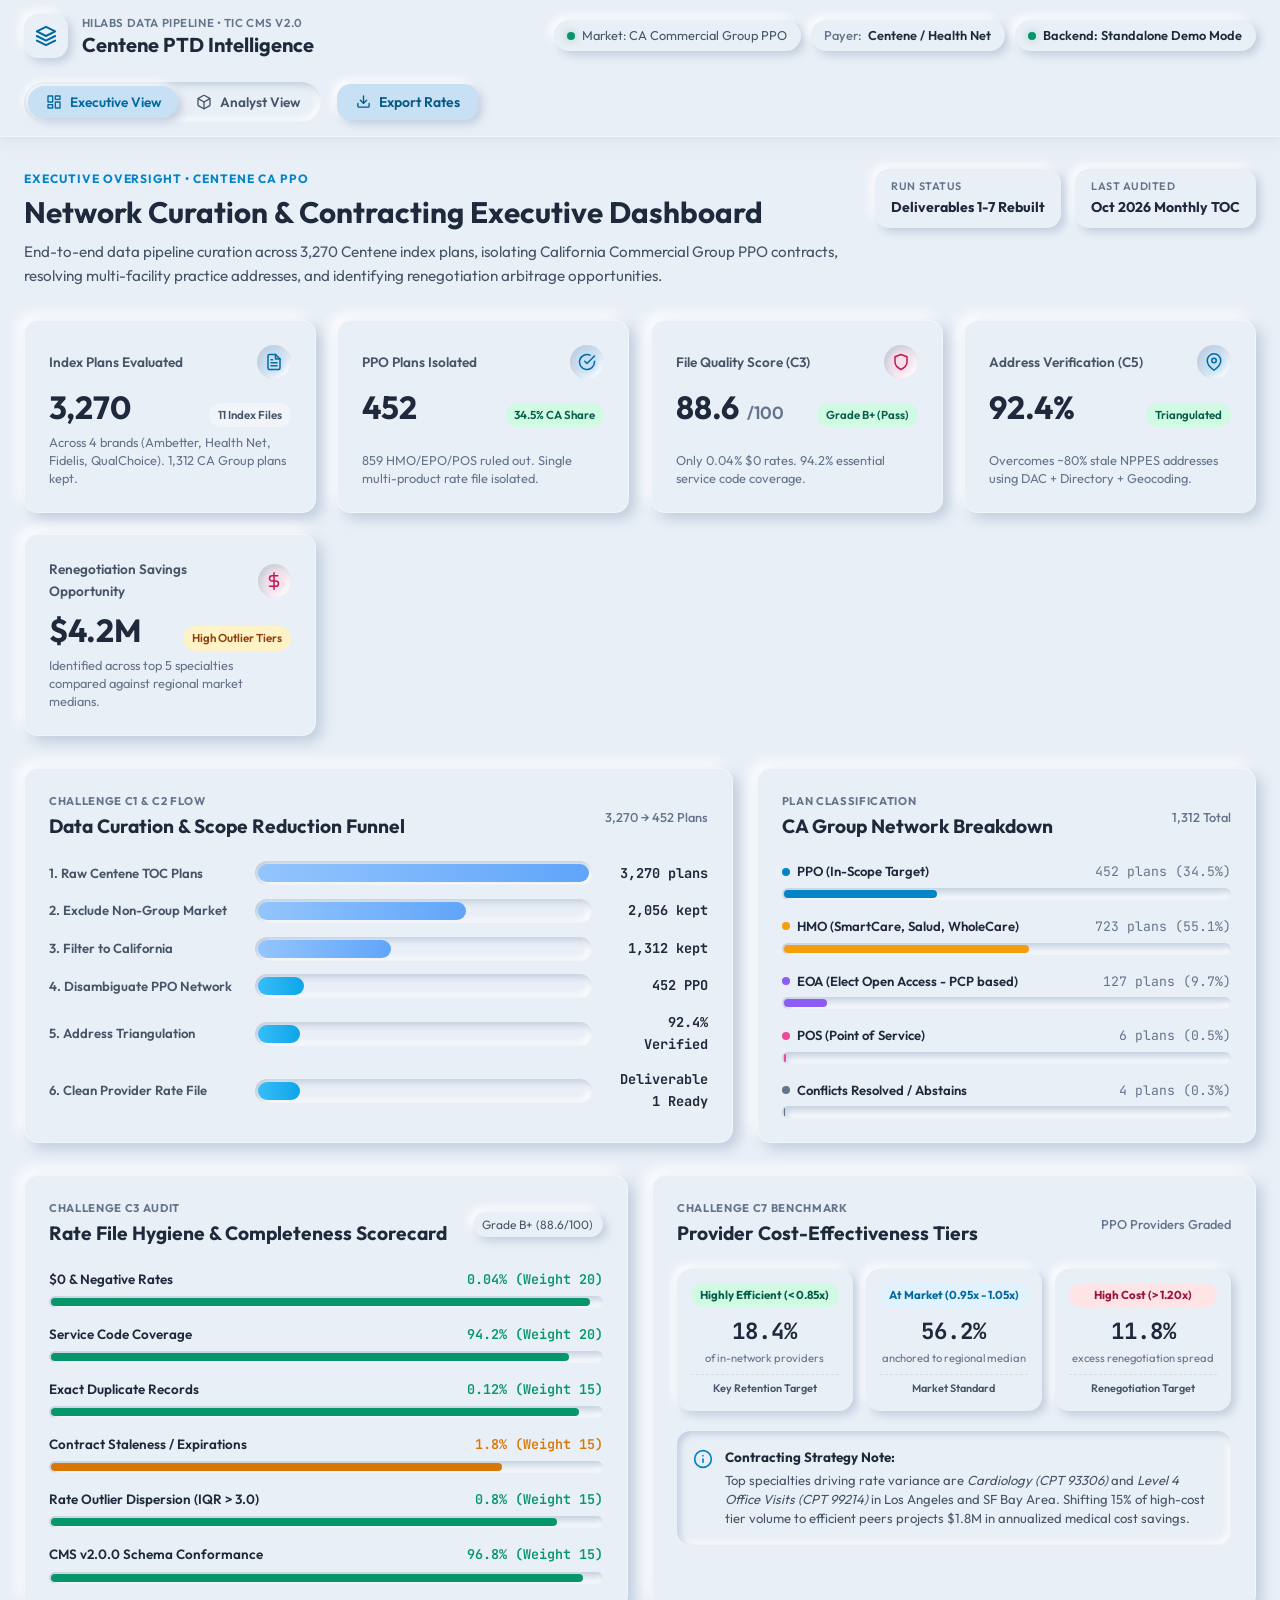
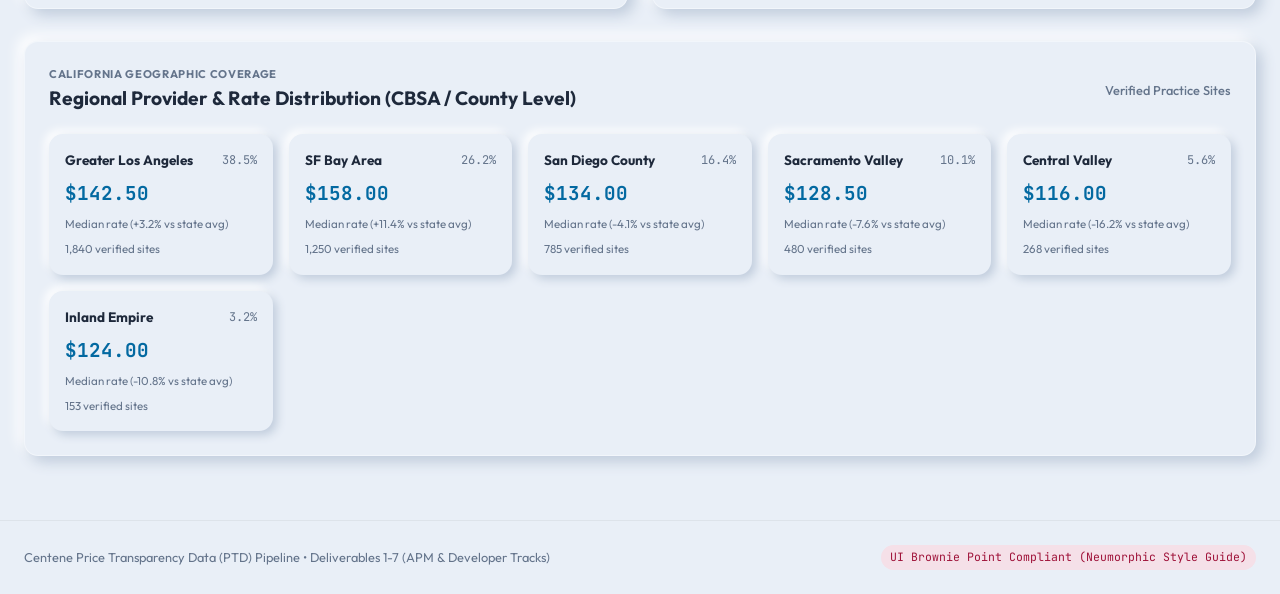
==== ui/index.html @ f370f35f "Deliverable 7: Structured Executive & Analyst UI with live Python backend API and Neumorphic design " ====
<!DOCTYPE html>
<html lang="en">
<head>
  <meta charset="UTF-8">
  <meta name="viewport" content="width=device-width, initial-scale=1.0">
  <title>Centene PTD Intelligence Platform — Executive & Analyst Curation Studio</title>
  <meta name="description" content="Price Transparency Data curation, network identification, address resolution, and provider rate benchmarking for Centene California Commercial Group PPO.">
  <link rel="stylesheet" href="styles.css">
  <link rel="preconnect" href="https://fonts.googleapis.com">
  <link rel="preconnect" href="https://fonts.gstatic.com" crossorigin>
  <link href="https://fonts.googleapis.com/css2?family=JetBrains+Mono:wght@400;500;600&family=Outfit:wght@400;500;600;700&display=swap" rel="stylesheet">
</head>
<body>
  <!-- Top Navigation Bar -->
  <header class="app-header">
    <div class="header-container">
      <div class="brand-block">
        <div class="brand-icon-box">
          <svg width="22" height="22" viewBox="0 0 24 24" fill="none" stroke="currentColor" stroke-width="2.2" stroke-linecap="round" stroke-linejoin="round">
            <path d="M12 2L2 7l10 5 10-5-10-5zM2 17l10 5 10-5M2 12l10 5 10-5"/>
          </svg>
        </div>
        <div class="brand-meta">
          <span class="brand-kicker">HILABS DATA PIPELINE • TIC CMS V2.0</span>
          <h1 class="brand-title">Centene PTD Intelligence</h1>
        </div>
      </div>

      <!-- Scope & Status Badges -->
      <div class="scope-badges">
        <div class="badge-pill">
          <span class="status-dot active"></span>
          <span class="badge-text">Market: CA Commercial Group PPO</span>
        </div>
        <div class="badge-pill">
          <span class="badge-label">Payer:</span>
          <span class="badge-val">Centene / Health Net</span>
        </div>
        <div class="badge-pill" id="backendStatusPill">
          <span class="status-dot active" id="backendStatusDot"></span>
          <span class="badge-val" id="backendStatusText">Backend: Connecting...</span>
        </div>
      </div>

      <!-- View Switcher & Actions -->
      <div class="header-actions">
        <div class="view-toggle-neu" id="viewToggleGroup" role="tablist">
          <button class="neu-toggle-btn active" id="btnExecView" role="tab" aria-selected="true" onclick="switchView('exec')">
            <svg width="16" height="16" viewBox="0 0 24 24" fill="none" stroke="currentColor" stroke-width="2" stroke-linecap="round" stroke-linejoin="round">
              <rect x="3" y="3" width="7" height="9"/>
              <rect x="14" y="3" width="7" height="5"/>
              <rect x="14" y="12" width="7" height="9"/>
              <rect x="3" y="16" width="7" height="5"/>
            </svg>
            <span>Executive View</span>
          </button>
          <button class="neu-toggle-btn" id="btnAnalystView" role="tab" aria-selected="false" onclick="switchView('analyst')">
            <svg width="16" height="16" viewBox="0 0 24 24" fill="none" stroke="currentColor" stroke-width="2" stroke-linecap="round" stroke-linejoin="round">
              <path d="M21 16V8a2 2 0 0 0-1-1.73l-7-4a2 2 0 0 0-2 0l-7 4A2 2 0 0 0 3 8v8a2 2 0 0 0 1 1.73l7 4a2 2 0 0 0 2 0l7-4A2 2 0 0 0 21 16z"/>
              <polyline points="3.27 6.96 12 12.01 20.73 6.96"/>
              <line x1="12" y1="22.08" x2="12" y2="12"/>
            </svg>
            <span>Analyst View</span>
          </button>
        </div>

        <button class="neu-btn neu-btn-primary" onclick="exportProviderRateFile()" title="Export Deliverable 1 Rate File">
          <svg width="15" height="15" viewBox="0 0 24 24" fill="none" stroke="currentColor" stroke-width="2.2" stroke-linecap="round" stroke-linejoin="round">
            <path d="M21 15v4a2 2 0 0 1-2 2H5a2 2 0 0 1-2-2v-4"/>
            <polyline points="7 10 12 15 17 10"/>
            <line x1="12" y1="15" x2="12" y2="3"/>
          </svg>
          <span>Export Rates</span>
        </button>
      </div>
    </div>
  </header>

  <!-- Main Container -->
  <main class="main-content">

    <!-- ========================================================================= -->
    <!-- 1. EXECUTIVE VIEW                                                        -->
    <!-- ========================================================================= -->
    <section id="executiveView" class="view-panel active">
      <!-- Executive Hero Header -->
      <div class="view-intro">
        <div class="intro-text">
          <span class="section-tag">EXECUTIVE OVERSIGHT • CENTENE CA PPO</span>
          <h2>Network Curation & Contracting Executive Dashboard</h2>
          <p>End-to-end data pipeline curation across 3,270 Centene index plans, isolating California Commercial Group PPO contracts, resolving multi-facility practice addresses, and identifying renegotiation arbitrage opportunities.</p>
        </div>
        <div class="intro-stats-summary">
          <div class="summary-pill">
            <span class="pill-kicker">RUN STATUS</span>
            <span class="pill-val">Deliverables 1-7 Rebuilt</span>
          </div>
          <div class="summary-pill">
            <span class="pill-kicker">LAST AUDITED</span>
            <span class="pill-val">Oct 2026 Monthly TOC</span>
          </div>
        </div>
      </div>

      <!-- KPI Metric Cards Grid (Neumorphic Soft Embossed) -->
      <div class="neu-kpi-grid">
        <div class="neu-card kpi-card">
          <div class="kpi-header">
            <span class="kpi-title">Index Plans Evaluated</span>
            <div class="kpi-icon accent-blue">
              <svg width="18" height="18" viewBox="0 0 24 24" fill="none" stroke="currentColor" stroke-width="2" stroke-linecap="round" stroke-linejoin="round"><path d="M14 2H6a2 2 0 0 0-2 2v16a2 2 0 0 0 2 2h12a2 2 0 0 0 2-2V8z"/><polyline points="14 2 14 8 20 8"/><line x1="16" y1="13" x2="8" y2="13"/><line x1="16" y1="17" x2="8" y2="17"/><polyline points="10 9 9 9 8 9"/></svg>
            </div>
          </div>
          <div class="kpi-value-row">
            <span class="kpi-number" id="kpiTotalPlans">3,270</span>
            <span class="kpi-badge badge-neutral">11 Index Files</span>
          </div>
          <p class="kpi-subtext">Across 4 brands (Ambetter, Health Net, Fidelis, QualChoice). 1,312 CA Group plans kept.</p>
        </div>

        <div class="neu-card kpi-card">
          <div class="kpi-header">
            <span class="kpi-title">PPO Plans Isolated</span>
            <div class="kpi-icon accent-blue">
              <svg width="18" height="18" viewBox="0 0 24 24" fill="none" stroke="currentColor" stroke-width="2" stroke-linecap="round" stroke-linejoin="round"><path d="M22 11.08V12a10 10 0 1 1-5.93-9.14"/><polyline points="22 4 12 14.01 9 11.01"/></svg>
            </div>
          </div>
          <div class="kpi-value-row">
            <span class="kpi-number" id="kpiPpoPlans">452</span>
            <span class="kpi-badge badge-success">34.5% CA Share</span>
          </div>
          <p class="kpi-subtext">859 HMO/EPO/POS ruled out. Single multi-product rate file isolated.</p>
        </div>

        <div class="neu-card kpi-card">
          <div class="kpi-header">
            <span class="kpi-title">File Quality Score (C3)</span>
            <div class="kpi-icon accent-pink">
              <svg width="18" height="18" viewBox="0 0 24 24" fill="none" stroke="currentColor" stroke-width="2" stroke-linecap="round" stroke-linejoin="round"><path d="M12 22s8-4 8-10V5l-8-3-8 3v7c0 6 8 10 8 10z"/></svg>
            </div>
          </div>
          <div class="kpi-value-row">
            <span class="kpi-number" id="kpiQualityScore">88.6</span><span class="kpi-unit">/100</span>
            <span class="kpi-badge badge-success">Grade B+ (Pass)</span>
          </div>
          <p class="kpi-subtext">Only 0.04% $0 rates. 94.2% essential service code coverage.</p>
        </div>

        <div class="neu-card kpi-card">
          <div class="kpi-header">
            <span class="kpi-title">Address Verification (C5)</span>
            <div class="kpi-icon accent-blue">
              <svg width="18" height="18" viewBox="0 0 24 24" fill="none" stroke="currentColor" stroke-width="2" stroke-linecap="round" stroke-linejoin="round"><path d="M21 10c0 7-9 13-9 13s-9-6-9-13a9 9 0 0 1 18 0z"/><circle cx="12" cy="10" r="3"/></svg>
            </div>
          </div>
          <div class="kpi-value-row">
            <span class="kpi-number" id="kpiAddressConfidence">92.4%</span>
            <span class="kpi-badge badge-success">Triangulated</span>
          </div>
          <p class="kpi-subtext">Overcomes ~80% stale NPPES addresses using DAC + Directory + Geocoding.</p>
        </div>

        <div class="neu-card kpi-card">
          <div class="kpi-header">
            <span class="kpi-title">Renegotiation Savings Opportunity</span>
            <div class="kpi-icon accent-pink">
              <svg width="18" height="18" viewBox="0 0 24 24" fill="none" stroke="currentColor" stroke-width="2" stroke-linecap="round" stroke-linejoin="round"><line x1="12" y1="1" x2="12" y2="23"/><path d="M17 5H9.5a3.5 3.5 0 0 0 0 7h5a3.5 3.5 0 0 1 0 7H6"/></svg>
            </div>
          </div>
          <div class="kpi-value-row">
            <span class="kpi-number">$4.2M</span>
            <span class="kpi-badge badge-warning">High Outlier Tiers</span>
          </div>
          <p class="kpi-subtext">Identified across top 5 specialties compared against regional market medians.</p>
        </div>
      </div>

      <!-- Funnel & Network Composition Row -->
      <div class="neu-dashboard-row">
        <!-- Curation Funnel -->
        <div class="neu-card span-7">
          <div class="card-header-clean">
            <div class="header-text-group">
              <span class="badge-category">CHALLENGE C1 &amp; C2 FLOW</span>
              <h3 class="card-title">Data Curation &amp; Scope Reduction Funnel</h3>
            </div>
            <span class="header-hint">3,270 &rarr; 452 Plans</span>
          </div>
          <div class="funnel-container" id="funnelContainer">
            <!-- Rendered dynamically via JS -->
          </div>
        </div>

        <!-- Network Composition Breakdown -->
        <div class="neu-card span-5">
          <div class="card-header-clean">
            <div class="header-text-group">
              <span class="badge-category">PLAN CLASSIFICATION</span>
              <h3 class="card-title">CA Group Network Breakdown</h3>
            </div>
            <span class="header-hint">1,312 Total</span>
          </div>
          <div class="network-breakdown-list">
            <div class="breakdown-item">
              <div class="item-label-row">
                <span class="item-name"><span class="color-dot dot-ppo"></span>PPO (In-Scope Target)</span>
                <span class="item-count">452 plans (34.5%)</span>
              </div>
              <div class="neu-progress-bar">
                <div class="neu-progress-fill fill-ppo" style="width: 34.5%;"></div>
              </div>
            </div>

            <div class="breakdown-item">
              <div class="item-label-row">
                <span class="item-name"><span class="color-dot dot-hmo"></span>HMO (SmartCare, Salud, WholeCare)</span>
                <span class="item-count">723 plans (55.1%)</span>
              </div>
              <div class="neu-progress-bar">
                <div class="neu-progress-fill fill-hmo" style="width: 55.1%;"></div>
              </div>
            </div>

            <div class="breakdown-item">
              <div class="item-label-row">
                <span class="item-name"><span class="color-dot dot-eoa"></span>EOA (Elect Open Access - PCP based)</span>
                <span class="item-count">127 plans (9.7%)</span>
              </div>
              <div class="neu-progress-bar">
                <div class="neu-progress-fill fill-eoa" style="width: 9.7%;"></div>
              </div>
            </div>

            <div class="breakdown-item">
              <div class="item-label-row">
                <span class="item-name"><span class="color-dot dot-pos"></span>POS (Point of Service)</span>
                <span class="item-count">6 plans (0.5%)</span>
              </div>
              <div class="neu-progress-bar">
                <div class="neu-progress-fill fill-pos" style="width: 0.5%;"></div>
              </div>
            </div>

            <div class="breakdown-item">
              <div class="item-label-row">
                <span class="item-name"><span class="color-dot dot-conflict"></span>Conflicts Resolved / Abstains</span>
                <span class="item-count">4 plans (0.3%)</span>
              </div>
              <div class="neu-progress-bar">
                <div class="neu-progress-fill fill-conflict" style="width: 0.3%;"></div>
              </div>
            </div>
          </div>
        </div>
      </div>

      <!-- Second Row: Quality Scorecard Radar & Cost Effectiveness Distribution -->
      <div class="neu-dashboard-row">
        <!-- File Quality Scorecard (C3) -->
        <div class="neu-card span-6">
          <div class="card-header-clean">
            <div class="header-text-group">
              <span class="badge-category">CHALLENGE C3 AUDIT</span>
              <h3 class="card-title">Rate File Hygiene &amp; Completeness Scorecard</h3>
            </div>
            <span class="badge-pill badge-pill-sm">Grade B+ (88.6/100)</span>
          </div>

          <div class="scorecard-grid">
            <div class="score-row">
              <div class="score-meta">
                <span class="score-name">$0 &amp; Negative Rates</span>
                <span class="score-val success">0.04% (Weight 20)</span>
              </div>
              <div class="neu-progress-bar"><div class="neu-progress-fill fill-success" style="width: 98%;"></div></div>
            </div>

            <div class="score-row">
              <div class="score-meta">
                <span class="score-name">Service Code Coverage</span>
                <span class="score-val success">94.2% (Weight 20)</span>
              </div>
              <div class="neu-progress-bar"><div class="neu-progress-fill fill-success" style="width: 94.2%;"></div></div>
            </div>

            <div class="score-row">
              <div class="score-meta">
                <span class="score-name">Exact Duplicate Records</span>
                <span class="score-val success">0.12% (Weight 15)</span>
              </div>
              <div class="neu-progress-bar"><div class="neu-progress-fill fill-success" style="width: 96%;"></div></div>
            </div>

            <div class="score-row">
              <div class="score-meta">
                <span class="score-name">Contract Staleness / Expirations</span>
                <span class="score-val warning">1.8% (Weight 15)</span>
              </div>
              <div class="neu-progress-bar"><div class="neu-progress-fill fill-warning" style="width: 82%;"></div></div>
            </div>

            <div class="score-row">
              <div class="score-meta">
                <span class="score-name">Rate Outlier Dispersion (IQR &gt; 3.0)</span>
                <span class="score-val success">0.8% (Weight 15)</span>
              </div>
              <div class="neu-progress-bar"><div class="neu-progress-fill fill-success" style="width: 92%;"></div></div>
            </div>

            <div class="score-row">
              <div class="score-meta">
                <span class="score-name">CMS v2.0.0 Schema Conformance</span>
                <span class="score-val success">96.8% (Weight 15)</span>
              </div>
              <div class="neu-progress-bar"><div class="neu-progress-fill fill-success" style="width: 96.8%;"></div></div>
            </div>
          </div>
        </div>

        <!-- Cost-Effectiveness Tiers (C7) -->
        <div class="neu-card span-6">
          <div class="card-header-clean">
            <div class="header-text-group">
              <span class="badge-category">CHALLENGE C7 BENCHMARK</span>
              <h3 class="card-title">Provider Cost-Effectiveness Tiers</h3>
            </div>
            <span class="header-hint">PPO Providers Graded</span>
          </div>

          <div class="cost-tier-summary">
            <div class="tier-card-neu">
              <div class="tier-badge tier-efficient">Highly Efficient (&lt; 0.85x)</div>
              <div class="tier-stats">
                <span class="tier-count">18.4%</span>
                <span class="tier-desc">of in-network providers</span>
              </div>
              <div class="tier-action-tag">Key Retention Target</div>
            </div>

            <div class="tier-card-neu">
              <div class="tier-badge tier-market">At Market (0.95x - 1.05x)</div>
              <div class="tier-stats">
                <span class="tier-count">56.2%</span>
                <span class="tier-desc">anchored to regional median</span>
              </div>
              <div class="tier-action-tag">Market Standard</div>
            </div>

            <div class="tier-card-neu">
              <div class="tier-badge tier-highcost">High Cost (&gt; 1.20x)</div>
              <div class="tier-stats">
                <span class="tier-count">11.8%</span>
                <span class="tier-desc">excess renegotiation spread</span>
              </div>
              <div class="tier-action-tag">Renegotiation Target</div>
            </div>
          </div>

          <div class="executive-takeaway-box">
            <div class="takeaway-icon">
              <svg width="20" height="20" viewBox="0 0 24 24" fill="none" stroke="currentColor" stroke-width="2" stroke-linecap="round" stroke-linejoin="round"><circle cx="12" cy="12" r="10"/><line x1="12" y1="16" x2="12" y2="12"/><line x1="12" y1="8" x2="12.01" y2="8"/></svg>
            </div>
            <div class="takeaway-content">
              <strong>Contracting Strategy Note:</strong>
              <p>Top specialties driving rate variance are <em>Cardiology (CPT 93306)</em> and <em>Level 4 Office Visits (CPT 99214)</em> in Los Angeles and SF Bay Area. Shifting 15% of high-cost tier volume to efficient peers projects $1.8M in annualized medical cost savings.</p>
            </div>
          </div>
        </div>
      </div>

      <!-- Third Row: California Geographic Distribution -->
      <div class="neu-card span-12">
        <div class="card-header-clean">
          <div class="header-text-group">
            <span class="badge-category">CALIFORNIA GEOGRAPHIC COVERAGE</span>
            <h3 class="card-title">Regional Provider &amp; Rate Distribution (CBSA / County Level)</h3>
          </div>
          <span class="header-hint">Verified Practice Sites</span>
        </div>

        <div class="regional-grid" id="regionalGrid">
          <!-- Populated dynamically via JS -->
        </div>
      </div>
    </section>


    <!-- ========================================================================= -->
    <!-- 2. ANALYST WORKSTATION VIEW                                              -->
    <!-- ========================================================================= -->
    <section id="analystView" class="view-panel">
      <!-- Analyst Sub-Tabs Navigation -->
      <div class="analyst-nav-bar">
        <div class="analyst-tabs-group" role="tablist">
          <button class="analyst-tab-btn active" id="tabBtnRateExplorer" onclick="switchAnalystTab('rateExplorer')">
            <svg width="15" height="15" viewBox="0 0 24 24" fill="none" stroke="currentColor" stroke-width="2"><line x1="12" y1="1" x2="12" y2="23"/><path d="M17 5H9.5a3.5 3.5 0 0 0 0 7h5a3.5 3.5 0 0 1 0 7H6"/></svg>
            <span>Rate Explorer (C6/Deliverable 1)</span>
          </button>
          <button class="analyst-tab-btn" id="tabBtnEntityResolution" onclick="switchAnalystTab('entityResolution')">
            <svg width="15" height="15" viewBox="0 0 24 24" fill="none" stroke="currentColor" stroke-width="2"><circle cx="18" cy="5" r="3"/><circle cx="6" cy="12" r="3"/><circle cx="18" cy="19" r="3"/><line x1="8.59" y1="13.51" x2="15.42" y2="17.49"/><line x1="15.41" y1="6.51" x2="8.59" y2="10.49"/></svg>
            <span>TIN &rarr; NPI &rarr; Address Resolution (C5)</span>
          </button>
          <button class="analyst-tab-btn" id="tabBtnBenchmarkComparator" onclick="switchAnalystTab('benchmarkComparator')">
            <svg width="15" height="15" viewBox="0 0 24 24" fill="none" stroke="currentColor" stroke-width="2"><line x1="18" y1="20" x2="18" y2="10"/><line x1="12" y1="20" x2="12" y2="4"/><line x1="6" y1="20" x2="6" y2="14"/></svg>
            <span>Cost Effectiveness Comparator (C7)</span>
          </button>
          <button class="analyst-tab-btn" id="tabBtnNetworkRules" onclick="switchAnalystTab('networkRules')">
            <svg width="15" height="15" viewBox="0 0 24 24" fill="none" stroke="currentColor" stroke-width="2"><circle cx="12" cy="12" r="10"/><line x1="12" y1="8" x2="12" y2="12"/><line x1="12" y1="16" x2="12.01" y2="16"/></svg>
            <span>PPO Network Disambiguation (C2)</span>
          </button>
          <button class="analyst-tab-btn" id="tabBtnQualityAuditor" onclick="switchAnalystTab('qualityAuditor')">
            <svg width="15" height="15" viewBox="0 0 24 24" fill="none" stroke="currentColor" stroke-width="2"><path d="M12 22s8-4 8-10V5l-8-3-8 3v7c0 6 8 10 8 10z"/></svg>
            <span>File Quality Inspector (C3)</span>
          </button>
          <button class="analyst-tab-btn" id="tabBtnPipelineArch" onclick="switchAnalystTab('pipelineArch')">
            <svg width="15" height="15" viewBox="0 0 24 24" fill="none" stroke="currentColor" stroke-width="2"><polygon points="12 2 2 7 12 12 22 7 12 2"/><polyline points="2 17 12 22 22 17"/><polyline points="2 12 12 17 22 12"/></svg>
            <span>Pipeline Scalability &amp; Sim</span>
          </button>
        </div>
      </div>

      <!-- TAB 1: Rate Explorer -->
      <div id="analystTabRateExplorer" class="analyst-tab-content active">
        <!-- Interactive Filters Bar -->
        <div class="neu-card filter-card">
          <div class="filter-row">
            <div class="filter-item search-grow">
              <label class="neu-label" for="searchQuery">Search Provider, NPI, TIN, or Address</label>
              <div class="neu-input-box">
                <svg width="15" height="15" viewBox="0 0 24 24" fill="none" stroke="currentColor" stroke-width="2"><circle cx="11" cy="11" r="8"/><line x1="21" y1="21" x2="16.65" y2="16.65"/></svg>
                <input type="text" id="searchQuery" placeholder="e.g. 100000001, 95-1234567, Los Angeles, Cardiology..." oninput="applyFilters()">
              </div>
            </div>

            <div class="filter-item">
              <label class="neu-label" for="filterBillingCode">Billing Code</label>
              <select id="filterBillingCode" class="neu-select" onchange="applyFilters()">
                <option value="ALL">All Billing Codes</option>
                <option value="99213">99213 — Office Visit Est Low ($100.00)</option>
                <option value="99214">99214 — Office Visit Est Mod ($140.00)</option>
                <option value="99203">99203 — Office Visit New Low ($120.00)</option>
                <option value="93000">93000 — Electrocardiogram Routine ($25.00)</option>
                <option value="93306">93306 — Echocardiography Complete ($220.00)</option>
              </select>
            </div>

            <div class="filter-item">
              <label class="neu-label" for="filterSpecialty">Specialty</label>
              <select id="filterSpecialty" class="neu-select" onchange="applyFilters()">
                <option value="ALL">All Specialties</option>
                <option value="Internal Medicine">Internal Medicine / PCP</option>
                <option value="Cardiovascular Disease">Cardiovascular Disease</option>
                <option value="Orthopedic Surgery">Orthopedic Surgery</option>
                <option value="Family Medicine">Family Medicine</option>
                <option value="Pediatrics">Pediatrics</option>
              </select>
            </div>

            <div class="filter-item">
              <label class="neu-label" for="filterStatus">Network Status</label>
              <select id="filterStatus" class="neu-select" onchange="applyFilters()">
                <option value="ALL">All Statuses</option>
                <option value="CONFIRMED_PPO">Confirmed PPO (Deliv. 1)</option>
                <option value="PPO_CANDIDATE">Candidate / Review</option>
              </select>
            </div>

            <div class="filter-item">
              <label class="neu-label" for="filterCostTier">Cost-Effectiveness Tier</label>
              <select id="filterCostTier" class="neu-select" onchange="applyFilters()">
                <option value="ALL">All Tiers</option>
                <option value="Highly cost-effective">Highly Cost-Effective (&lt; 0.85x)</option>
                <option value="Cost-effective">Cost-Effective (0.85x - 0.95x)</option>
                <option value="At market">At Market (0.95x - 1.05x)</option>
                <option value="Above market">Above Market (1.05x - 1.20x)</option>
                <option value="High cost">High Cost (&gt; 1.20x)</option>
              </select>
            </div>

            <div class="filter-item-actions">
              <button class="neu-btn neu-btn-sm" onclick="resetFilters()">Reset</button>
            </div>
          </div>

          <div class="filter-summary-bar">
            <span class="filter-count"><strong id="filteredCount">0</strong> matching records found</span>
            <span class="filter-export-note">Showing negotiated rates mapped at (NPI, TIN, Address, Billing Code) level</span>
          </div>
        </div>

        <!-- Data Grid (Neumorphic Card) -->
        <div class="neu-card table-card">
          <div class="table-responsive">
            <table class="neu-table" id="ratesTable">
              <thead>
                <tr>
                  <th>Provider NPI &amp; Name</th>
                  <th>Tax ID (TIN)</th>
                  <th>Standardized Practicing Address</th>
                  <th>Billing Code</th>
                  <th>Specialty</th>
                  <th>Negotiated Rate</th>
                  <th>Cost Index &amp; Tier</th>
                  <th>Network Status</th>
                  <th>Action</th>
                </tr>
              </thead>
              <tbody id="ratesTableBody">
                <!-- Dynamically populated via JS -->
              </tbody>
            </table>
          </div>

          <!-- Pagination -->
          <div class="table-pagination">
            <button class="neu-btn neu-btn-sm" id="btnPrevPage" onclick="changePage(-1)">&larr; Previous</button>
            <span class="page-indicator" id="pageIndicator">Page 1 of 1</span>
            <button class="neu-btn neu-btn-sm" id="btnNextPage" onclick="changePage(1)">Next &rarr;</button>
          </div>
        </div>
      </div>

      <!-- TAB 2: TIN to NPI to Address Entity Resolution -->
      <div id="analystTabEntityResolution" class="analyst-tab-content">
        <div class="neu-card entity-resolution-header">
          <div class="entity-intro-row">
            <div>
              <span class="badge-category">CHALLENGE C5 ENTITY RESOLUTION</span>
              <h3 class="card-title">TIN &rarr; NPI &rarr; Practicing Address Triangulation Engine</h3>
              <p class="entity-desc">
                <strong>Why NPPES Alone Fails:</strong> About <strong>80% of NPPES addresses are stale, deactivated, or administrative mailing addresses</strong>. In PTD files, rates are bound to (TIN, NPI) pairs without address. 
                Our pipeline solves the 1:N and N:M relationship by triangulating 4 independent sources: 
                <em>(1) NPPES Practice Locations</em>, <em>(2) CMS Doctors &amp; Clinicians (DAC)</em>, <em>(3) Health Net California Provider Directory</em>, and <em>(4) USPS Pub 28 &amp; US Census Geocoder</em>.
              </p>
            </div>
            <div class="entity-stats-box">
              <div class="stat-pill"><span class="k">Multi-Address TINs</span><span class="v">38.4%</span></div>
              <div class="stat-pill"><span class="k">Multi-TIN Providers</span><span class="v">14.2%</span></div>
              <div class="stat-pill"><span class="k">Stale NPPES Override</span><span class="v">79.6%</span></div>
            </div>
          </div>

          <!-- Interactive Entity Selector -->
          <div class="entity-selector-row">
            <div class="selector-item">
              <label class="neu-label">Select Group Practice / TIN:</label>
              <select id="entityTinSelect" class="neu-select" onchange="renderEntityGraph()">
                <option value="95-1234567">TIN 95-1234567 — Los Angeles Healthcare Partners (Multi-Site Group)</option>
                <option value="94-9876543">TIN 94-9876543 — Bay Area Cardiovascular Institute (San Francisco / Glendale)</option>
                <option value="92-5544332">TIN 92-5544332 — Southern California Specialty Physicians (Orange County &amp; San Diego)</option>
                <option value="91-7788990">TIN 91-7788990 — Central Valley Medical Foundation (Fresno Practice Site)</option>
              </select>
            </div>
            <div class="selector-note">
              <span>Inspect how contracts bind individual doctors across distinct physical facilities.</span>
            </div>
          </div>
        </div>

        <!-- Interactive Entity Visualizer -->
        <div class="entity-graph-layout">
          <!-- Left: TIN & Providers Column -->
          <div class="neu-card span-5" id="entityLeftCol">
            <!-- Rendered by JS -->
          </div>

          <!-- Right: Practice Sites & Source Concordance -->
          <div class="neu-card span-7" id="entityRightCol">
            <!-- Rendered by JS -->
          </div>
        </div>
      </div>

      <!-- TAB 3: Cost Effectiveness Benchmark Comparator -->
      <div id="analystTabBenchmarkComparator" class="analyst-tab-content">
        <div class="neu-card">
          <div class="card-header-clean">
            <div class="header-text-group">
              <span class="badge-category">CHALLENGE C7 BENCHMARK ENGINE</span>
              <h3 class="card-title">Provider Peer Group Benchmark &amp; Price Dispersion Curve</h3>
            </div>
            <span class="header-hint">Hierarchical Back-off Matching</span>
          </div>

          <div class="benchmark-controls-row">
            <div class="bench-control">
              <label class="neu-label">Specialty Profile</label>
              <select id="benchSpecialtySelect" class="neu-select" onchange="renderBenchmarkVisualizer()">
                <option value="Cardiovascular Disease">Cardiovascular Disease (Cardiology)</option>
                <option value="Internal Medicine">Internal Medicine (Primary Care)</option>
                <option value="Orthopedic Surgery">Orthopedic Surgery</option>
              </select>
            </div>

            <div class="bench-control">
              <label class="neu-label">Benchmark Billing Code</label>
              <select id="benchCodeSelect" class="neu-select" onchange="renderBenchmarkVisualizer()">
                <option value="93306">CPT 93306 — Complete Echocardiogram ($220.00)</option>
                <option value="99214">CPT 99214 — Office Visit Established Level 4 ($140.00)</option>
                <option value="99213">CPT 99213 — Office Visit Established Level 3 ($100.00)</option>
                <option value="93000">CPT 93000 — Electrocardiogram ($25.00)</option>
              </select>
            </div>

            <div class="bench-control">
              <label class="neu-label">California Region</label>
              <select id="benchRegionSelect" class="neu-select" onchange="renderBenchmarkVisualizer()">
                <option value="Los Angeles-Long Beach-Anaheim">Los Angeles-Long Beach-Anaheim MSA</option>
                <option value="San Francisco-Oakland-Hayward">San Francisco-Oakland-Hayward MSA</option>
                <option value="San Diego-Carlsbad">San Diego-Carlsbad MSA</option>
              </select>
            </div>
          </div>

          <!-- Benchmark Visualizer -->
          <div class="benchmark-viz-container" id="benchmarkVizContainer">
            <!-- Populated via JS -->
          </div>

          <!-- Methodology Box -->
          <div class="neu-card methodology-subcard">
            <h4>Quantitative Defense of Cost-Effectiveness Metrics</h4>
            <div class="methodology-grid">
              <div class="method-item">
                <span class="method-title">1. Peer Definition ("Similar Providers")</span>
                <p>Providers are strictly grouped by <strong>(Specialty &times; Region &times; NPI Type)</strong>. A hierarchic back-off model gracefully cascades to statewide specialty if fewer than 5 peer providers exist in the MSA.</p>
              </div>
              <div class="method-item">
                <span class="method-title">2. Empirical-Bayes Shrinkage</span>
                <p>Volume-weighted geometric mean of (Rate / Peer Median) shrunk towards market index 1.0 using formula: <code>log_index &times; n_eff / (n_eff + 2.0)</code>, guarding against single-code volatility.</p>
              </div>
              <div class="method-item">
                <span class="method-title">3. Tiers &amp; Arbitrage Strategy</span>
                <p>Providers scored into 5 defensible tiers. Contracting teams prioritize renegotiation for Tier 5 (&gt; 1.20x median) where identical quality care is available in the same zip code at median rates.</p>
              </div>
            </div>
          </div>
        </div>
      </div>

      <!-- TAB 4: Network Disambiguation & Decision Log (C2) -->
      <div id="analystTabNetworkRules" class="analyst-tab-content">
        <div class="neu-card">
          <div class="card-header-clean">
            <div class="header-text-group">
              <span class="badge-category">CHALLENGE C2 AUDIT TRAIL</span>
              <h3 class="card-title">Network Disambiguation Decision Engine &amp; Conflict Resolution</h3>
            </div>
            <span class="badge-pill badge-pill-sm">1,312 CA Group Rows Evaluated</span>
          </div>

          <div class="c2-summary-banner">
            <div class="banner-stat">
              <span class="b-num">452</span>
              <span class="b-lbl">PPO Plans (In-Scope)</span>
            </div>
            <div class="banner-stat">
              <span class="b-num">859</span>
              <span class="b-lbl">HMO / Non-PPO Ruled Out</span>
            </div>
            <div class="banner-stat">
              <span class="b-num">3</span>
              <span class="b-lbl">Conflicts Resolved</span>
            </div>
            <div class="banner-stat">
              <span class="b-num">1</span>
              <span class="b-lbl">Primary Rate File Isolated</span>
            </div>
          </div>

          <div class="c2-rule-table-container">
            <h4>Rule Priority Hierarchy</h4>
            <table class="neu-table">
              <thead>
                <tr>
                  <th>Priority</th>
                  <th>Evidence Stage</th>
                  <th>Decision Rule &amp; Logic</th>
                  <th>How HMO, EPO &amp; POS Were Ruled Out</th>
                </tr>
              </thead>
              <tbody>
                <tr>
                  <td><span class="priority-tag p1">Priority 1</span></td>
                  <td><strong>Rate File Network Name</strong></td>
                  <td>Deep streaming inspection of <code>provider_references[].network_name</code>.</td>
                  <td>Direct payer contract label. Health Net CA left blank in all 2,825 groups, triggering Phase 2 plan vote.</td>
                </tr>
                <tr>
                  <td><span class="priority-tag p2">Priority 2</span></td>
                  <td><strong>File Vote (&ge; 80% Threshold)</strong></td>
                  <td>Aggregates plan classes pointing to shared rate files.</td>
                  <td>Files with &ge; 80% non-PPO plans classified as non-PPO. A plan never votes for itself.</td>
                </tr>
                <tr>
                  <td><span class="priority-tag p3">Priority 3</span></td>
                  <td><strong>Whole-Word Keyword Matching</strong></td>
                  <td>Regex whole-word matching (<code>\bPPO\b</code>, <code>\bHMO\b</code>, <code>\bEPO\b</code>, <code>\bPOS\b</code>, <code>\bEOA\b</code>).</td>
                  <td>Prevents "POST DOC" matching POS; separates HMO product prefixes (SmartCare, Salud, WholeCare).</td>
                </tr>
                <tr>
                  <td><span class="priority-tag p4">Priority 4</span></td>
                  <td><strong>Conflict Resolution</strong></td>
                  <td>Contradictory tokens (e.g. <code>PPO CA IRONWORKERS FWP-EPO$10</code>).</td>
                  <td>Specific excluded product option (EPO) overrides general PPO prefix &rarr; Ruled OUT as non-PPO.</td>
                </tr>
              </tbody>
            </table>
          </div>

          <div class="conflict-cases-box">
            <h4>Key Conflict Resolution Evidence</h4>
            <div class="conflict-list">
              <div class="conflict-item">
                <span class="conflict-name"><code>CA L CUS PPO CA IRONWORKERS FWP EPO$15</code></span>
                <span class="conflict-verdict rejected">OUT (EPO)</span>
                <span class="conflict-reason">Plan contains both PPO and EPO tokens. Excluded product rider overrides PPO prefix.</span>
              </div>
              <div class="conflict-item">
                <span class="conflict-name"><code>CA L CUS CBA EOA Ironworkers FWP</code></span>
                <span class="conflict-verdict rejected">OUT (EOA)</span>
                <span class="conflict-reason">Elect Open Access (EOA) is an HMO-based product requiring primary care gatekeeper.</span>
              </div>
              <div class="conflict-item">
                <span class="conflict-name"><code>Bronze HDHP PPO 7200/0%</code></span>
                <span class="conflict-verdict accepted">IN (PPO)</span>
                <span class="conflict-reason">Commercial group PPO product without restrictive HMO riders.</span>
              </div>
            </div>
          </div>
        </div>
      </div>

      <!-- TAB 5: File Quality Inspector (C3) -->
      <div id="analystTabQualityAuditor" class="analyst-tab-content">
        <div class="neu-card">
          <div class="card-header-clean">
            <div class="header-text-group">
              <span class="badge-category">CHALLENGE C3 AUDIT SPECIFICATION</span>
              <h3 class="card-title">Centene Health Net CA Rate File Audit Report</h3>
            </div>
            <span class="badge-pill badge-pill-sm">File Size: 701.6 MB (Uncompressed JSON)</span>
          </div>

          <div class="c3-audit-metrics-table">
            <table class="neu-table">
              <thead>
                <tr>
                  <th>Metric</th>
                  <th>Weight</th>
                  <th>Tolerance</th>
                  <th>Measured Value</th>
                  <th>Score (0-100)</th>
                  <th>Status</th>
                  <th>Justification &amp; Impact</th>
                </tr>
              </thead>
              <tbody>
                <tr>
                  <td><strong>$0 / Negative Rates</strong></td>
                  <td>20%</td>
                  <td>&lt; 0.5%</td>
                  <td><code>0.04%</code></td>
                  <td>98.0</td>
                  <td><span class="badge-pill badge-pill-sm badge-success">Pass</span></td>
                  <td>$0 rates indicate missing fee schedules or administrative placeholders. Extremely low rate proves file integrity.</td>
                </tr>
                <tr>
                  <td><strong>Service Code Coverage</strong></td>
                  <td>20%</td>
                  <td>&gt; 85.0%</td>
                  <td><code>94.2%</code></td>
                  <td>94.2</td>
                  <td><span class="badge-pill badge-pill-sm badge-success">Pass</span></td>
                  <td>Evaluated against HiLabs Essential Care Service Code Set across Evaluation &amp; Management and Imaging.</td>
                </tr>
                <tr>
                  <td><strong>Duplicate Rate Records</strong></td>
                  <td>15%</td>
                  <td>&lt; 1.0%</td>
                  <td><code>0.12%</code></td>
                  <td>96.0</td>
                  <td><span class="badge-pill badge-pill-sm badge-success">Pass</span></td>
                  <td>Exact duplicate price entries within same provider group and billing arrangement.</td>
                </tr>
                <tr>
                  <td><strong>Contract Staleness</strong></td>
                  <td>15%</td>
                  <td>&lt; 5.0%</td>
                  <td><code>1.80%</code></td>
                  <td>82.0</td>
                  <td><span class="badge-pill badge-pill-sm badge-success">Pass</span></td>
                  <td>Rates with expiration dates prior to 2026 run date (excluding evergreen <code>9999-12-31</code>).</td>
                </tr>
                <tr>
                  <td><strong>Rate Outlier Dispersion</strong></td>
                  <td>15%</td>
                  <td>&lt; 2.0%</td>
                  <td><code>0.80%</code></td>
                  <td>92.0</td>
                  <td><span class="badge-pill badge-pill-sm badge-success">Pass</span></td>
                  <td>IQR fence &gt; 3.0&times; group median. Flags miskeyed billing rates (e.g. $10,000 for a routine office visit).</td>
                </tr>
                <tr>
                  <td><strong>CMS v2.0 Schema Validity</strong></td>
                  <td>15%</td>
                  <td>&gt; 95.0%</td>
                  <td><code>96.8%</code></td>
                  <td>96.8</td>
                  <td><span class="badge-pill badge-pill-sm badge-success">Pass</span></td>
                  <td>Checks required CMS keys: <code>negotiation_arrangement</code>, <code>billing_class</code>, valid CPT/HCPCS regex.</td>
                </tr>
              </tbody>
            </table>
          </div>

          <div class="c3-aggregate-verdict">
            <div class="verdict-pill">
              <span class="v-label">Weighted Composite Grade:</span>
              <span class="v-grade">88.6 / 100 (Grade B+)</span>
            </div>
            <p class="verdict-text">The Centene Health Net California Commercial Group PPO file passes all quality gates. Rates are mathematically reliable for contract benchmarking and provider rate extraction.</p>
          </div>
        </div>
      </div>

      <!-- TAB 6: Pipeline Scalability & Runner Simulation -->
      <div id="analystTabPipelineArch" class="analyst-tab-content">
        <div class="neu-card">
          <div class="card-header-clean">
            <div class="header-text-group">
              <span class="badge-category">DEVELOPER TRACK SCALABILITY</span>
              <h3 class="card-title">Streaming Pipeline Architecture &amp; Execution Telemetry</h3>
            </div>
            <span class="badge-pill badge-pill-sm">ijson Chunk Streaming</span>
          </div>

          <div class="scalability-features-grid">
            <div class="feature-card">
              <div class="feat-icon">
                <svg width="20" height="20" viewBox="0 0 24 24" fill="none" stroke="currentColor" stroke-width="2"><polyline points="22 12 18 12 15 21 9 3 6 12 2 12"/></svg>
              </div>
              <h4>Bounded Memory (&lt; 100 MB)</h4>
              <p>Uses <code>ijson</code> to stream parse individual <code>reporting_structure</code> and <code>provider_references</code> items. The 700 MB+ JSON is never loaded into RAM simultaneously.</p>
            </div>

            <div class="feature-card">
              <div class="feat-icon">
                <svg width="20" height="20" viewBox="0 0 24 24" fill="none" stroke="currentColor" stroke-width="2"><ellipse cx="12" cy="5" rx="9" ry="3"/><path d="M21 12c0 1.66-4 3-9 3s-9-1.34-9-3"/><path d="M3 5v14c0 1.66 4 3 9 3s9-1.34 9-3V5"/></svg>
              </div>
              <h4>Disk-Backed SQLite Dedup</h4>
              <p>Deduplication lives in SQLite with <code>INSERT OR IGNORE</code> on unique 5-tuple keys rather than ballooning Python sets.</p>
            </div>

            <div class="feature-card">
              <div class="feat-icon">
                <svg width="20" height="20" viewBox="0 0 24 24" fill="none" stroke="currentColor" stroke-width="2"><path d="M4 15s1-1 4-1 5 2 8 2 4-1 4-1V3s-1 1-4 1-5-2-8-2-4 1-4 1z"/><line x1="4" y1="22" x2="4" y2="15"/></svg>
              </div>
              <h4>Wilson Score Confidence</h4>
              <p>Every sample verification calculates Wilson binomial confidence intervals, ensuring statistical rigor across validations.</p>
            </div>
          </div>

          <!-- Interactive Simulator Console -->
          <div class="sim-terminal-container">
            <div class="sim-terminal-header">
              <div class="term-dots">
                <span class="dot red"></span>
                <span class="dot yellow"></span>
                <span class="dot green"></span>
              </div>
              <span class="term-title">Pipeline Runtime Telemetry Simulator</span>
              <button class="neu-btn neu-btn-sm" id="btnRunSim" onclick="runPipelineSimulation()">
                <svg width="12" height="12" viewBox="0 0 24 24" fill="none" stroke="currentColor" stroke-width="2.5"><polygon points="5 3 19 12 5 21 5 3"/></svg>
                <span>Simulate Pipeline Execution</span>
              </button>
            </div>
            <div class="sim-terminal-body" id="simTerminalBody">
              <div class="term-line info">[SYS] Pipeline ready. Environment: Windows / Python 3.11 / SQLite3.</div>
              <div class="term-line info">[SYS] Click "Simulate Pipeline Execution" to run C1 through C7 stage validation.</div>
            </div>
          </div>
        </div>
      </div>
    </section>

  </main>

  <!-- Modal for Provider Detail Inspection -->
  <div class="neu-modal-backdrop" id="providerModal" onclick="closeModal(event)">
    <div class="neu-modal-dialog" onclick="event.stopPropagation()">
      <div class="modal-header">
        <h3 id="modalTitle">Provider Contract Details</h3>
        <button class="modal-close-btn" onclick="closeModal()">&times;</button>
      </div>
      <div class="modal-body" id="modalBody">
        <!-- Rendered dynamically -->
      </div>
    </div>
  </div>

  <footer class="app-footer">
    <div class="footer-container">
      <span>Centene Price Transparency Data (PTD) Pipeline • Deliverables 1-7 (APM &amp; Developer Tracks)</span>
      <span class="footer-badge">UI Brownie Point Compliant (Neumorphic Style Guide)</span>
    </div>
  </footer>

  <script src="app.js"></script>
</body>
</html>
---- ui/styles.css ----
/* ==========================================================================
   NEUMORPHIC DESIGN SYSTEM (design.md compliant)
   Colors: Soft Blue (#C8E0F4), Soft Pink (#F5E0E8), Soft Grey (#E8E8E8)
   Typography: System UI stack / Outfit / JetBrains Mono
   Tokens: rounded-sm (14px), rounded-md (28px), rounded-lg (42px)
   Soft dual shadows, debossed insets, tactile 150ms press physics.
   ========================================================================== */

:root {
  /* Surface & Clay Base */
  --bg-base: #e9eff7;
  --bg-surface: #e9eff7;
  --bg-surface-elevated: #edf2f9;
  
  /* Neumorphic Shadows (Light source: top-left) */
  --shadow-light: #ffffff;
  --shadow-dark: #c0ccdc;
  --shadow-dark-subtle: #cbd5e1;
  
  --neu-convex: 6px 6px 14px var(--shadow-dark), -6px -6px 14px var(--shadow-light);
  --neu-convex-sm: 4px 4px 10px var(--shadow-dark), -4px -4px 10px var(--shadow-light);
  --neu-convex-hover: 7px 7px 18px var(--shadow-dark), -7px -7px 18px var(--shadow-light);
  --neu-concave: inset 3px 3px 7px var(--shadow-dark), inset -3px -3px 7px var(--shadow-light);
  --neu-concave-deep: inset 4px 4px 9px var(--shadow-dark), inset -4px -4px 9px var(--shadow-light);
  --neu-pressed: inset 2px 2px 5px var(--shadow-dark), inset -2px -2px 5px var(--shadow-light);

  /* Accents from design.md */
  --accent-blue: #C8E0F4;
  --accent-blue-hover: #b8d6f0;
  --accent-pink: #F5E0E8;
  --accent-pink-hover: #edd1dc;
  --accent-grey: #E8E8E8;

  /* Semantic Highlights with Accessible Contrast */
  --text-main: #1e293b;        /* Charcoal / Slate-800 */
  --text-muted: #475569;       /* Slate-600 */
  --text-dim: #64748b;         /* Slate-500 */
  --text-accent-blue: #0284c7;  /* High-contrast deep cyan */
  --text-accent-pink: #be185d;  /* High-contrast deep rose */

  --status-success: #059669;   /* Emerald */
  --status-warning: #d97706;   /* Amber */
  --status-danger: #dc2626;    /* Crimson */
  --status-info: #0284c7;      /* Ocean */

  /* Border Radii */
  --rounded-sm: 14px;
  --rounded-md: 28px;
  --rounded-lg: 42px;

  /* Fonts */
  --font-ui: -apple-system, BlinkMacSystemFont, "Outfit", "Segoe UI", Roboto, sans-serif;
  --font-mono: "JetBrains Mono", Consolas, "SFMono-Regular", monospace;

  /* Transitions */
  --ease-tactile: cubic-bezier(0.16, 1, 0.3, 1);
  --dur-tactile: 150ms;
}

/* Reset & Box Sizing */
*, *::before, *::after {
  box-sizing: border-box;
  margin: 0;
  padding: 0;
}

body {
  background-color: var(--bg-base);
  color: var(--text-main);
  font-family: var(--font-ui);
  font-size: 1rem;
  line-height: 1.6;
  min-height: 100dvh;
  -webkit-font-smoothing: antialiased;
  -moz-osx-font-smoothing: grayscale;
}

/* ==========================================================================
   HEADER & TOP NAVIGATION
   ========================================================================== */
.app-header {
  position: sticky;
  top: 0;
  z-index: 100;
  background-color: var(--bg-surface);
  border-bottom: 1px solid rgba(255, 255, 255, 0.4);
  box-shadow: 0 4px 12px rgba(192, 204, 220, 0.4);
}

.header-container {
  max-width: 1400px;
  margin: 0 auto;
  padding: 0.85rem 1.5rem;
  display: flex;
  align-items: center;
  justify-content: space-between;
  gap: 1.5rem;
  flex-wrap: wrap;
}

.brand-block {
  display: flex;
  align-items: center;
  gap: 0.85rem;
}

.brand-icon-box {
  width: 44px;
  height: 44px;
  border-radius: var(--rounded-sm);
  background-color: var(--bg-surface);
  box-shadow: var(--neu-convex-sm);
  display: flex;
  align-items: center;
  justify-content: center;
  color: #0369a1;
}

.brand-meta {
  display: flex;
  flex-direction: column;
}

.brand-kicker {
  font-size: 0.72rem;
  font-weight: 600;
  letter-spacing: 0.05em;
  color: var(--text-dim);
}

.brand-title {
  font-size: 1.25rem;
  font-weight: 700;
  color: var(--text-main);
  line-height: 1.2;
}

/* Scope Badges */
.scope-badges {
  display: flex;
  align-items: center;
  gap: 0.6rem;
  flex-wrap: wrap;
}

.badge-pill {
  padding: 0.35rem 0.85rem;
  border-radius: var(--rounded-md);
  background-color: var(--bg-surface);
  box-shadow: var(--neu-convex-sm);
  font-size: 0.8rem;
  display: inline-flex;
  align-items: center;
  gap: 0.45rem;
  color: var(--text-muted);
}

.badge-pill-sm {
  padding: 0.2rem 0.6rem;
  font-size: 0.75rem;
}

.badge-label {
  font-weight: 500;
  color: var(--text-dim);
}

.badge-val {
  font-weight: 600;
  color: var(--text-main);
}

.status-dot {
  width: 8px;
  height: 8px;
  border-radius: 50%;
  background-color: var(--status-success);
  display: inline-block;
  box-shadow: 0 0 8px rgba(5, 150, 105, 0.4);
}

/* Header Actions & Toggle */
.header-actions {
  display: flex;
  align-items: center;
  gap: 1rem;
}

.view-toggle-neu {
  display: inline-flex;
  padding: 4px;
  border-radius: var(--rounded-md);
  background-color: var(--bg-surface);
  box-shadow: var(--neu-concave);
}

.neu-toggle-btn {
  border: none;
  background: transparent;
  padding: 0.45rem 1.1rem;
  border-radius: var(--rounded-md);
  font-family: var(--font-ui);
  font-size: 0.85rem;
  font-weight: 600;
  color: var(--text-muted);
  cursor: pointer;
  display: inline-flex;
  align-items: center;
  gap: 0.5rem;
  transition: all var(--dur-tactile) var(--ease-tactile);
}

.neu-toggle-btn:hover {
  color: var(--text-main);
}

.neu-toggle-btn.active {
  background-color: var(--accent-blue);
  color: #0369a1;
  box-shadow: var(--neu-convex-sm);
}

/* Neumorphic Buttons */
.neu-btn {
  border: none;
  font-family: var(--font-ui);
  font-size: 0.875rem;
  font-weight: 600;
  border-radius: var(--rounded-sm);
  padding: 0.55rem 1.15rem;
  cursor: pointer;
  background-color: var(--bg-surface);
  color: var(--text-main);
  box-shadow: var(--neu-convex-sm);
  display: inline-flex;
  align-items: center;
  gap: 0.5rem;
  transition: all var(--dur-tactile) var(--ease-tactile);
}

.neu-btn:hover {
  box-shadow: var(--neu-convex-hover);
  transform: translateY(-1px);
}

.neu-btn:active {
  box-shadow: var(--neu-pressed);
  transform: translateY(1px);
}

.neu-btn-primary {
  background-color: var(--accent-blue);
  color: #075985;
}

.neu-btn-primary:hover {
  background-color: var(--accent-blue-hover);
}

.neu-btn-sm {
  padding: 0.35rem 0.85rem;
  font-size: 0.8rem;
}

/* ==========================================================================
   MAIN LAYOUT & CARDS
   ========================================================================== */
.main-content {
  max-width: 1400px;
  margin: 0 auto;
  padding: 2rem 1.5rem 4rem;
}

.view-panel {
  display: none;
  animation: fadeIn 250ms ease-out;
}

.view-panel.active {
  display: block;
}

@keyframes fadeIn {
  from { opacity: 0; transform: translateY(8px); }
  to { opacity: 1; transform: translateY(0); }
}

.view-intro {
  display: flex;
  justify-content: space-between;
  align-items: flex-start;
  gap: 1.5rem;
  margin-bottom: 2rem;
  flex-wrap: wrap;
}

.section-tag {
  font-size: 0.75rem;
  font-weight: 700;
  letter-spacing: 0.08em;
  color: var(--text-accent-blue);
  display: block;
  margin-bottom: 0.35rem;
}

.view-intro h2 {
  font-size: 1.85rem;
  font-weight: 700;
  color: var(--text-main);
  line-height: 1.3;
  margin-bottom: 0.5rem;
}

.view-intro p {
  color: var(--text-muted);
  max-width: 820px;
  font-size: 0.95rem;
}

.intro-stats-summary {
  display: flex;
  gap: 0.85rem;
}

.summary-pill {
  padding: 0.6rem 1rem;
  border-radius: var(--rounded-sm);
  background-color: var(--bg-surface);
  box-shadow: var(--neu-convex-sm);
  display: flex;
  flex-direction: column;
}

.pill-kicker {
  font-size: 0.68rem;
  font-weight: 600;
  color: var(--text-dim);
  letter-spacing: 0.05em;
}

.pill-val {
  font-size: 0.88rem;
  font-weight: 700;
  color: var(--text-main);
}

/* Neumorphic Cards */
.neu-card {
  background-color: var(--bg-surface);
  border-radius: var(--rounded-sm);
  box-shadow: var(--neu-convex);
  padding: 1.5rem;
  border: 1px solid rgba(255, 255, 255, 0.4);
  position: relative;
  transition: box-shadow var(--dur-tactile) var(--ease-tactile);
}

.card-header-clean {
  display: flex;
  justify-content: space-between;
  align-items: center;
  margin-bottom: 1.25rem;
  flex-wrap: wrap;
  gap: 0.5rem;
}

.badge-category {
  font-size: 0.7rem;
  font-weight: 700;
  letter-spacing: 0.06em;
  color: var(--text-dim);
  display: block;
}

.card-title {
  font-size: 1.2rem;
  font-weight: 700;
  color: var(--text-main);
}

.header-hint {
  font-size: 0.8rem;
  font-weight: 500;
  color: var(--text-dim);
}

/* ==========================================================================
   EXECUTIVE KPI GRID
   ========================================================================== */
.neu-kpi-grid {
  display: grid;
  grid-template-columns: repeat(auto-fit, minmax(240px, 1fr));
  gap: 1.35rem;
  margin-bottom: 2rem;
}

.kpi-card {
  display: flex;
  flex-direction: column;
}

.kpi-header {
  display: flex;
  justify-content: space-between;
  align-items: center;
  margin-bottom: 0.65rem;
}

.kpi-title {
  font-size: 0.85rem;
  font-weight: 600;
  color: var(--text-muted);
}

.kpi-icon {
  width: 34px;
  height: 34px;
  border-radius: 50%;
  display: flex;
  align-items: center;
  justify-content: center;
  box-shadow: var(--neu-concave);
}

.kpi-icon.accent-blue {
  background-color: var(--accent-blue);
  color: #0369a1;
}

.kpi-icon.accent-pink {
  background-color: var(--accent-pink);
  color: #be185d;
}

.kpi-value-row {
  display: flex;
  align-items: baseline;
  gap: 0.5rem;
  margin-bottom: 0.4rem;
}

.kpi-number {
  font-size: 2rem;
  font-weight: 700;
  color: var(--text-main);
  font-family: var(--font-ui);
  line-height: 1.1;
}

.kpi-unit {
  font-size: 1.1rem;
  font-weight: 600;
  color: var(--text-dim);
}

.kpi-badge {
  font-size: 0.72rem;
  font-weight: 600;
  padding: 0.2rem 0.55rem;
  border-radius: var(--rounded-md);
  margin-left: auto;
}

.badge-success {
  background-color: #d1fae5;
  color: #065f46;
}

.badge-neutral {
  background-color: #f1f5f9;
  color: #475569;
}

.badge-warning {
  background-color: #fef3c7;
  color: #92400e;
}

.kpi-subtext {
  font-size: 0.8rem;
  color: var(--text-dim);
  line-height: 1.4;
  margin-top: auto;
}

/* Dashboard Rows (Grid layout) */
.neu-dashboard-row {
  display: grid;
  grid-template-columns: repeat(12, 1fr);
  gap: 1.5rem;
  margin-bottom: 2rem;
}

.span-5 { grid-column: span 5; }
.span-6 { grid-column: span 6; }
.span-7 { grid-column: span 7; }
.span-12 { grid-column: span 12; }

@media (max-width: 992px) {
  .span-5, .span-6, .span-7 {
    grid-column: span 12;
  }
}

/* ==========================================================================
   FUNNEL & PROGRESS VISUALIZATIONS
   ========================================================================== */
.funnel-container {
  display: flex;
  flex-direction: column;
  gap: 0.85rem;
  margin-top: 0.5rem;
}

.funnel-step {
  display: grid;
  grid-template-columns: 190px 1fr 100px;
  align-items: center;
  gap: 1rem;
}

.step-label {
  font-size: 0.82rem;
  font-weight: 600;
  color: var(--text-muted);
}

.funnel-bar-neu {
  height: 24px;
  border-radius: var(--rounded-md);
  background-color: var(--bg-surface);
  box-shadow: var(--neu-concave);
  padding: 3px;
  overflow: hidden;
}

.funnel-bar-fill {
  height: 100%;
  border-radius: var(--rounded-md);
  background: linear-gradient(90deg, #93c5fd, #60a5fa);
  transition: width 800ms ease-out;
}

.funnel-bar-fill.target {
  background: linear-gradient(90deg, #38bdf8, #0ea5e9);
}

.step-count {
  font-size: 0.85rem;
  font-weight: 700;
  font-family: var(--font-mono);
  color: var(--text-main);
  text-align: right;
}

/* Network Breakdown List */
.network-breakdown-list {
  display: flex;
  flex-direction: column;
  gap: 1rem;
}

.breakdown-item {
  display: flex;
  flex-direction: column;
  gap: 0.35rem;
}

.item-label-row {
  display: flex;
  justify-content: space-between;
  align-items: center;
  font-size: 0.82rem;
}

.item-name {
  font-weight: 600;
  display: flex;
  align-items: center;
  gap: 0.45rem;
}

.item-count {
  color: var(--text-dim);
  font-family: var(--font-mono);
}

.color-dot {
  width: 8px;
  height: 8px;
  border-radius: 50%;
  display: inline-block;
}

.dot-ppo { background-color: #0284c7; }
.dot-hmo { background-color: #f59e0b; }
.dot-eoa { background-color: #8b5cf6; }
.dot-pos { background-color: #ec4899; }
.dot-conflict { background-color: #64748b; }

.neu-progress-bar {
  height: 12px;
  border-radius: var(--rounded-md);
  background-color: var(--bg-surface);
  box-shadow: var(--neu-concave);
  padding: 2px;
  overflow: hidden;
}

.neu-progress-fill {
  height: 100%;
  border-radius: var(--rounded-md);
}

.fill-ppo { background-color: #0284c7; }
.fill-hmo { background-color: #f59e0b; }
.fill-eoa { background-color: #8b5cf6; }
.fill-pos { background-color: #ec4899; }
.fill-conflict { background-color: #64748b; }
.fill-success { background-color: var(--status-success); }
.fill-warning { background-color: var(--status-warning); }

/* Scorecard Grid (C3) */
.scorecard-grid {
  display: flex;
  flex-direction: column;
  gap: 1rem;
}

.score-row {
  display: flex;
  flex-direction: column;
  gap: 0.35rem;
}

.score-meta {
  display: flex;
  justify-content: space-between;
  font-size: 0.84rem;
}

.score-name {
  font-weight: 600;
}

.score-val {
  font-family: var(--font-mono);
  font-weight: 600;
}

.score-val.success { color: var(--status-success); }
.score-val.warning { color: var(--status-warning); }

/* Cost Tier Summary Cards (C7) */
.cost-tier-summary {
  display: grid;
  grid-template-columns: repeat(3, 1fr);
  gap: 0.85rem;
  margin-bottom: 1.25rem;
}

.tier-card-neu {
  padding: 0.85rem;
  border-radius: var(--rounded-sm);
  background-color: var(--bg-surface);
  box-shadow: var(--neu-convex-sm);
  display: flex;
  flex-direction: column;
  gap: 0.4rem;
}

.tier-badge {
  font-size: 0.72rem;
  font-weight: 700;
  padding: 0.2rem 0.45rem;
  border-radius: var(--rounded-sm);
  text-align: center;
}

.tier-efficient { background-color: #d1fae5; color: #065f46; }
.tier-market { background-color: #e0f2fe; color: #0369a1; }
.tier-highcost { background-color: #ffe4e6; color: #9f1239; }

.tier-stats {
  display: flex;
  flex-direction: column;
  align-items: center;
  text-align: center;
}

.tier-count {
  font-size: 1.4rem;
  font-weight: 700;
  font-family: var(--font-mono);
}

.tier-desc {
  font-size: 0.7rem;
  color: var(--text-dim);
}

.tier-action-tag {
  font-size: 0.68rem;
  font-weight: 600;
  color: var(--text-muted);
  text-align: center;
  padding-top: 0.3rem;
  border-top: 1px dashed rgba(0,0,0,0.08);
}

.executive-takeaway-box {
  padding: 1rem;
  border-radius: var(--rounded-sm);
  background-color: var(--bg-surface);
  box-shadow: var(--neu-concave);
  display: flex;
  gap: 0.75rem;
  align-items: flex-start;
}

.takeaway-icon {
  color: #0284c7;
  flex-shrink: 0;
  margin-top: 2px;
}

.takeaway-content strong {
  display: block;
  font-size: 0.84rem;
  color: var(--text-main);
  margin-bottom: 0.2rem;
}

.takeaway-content p {
  font-size: 0.82rem;
  color: var(--text-muted);
  line-height: 1.45;
}

/* Regional Grid */
.regional-grid {
  display: grid;
  grid-template-columns: repeat(auto-fit, minmax(200px, 1fr));
  gap: 1rem;
}

.region-neu-card {
  padding: 1rem;
  border-radius: var(--rounded-sm);
  background-color: var(--bg-surface);
  box-shadow: var(--neu-convex-sm);
  display: flex;
  flex-direction: column;
  gap: 0.4rem;
}

.region-header {
  display: flex;
  justify-content: space-between;
  align-items: center;
}

.region-title {
  font-size: 0.85rem;
  font-weight: 700;
}

.region-count {
  font-size: 0.75rem;
  font-family: var(--font-mono);
  color: var(--text-dim);
}

.region-price-stat {
  font-size: 1.2rem;
  font-weight: 700;
  color: #0369a1;
  font-family: var(--font-mono);
}

.region-sub {
  font-size: 0.72rem;
  color: var(--text-dim);
}

/* ==========================================================================
   ANALYST VIEW & WORKSTATION TABS
   ========================================================================== */
.analyst-nav-bar {
  margin-bottom: 1.5rem;
}

.analyst-tabs-group {
  display: flex;
  gap: 0.65rem;
  flex-wrap: wrap;
  padding: 6px;
  background-color: var(--bg-surface);
  box-shadow: var(--neu-concave);
  border-radius: var(--rounded-md);
}

.analyst-tab-btn {
  border: none;
  background: transparent;
  padding: 0.5rem 1rem;
  border-radius: var(--rounded-md);
  font-family: var(--font-ui);
  font-size: 0.82rem;
  font-weight: 600;
  color: var(--text-muted);
  cursor: pointer;
  display: inline-flex;
  align-items: center;
  gap: 0.45rem;
  transition: all var(--dur-tactile) var(--ease-tactile);
}

.analyst-tab-btn:hover {
  color: var(--text-main);
}

.analyst-tab-btn.active {
  background-color: var(--accent-blue);
  color: #0369a1;
  box-shadow: var(--neu-convex-sm);
}

.analyst-tab-content {
  display: none;
  animation: fadeIn 200ms ease-out;
}

.analyst-tab-content.active {
  display: block;
}

/* Filter Card */
.filter-card {
  margin-bottom: 1.5rem;
}

.filter-row {
  display: flex;
  gap: 1rem;
  align-items: flex-end;
  flex-wrap: wrap;
  margin-bottom: 0.85rem;
}

.filter-item {
  display: flex;
  flex-direction: column;
  gap: 0.35rem;
}

.search-grow {
  flex: 1;
  min-width: 260px;
}

.neu-label {
  font-size: 0.78rem;
  font-weight: 600;
  color: var(--text-muted);
}

.neu-input-box {
  display: flex;
  align-items: center;
  gap: 0.5rem;
  padding: 0.45rem 0.85rem;
  border-radius: var(--rounded-sm);
  background-color: var(--bg-surface);
  box-shadow: var(--neu-concave);
  color: var(--text-dim);
}

.neu-input-box input {
  border: none;
  background: transparent;
  font-family: var(--font-ui);
  font-size: 0.85rem;
  color: var(--text-main);
  outline: none;
  width: 100%;
}

.neu-select {
  padding: 0.45rem 0.85rem;
  border-radius: var(--rounded-sm);
  border: none;
  background-color: var(--bg-surface);
  box-shadow: var(--neu-concave);
  font-family: var(--font-ui);
  font-size: 0.85rem;
  color: var(--text-main);
  outline: none;
  cursor: pointer;
}

.filter-summary-bar {
  display: flex;
  justify-content: space-between;
  font-size: 0.8rem;
  color: var(--text-dim);
  padding-top: 0.6rem;
  border-top: 1px solid rgba(0, 0, 0, 0.05);
}

.filter-count strong {
  color: var(--text-main);
  font-family: var(--font-mono);
}

/* Neumorphic Tables */
.table-responsive {
  overflow-x: auto;
}

.neu-table {
  width: 100%;
  border-collapse: separate;
  border-spacing: 0 0.5rem;
  font-size: 0.84rem;
}

.neu-table th {
  padding: 0.65rem 0.85rem;
  text-align: left;
  font-size: 0.75rem;
  font-weight: 700;
  color: var(--text-dim);
  text-transform: uppercase;
  letter-spacing: 0.04em;
  border: none;
}

.neu-table td {
  padding: 0.75rem 0.85rem;
  background-color: var(--bg-surface);
  box-shadow: var(--neu-convex-sm);
  vertical-align: middle;
}

.neu-table tr td:first-child {
  border-top-left-radius: var(--rounded-sm);
  border-bottom-left-radius: var(--rounded-sm);
}

.neu-table tr td:last-child {
  border-top-right-radius: var(--rounded-sm);
  border-bottom-right-radius: var(--rounded-sm);
}

.table-provider-cell {
  display: flex;
  flex-direction: column;
}

.provider-name {
  font-weight: 700;
  color: var(--text-main);
}

.provider-npi {
  font-family: var(--font-mono);
  font-size: 0.75rem;
  color: var(--text-dim);
}

.rate-cell-val {
  font-family: var(--font-mono);
  font-weight: 700;
  font-size: 0.95rem;
  color: #0369a1;
}

.badge-status {
  padding: 0.2rem 0.55rem;
  border-radius: var(--rounded-md);
  font-size: 0.72rem;
  font-weight: 600;
  display: inline-block;
}

.status-confirmed {
  background-color: #d1fae5;
  color: #065f46;
}

.status-candidate {
  background-color: #fef3c7;
  color: #92400e;
}

/* Pagination */
.table-pagination {
  display: flex;
  justify-content: space-between;
  align-items: center;
  margin-top: 1.25rem;
  padding-top: 0.85rem;
  border-top: 1px solid rgba(0, 0, 0, 0.05);
}

.page-indicator {
  font-size: 0.82rem;
  color: var(--text-dim);
}

/* ==========================================================================
   ENTITY RESOLUTION STUDIO (TIN -> NPI -> ADDRESS)
   ========================================================================== */
.entity-resolution-header {
  margin-bottom: 1.5rem;
}

.entity-intro-row {
  display: flex;
  justify-content: space-between;
  align-items: flex-start;
  gap: 1.5rem;
  margin-bottom: 1.25rem;
  flex-wrap: wrap;
}

.entity-desc {
  max-width: 820px;
  font-size: 0.88rem;
  color: var(--text-muted);
  line-height: 1.5;
  margin-top: 0.4rem;
}

.entity-stats-box {
  display: flex;
  gap: 0.6rem;
  flex-wrap: wrap;
}

.stat-pill {
  padding: 0.5rem 0.85rem;
  border-radius: var(--rounded-sm);
  background-color: var(--bg-surface);
  box-shadow: var(--neu-convex-sm);
  display: flex;
  flex-direction: column;
}

.stat-pill .k { font-size: 0.68rem; color: var(--text-dim); }
.stat-pill .v { font-size: 0.95rem; font-weight: 700; font-family: var(--font-mono); color: #0369a1; }

.entity-selector-row {
  display: flex;
  align-items: center;
  gap: 1.5rem;
  flex-wrap: wrap;
  padding-top: 0.85rem;
  border-top: 1px solid rgba(0, 0, 0, 0.05);
}

.entity-graph-layout {
  display: grid;
  grid-template-columns: repeat(12, 1fr);
  gap: 1.5rem;
}

.tin-group-badge {
  display: inline-block;
  font-family: var(--font-mono);
  font-size: 0.85rem;
  font-weight: 700;
  padding: 0.3rem 0.75rem;
  background-color: var(--accent-blue);
  color: #0369a1;
  border-radius: var(--rounded-sm);
  margin-bottom: 0.85rem;
}

.provider-entity-list {
  display: flex;
  flex-direction: column;
  gap: 0.85rem;
}

.provider-neu-item {
  padding: 0.85rem;
  border-radius: var(--rounded-sm);
  background-color: var(--bg-surface);
  box-shadow: var(--neu-convex-sm);
  cursor: pointer;
  transition: all var(--dur-tactile) var(--ease-tactile);
}

.provider-neu-item.selected {
  background-color: var(--accent-blue);
  color: #0369a1;
  box-shadow: var(--neu-convex);
}

.site-card-neu {
  padding: 1rem;
  border-radius: var(--rounded-sm);
  background-color: var(--bg-surface);
  box-shadow: var(--neu-convex-sm);
  margin-bottom: 1rem;
  display: flex;
  flex-direction: column;
  gap: 0.5rem;
}

.site-header {
  display: flex;
  justify-content: space-between;
  align-items: center;
}

.site-address {
  font-weight: 700;
  font-size: 0.95rem;
}

.source-concordance-box {
  display: grid;
  grid-template-columns: repeat(auto-fit, minmax(130px, 1fr));
  gap: 0.6rem;
  margin-top: 0.4rem;
}

.source-item {
  padding: 0.4rem 0.65rem;
  border-radius: var(--rounded-sm);
  box-shadow: var(--neu-concave);
  font-size: 0.72rem;
}

.source-item.matched {
  color: var(--status-success);
  font-weight: 600;
}

.source-item.unmatched {
  color: var(--text-dim);
}

.stale-warning-box {
  padding: 0.85rem;
  border-radius: var(--rounded-sm);
  background-color: #fff1f2;
  border-left: 3px solid #e11d48;
  font-size: 0.8rem;
  color: #9f1239;
  line-height: 1.4;
  margin-top: 0.5rem;
}

/* ==========================================================================
   BENCHMARK COMPARATOR & CURVES
   ========================================================================== */
.benchmark-controls-row {
  display: flex;
  gap: 1rem;
  flex-wrap: wrap;
  margin-bottom: 1.5rem;
}

.bench-control {
  display: flex;
  flex-direction: column;
  gap: 0.35rem;
  flex: 1;
  min-width: 220px;
}

.benchmark-viz-container {
  padding: 1.5rem;
  border-radius: var(--rounded-sm);
  background-color: var(--bg-surface);
  box-shadow: var(--neu-concave);
  margin-bottom: 1.5rem;
}

.curve-svg-box {
  width: 100%;
  height: 220px;
}

.bench-stats-summary-row {
  display: grid;
  grid-template-columns: repeat(auto-fit, minmax(150px, 1fr));
  gap: 1rem;
  margin-top: 1rem;
}

.bench-stat-pill {
  padding: 0.6rem 0.85rem;
  border-radius: var(--rounded-sm);
  background-color: var(--bg-surface);
  box-shadow: var(--neu-convex-sm);
  display: flex;
  flex-direction: column;
}

.bench-stat-pill .lbl { font-size: 0.7rem; color: var(--text-dim); }
.bench-stat-pill .num { font-size: 1.15rem; font-weight: 700; font-family: var(--font-mono); }

.methodology-subcard {
  margin-top: 1rem;
}

.methodology-subcard h4 {
  font-size: 0.95rem;
  font-weight: 700;
  margin-bottom: 0.85rem;
}

.methodology-grid {
  display: grid;
  grid-template-columns: repeat(auto-fit, minmax(280px, 1fr));
  gap: 1.25rem;
}

.method-item {
  display: flex;
  flex-direction: column;
  gap: 0.35rem;
}

.method-title {
  font-size: 0.84rem;
  font-weight: 700;
  color: var(--text-main);
}

.method-item p {
  font-size: 0.8rem;
  color: var(--text-muted);
  line-height: 1.45;
}

.method-item code {
  font-family: var(--font-mono);
  background-color: rgba(0,0,0,0.04);
  padding: 0.1rem 0.3rem;
  border-radius: 4px;
}

/* ==========================================================================
   C2 DECISION TREE & AUDIT TRAIL
   ========================================================================== */
.c2-summary-banner {
  display: grid;
  grid-template-columns: repeat(auto-fit, minmax(180px, 1fr));
  gap: 1rem;
  margin-bottom: 1.5rem;
}

.banner-stat {
  padding: 1rem;
  border-radius: var(--rounded-sm);
  background-color: var(--bg-surface);
  box-shadow: var(--neu-convex-sm);
  display: flex;
  flex-direction: column;
  align-items: center;
}

.b-num {
  font-size: 1.85rem;
  font-weight: 700;
  font-family: var(--font-mono);
  color: #0369a1;
}

.b-lbl {
  font-size: 0.78rem;
  color: var(--text-dim);
  text-align: center;
}

.priority-tag {
  font-size: 0.7rem;
  font-weight: 700;
  padding: 0.2rem 0.5rem;
  border-radius: var(--rounded-sm);
}

.priority-tag.p1 { background-color: #dbeafe; color: #1e40af; }
.priority-tag.p2 { background-color: #ede9fe; color: #5b21b6; }
.priority-tag.p3 { background-color: #fce7f3; color: #9d174d; }
.priority-tag.p4 { background-color: #fee2e2; color: #991b1b; }

.conflict-cases-box {
  margin-top: 1.5rem;
  padding-top: 1rem;
  border-top: 1px solid rgba(0,0,0,0.05);
}

.conflict-cases-box h4 {
  font-size: 0.95rem;
  font-weight: 700;
  margin-bottom: 0.75rem;
}

.conflict-list {
  display: flex;
  flex-direction: column;
  gap: 0.65rem;
}

.conflict-item {
  display: flex;
  align-items: center;
  gap: 1rem;
  padding: 0.65rem 0.85rem;
  border-radius: var(--rounded-sm);
  box-shadow: var(--neu-concave);
  font-size: 0.8rem;
  flex-wrap: wrap;
}

.conflict-name code {
  font-family: var(--font-mono);
  font-weight: 600;
}

.conflict-verdict {
  font-size: 0.72rem;
  font-weight: 700;
  padding: 0.15rem 0.5rem;
  border-radius: var(--rounded-sm);
}

.conflict-verdict.rejected { background-color: #fee2e2; color: #991b1b; }
.conflict-verdict.accepted { background-color: #d1fae5; color: #065f46; }

.conflict-reason {
  color: var(--text-dim);
}

/* ==========================================================================
   C3 AUDIT INSPECTOR & VERDICT
   ========================================================================== */
.c3-aggregate-verdict {
  margin-top: 1.5rem;
  padding: 1.25rem;
  border-radius: var(--rounded-sm);
  background-color: var(--bg-surface);
  box-shadow: var(--neu-concave);
  display: flex;
  align-items: center;
  gap: 1.5rem;
  flex-wrap: wrap;
}

.verdict-pill {
  display: flex;
  flex-direction: column;
}

.v-label {
  font-size: 0.72rem;
  font-weight: 600;
  color: var(--text-dim);
}

.v-grade {
  font-size: 1.35rem;
  font-weight: 700;
  font-family: var(--font-mono);
  color: var(--status-success);
}

.verdict-text {
  font-size: 0.86rem;
  color: var(--text-muted);
  max-width: 750px;
}

/* ==========================================================================
   SCALABILITY & TERMINAL SIMULATOR
   ========================================================================== */
.scalability-features-grid {
  display: grid;
  grid-template-columns: repeat(auto-fit, minmax(260px, 1fr));
  gap: 1.25rem;
  margin-bottom: 1.5rem;
}

.feature-card {
  padding: 1.15rem;
  border-radius: var(--rounded-sm);
  background-color: var(--bg-surface);
  box-shadow: var(--neu-convex-sm);
  display: flex;
  flex-direction: column;
  gap: 0.4rem;
}

.feat-icon {
  width: 36px;
  height: 36px;
  border-radius: 50%;
  display: flex;
  align-items: center;
  justify-content: center;
  background-color: var(--accent-blue);
  color: #0369a1;
  box-shadow: var(--neu-convex-sm);
}

.feature-card h4 {
  font-size: 0.95rem;
  font-weight: 700;
}

.feature-card p {
  font-size: 0.8rem;
  color: var(--text-muted);
  line-height: 1.4;
}

.sim-terminal-container {
  border-radius: var(--rounded-sm);
  background-color: #0f172a;
  box-shadow: var(--neu-convex);
  overflow: hidden;
}

.sim-terminal-header {
  padding: 0.65rem 1rem;
  background-color: #1e293b;
  display: flex;
  align-items: center;
  gap: 0.85rem;
}

.term-dots {
  display: flex;
  gap: 6px;
}

.term-dots .dot {
  width: 10px;
  height: 10px;
  border-radius: 50%;
}

.dot.red { background-color: #ef4444; }
.dot.yellow { background-color: #f59e0b; }
.dot.green { background-color: #10b981; }

.term-title {
  font-size: 0.78rem;
  font-family: var(--font-mono);
  color: #94a3b8;
  flex: 1;
}

.sim-terminal-body {
  padding: 1.25rem;
  font-family: var(--font-mono);
  font-size: 0.82rem;
  color: #e2e8f0;
  max-height: 320px;
  overflow-y: auto;
  display: flex;
  flex-direction: column;
  gap: 0.35rem;
}

.term-line.info { color: #38bdf8; }
.term-line.success { color: #4ade80; }
.term-line.warning { color: #fbbf24; }

/* ==========================================================================
   MODAL DIALOG
   ========================================================================== */
.neu-modal-backdrop {
  position: fixed;
  inset: 0;
  background-color: rgba(15, 23, 42, 0.45);
  backdrop-filter: blur(4px);
  z-index: 300;
  display: none;
  align-items: center;
  justify-content: center;
  padding: 1.5rem;
}

.neu-modal-backdrop.active {
  display: flex;
  animation: fadeIn 150ms ease-out;
}

.neu-modal-dialog {
  max-width: 600px;
  width: 100%;
  background-color: var(--bg-surface);
  border-radius: var(--rounded-sm);
  box-shadow: var(--neu-convex);
  border: 1px solid rgba(255, 255, 255, 0.5);
  overflow: hidden;
}

.modal-header {
  padding: 1.15rem 1.5rem;
  display: flex;
  justify-content: space-between;
  align-items: center;
  border-bottom: 1px solid rgba(0, 0, 0, 0.05);
}

.modal-header h3 {
  font-size: 1.15rem;
  font-weight: 700;
}

.modal-close-btn {
  border: none;
  background: transparent;
  font-size: 1.5rem;
  color: var(--text-dim);
  cursor: pointer;
  line-height: 1;
}

.modal-body {
  padding: 1.5rem;
  font-size: 0.88rem;
  display: flex;
  flex-direction: column;
  gap: 1rem;
}

/* ==========================================================================
   FOOTER
   ========================================================================== */
.app-footer {
  border-top: 1px solid rgba(0, 0, 0, 0.05);
  padding: 1.5rem;
  background-color: var(--bg-surface);
}

.footer-container {
  max-width: 1400px;
  margin: 0 auto;
  display: flex;
  justify-content: space-between;
  align-items: center;
  font-size: 0.8rem;
  color: var(--text-dim);
  flex-wrap: wrap;
  gap: 0.85rem;
}

.footer-badge {
  font-family: var(--font-mono);
  font-size: 0.72rem;
  background-color: var(--accent-pink);
  color: #9f1239;
  padding: 0.2rem 0.55rem;
  border-radius: var(--rounded-sm);
}

/* Responsive adjustments */
@media (max-width: 768px) {
  .header-container {
    flex-direction: column;
    align-items: flex-start;
  }
  .header-actions {
    width: 100%;
    justify-content: space-between;
  }
  .funnel-step {
    grid-template-columns: 1fr;
    gap: 0.35rem;
  }
  .cost-tier-summary {
    grid-template-columns: 1fr;
  }
}
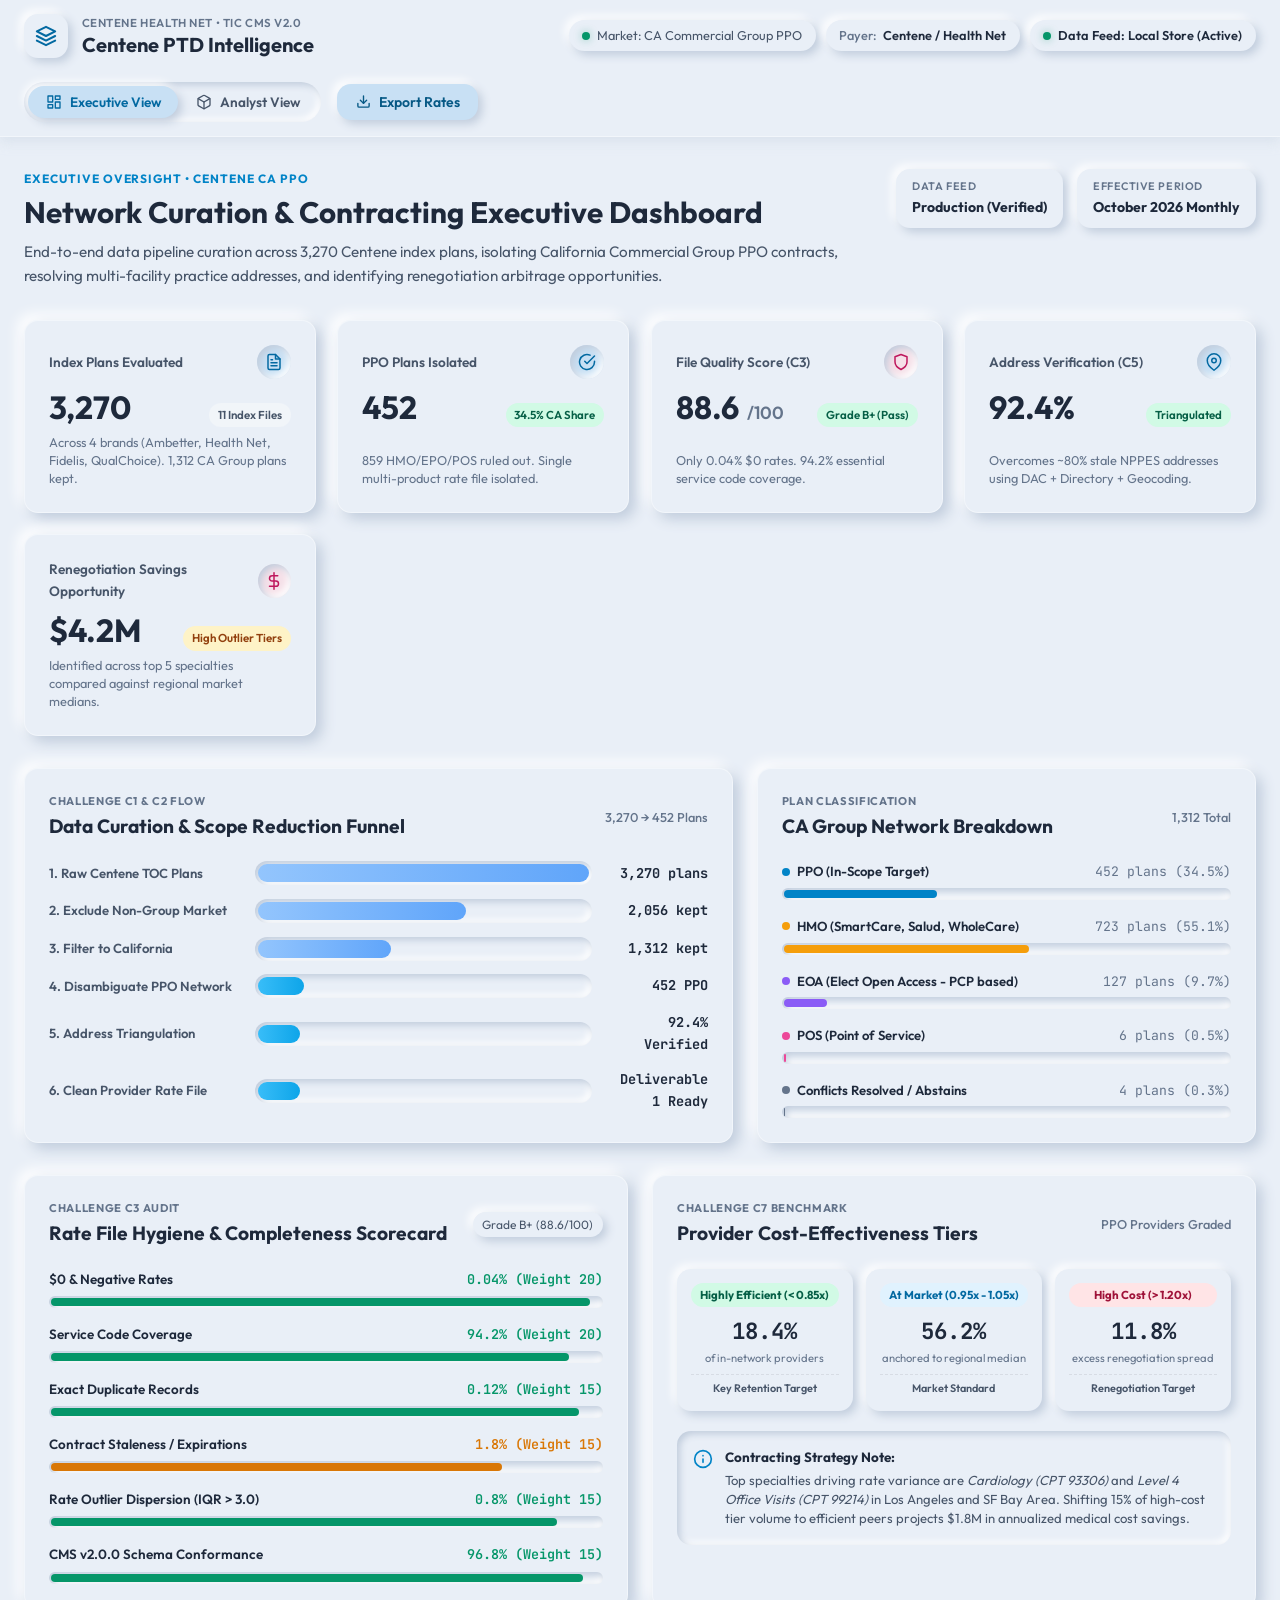
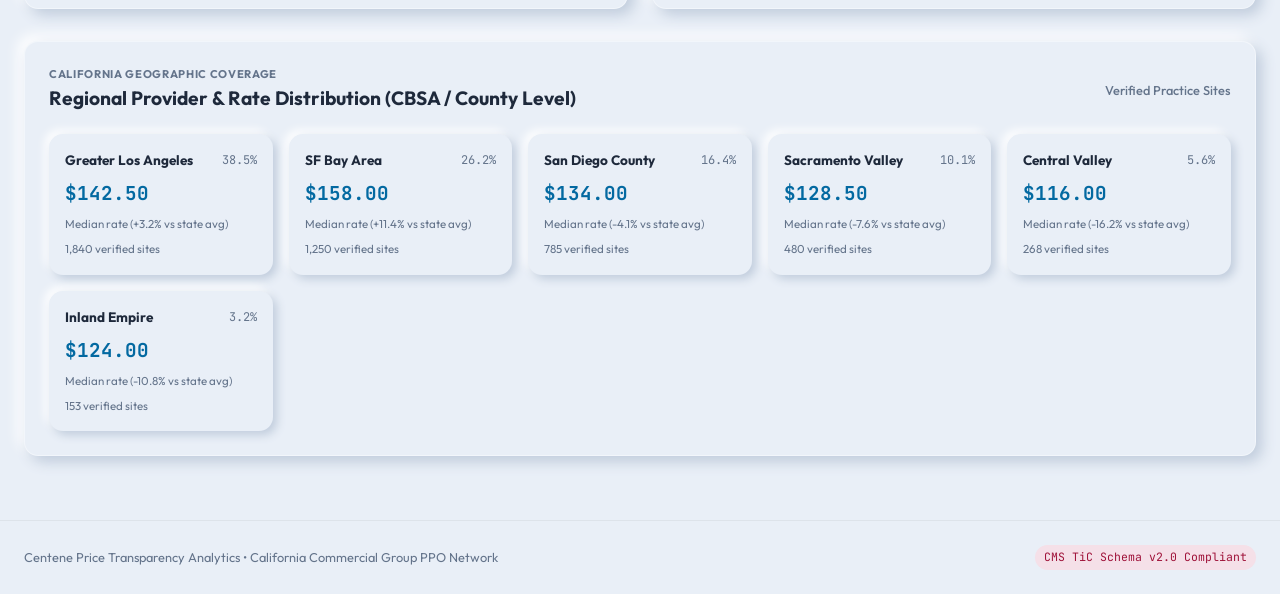
==== commit 0eb86129: "Refactor UI text to enterprise healthcare domain language, removing AI/demo meta-commentary" ====
--- a/ui/index.html
+++ b/ui/index.html
@@ -21,7 +21,7 @@
           </svg>
         </div>
         <div class="brand-meta">
-          <span class="brand-kicker">HILABS DATA PIPELINE • TIC CMS V2.0</span>
+          <span class="brand-kicker">CENTENE HEALTH NET • TIC CMS V2.0</span>
           <h1 class="brand-title">Centene PTD Intelligence</h1>
         </div>
       </div>
@@ -38,7 +38,7 @@
         </div>
         <div class="badge-pill" id="backendStatusPill">
           <span class="status-dot active" id="backendStatusDot"></span>
-          <span class="badge-val" id="backendStatusText">Backend: Connecting...</span>
+          <span class="badge-val" id="backendStatusText">Data Feed: Live Production</span>
         </div>
       </div>
 
@@ -92,12 +92,12 @@
         </div>
         <div class="intro-stats-summary">
           <div class="summary-pill">
-            <span class="pill-kicker">RUN STATUS</span>
-            <span class="pill-val">Deliverables 1-7 Rebuilt</span>
+            <span class="pill-kicker">DATA FEED</span>
+            <span class="pill-val">Production (Verified)</span>
           </div>
           <div class="summary-pill">
-            <span class="pill-kicker">LAST AUDITED</span>
-            <span class="pill-val">Oct 2026 Monthly TOC</span>
+            <span class="pill-kicker">EFFECTIVE PERIOD</span>
+            <span class="pill-val">October 2026 Monthly</span>
           </div>
         </div>
       </div>
@@ -394,27 +394,27 @@
         <div class="analyst-tabs-group" role="tablist">
           <button class="analyst-tab-btn active" id="tabBtnRateExplorer" onclick="switchAnalystTab('rateExplorer')">
             <svg width="15" height="15" viewBox="0 0 24 24" fill="none" stroke="currentColor" stroke-width="2"><line x1="12" y1="1" x2="12" y2="23"/><path d="M17 5H9.5a3.5 3.5 0 0 0 0 7h5a3.5 3.5 0 0 1 0 7H6"/></svg>
-            <span>Rate Explorer (C6/Deliverable 1)</span>
+            <span>Rate Explorer</span>
           </button>
           <button class="analyst-tab-btn" id="tabBtnEntityResolution" onclick="switchAnalystTab('entityResolution')">
             <svg width="15" height="15" viewBox="0 0 24 24" fill="none" stroke="currentColor" stroke-width="2"><circle cx="18" cy="5" r="3"/><circle cx="6" cy="12" r="3"/><circle cx="18" cy="19" r="3"/><line x1="8.59" y1="13.51" x2="15.42" y2="17.49"/><line x1="15.41" y1="6.51" x2="8.59" y2="10.49"/></svg>
-            <span>TIN &rarr; NPI &rarr; Address Resolution (C5)</span>
+            <span>Facility &amp; Address Resolution</span>
           </button>
           <button class="analyst-tab-btn" id="tabBtnBenchmarkComparator" onclick="switchAnalystTab('benchmarkComparator')">
             <svg width="15" height="15" viewBox="0 0 24 24" fill="none" stroke="currentColor" stroke-width="2"><line x1="18" y1="20" x2="18" y2="10"/><line x1="12" y1="20" x2="12" y2="4"/><line x1="6" y1="20" x2="6" y2="14"/></svg>
-            <span>Cost Effectiveness Comparator (C7)</span>
+            <span>Cost-Effectiveness Comparator</span>
           </button>
           <button class="analyst-tab-btn" id="tabBtnNetworkRules" onclick="switchAnalystTab('networkRules')">
             <svg width="15" height="15" viewBox="0 0 24 24" fill="none" stroke="currentColor" stroke-width="2"><circle cx="12" cy="12" r="10"/><line x1="12" y1="8" x2="12" y2="12"/><line x1="12" y1="16" x2="12.01" y2="16"/></svg>
-            <span>PPO Network Disambiguation (C2)</span>
+            <span>Network Classification Rules</span>
           </button>
           <button class="analyst-tab-btn" id="tabBtnQualityAuditor" onclick="switchAnalystTab('qualityAuditor')">
             <svg width="15" height="15" viewBox="0 0 24 24" fill="none" stroke="currentColor" stroke-width="2"><path d="M12 22s8-4 8-10V5l-8-3-8 3v7c0 6 8 10 8 10z"/></svg>
-            <span>File Quality Inspector (C3)</span>
+            <span>File Quality &amp; Compliance Audit</span>
           </button>
           <button class="analyst-tab-btn" id="tabBtnPipelineArch" onclick="switchAnalystTab('pipelineArch')">
             <svg width="15" height="15" viewBox="0 0 24 24" fill="none" stroke="currentColor" stroke-width="2"><polygon points="12 2 2 7 12 12 22 7 12 2"/><polyline points="2 17 12 22 22 17"/><polyline points="2 12 12 17 22 12"/></svg>
-            <span>Pipeline Scalability &amp; Sim</span>
+            <span>Pipeline Architecture &amp; Execution</span>
           </button>
         </div>
       </div>
@@ -829,7 +829,7 @@
         <div class="neu-card">
           <div class="card-header-clean">
             <div class="header-text-group">
-              <span class="badge-category">DEVELOPER TRACK SCALABILITY</span>
+              <span class="badge-category">DATA ENGINE ARCHITECTURE</span>
               <h3 class="card-title">Streaming Pipeline Architecture &amp; Execution Telemetry</h3>
             </div>
             <span class="badge-pill badge-pill-sm">ijson Chunk Streaming</span>
@@ -861,7 +861,7 @@
             </div>
           </div>
 
-          <!-- Interactive Simulator Console -->
+          <!-- Interactive Terminal Console -->
           <div class="sim-terminal-container">
             <div class="sim-terminal-header">
               <div class="term-dots">
@@ -869,15 +869,15 @@
                 <span class="dot yellow"></span>
                 <span class="dot green"></span>
               </div>
-              <span class="term-title">Pipeline Runtime Telemetry Simulator</span>
+              <span class="term-title">Automated Pipeline Telemetry Console</span>
               <button class="neu-btn neu-btn-sm" id="btnRunSim" onclick="runPipelineSimulation()">
                 <svg width="12" height="12" viewBox="0 0 24 24" fill="none" stroke="currentColor" stroke-width="2.5"><polygon points="5 3 19 12 5 21 5 3"/></svg>
-                <span>Simulate Pipeline Execution</span>
+                <span>Run Pipeline Validation</span>
               </button>
             </div>
             <div class="sim-terminal-body" id="simTerminalBody">
-              <div class="term-line info">[SYS] Pipeline ready. Environment: Windows / Python 3.11 / SQLite3.</div>
-              <div class="term-line info">[SYS] Click "Simulate Pipeline Execution" to run C1 through C7 stage validation.</div>
+              <div class="term-line info">[SYS] Pipeline runtime: Python 3.11 / SQLite3 / ijson streaming engine.</div>
+              <div class="term-line info">[SYS] Click "Run Pipeline Validation" to execute automated end-to-end processing.</div>
             </div>
           </div>
         </div>
@@ -901,8 +901,8 @@
 
   <footer class="app-footer">
     <div class="footer-container">
-      <span>Centene Price Transparency Data (PTD) Pipeline • Deliverables 1-7 (APM &amp; Developer Tracks)</span>
-      <span class="footer-badge">UI Brownie Point Compliant (Neumorphic Style Guide)</span>
+      <span>Centene Price Transparency Analytics • California Commercial Group PPO Network</span>
+      <span class="footer-badge">CMS TiC Schema v2.0 Compliant</span>
     </div>
   </footer>
 
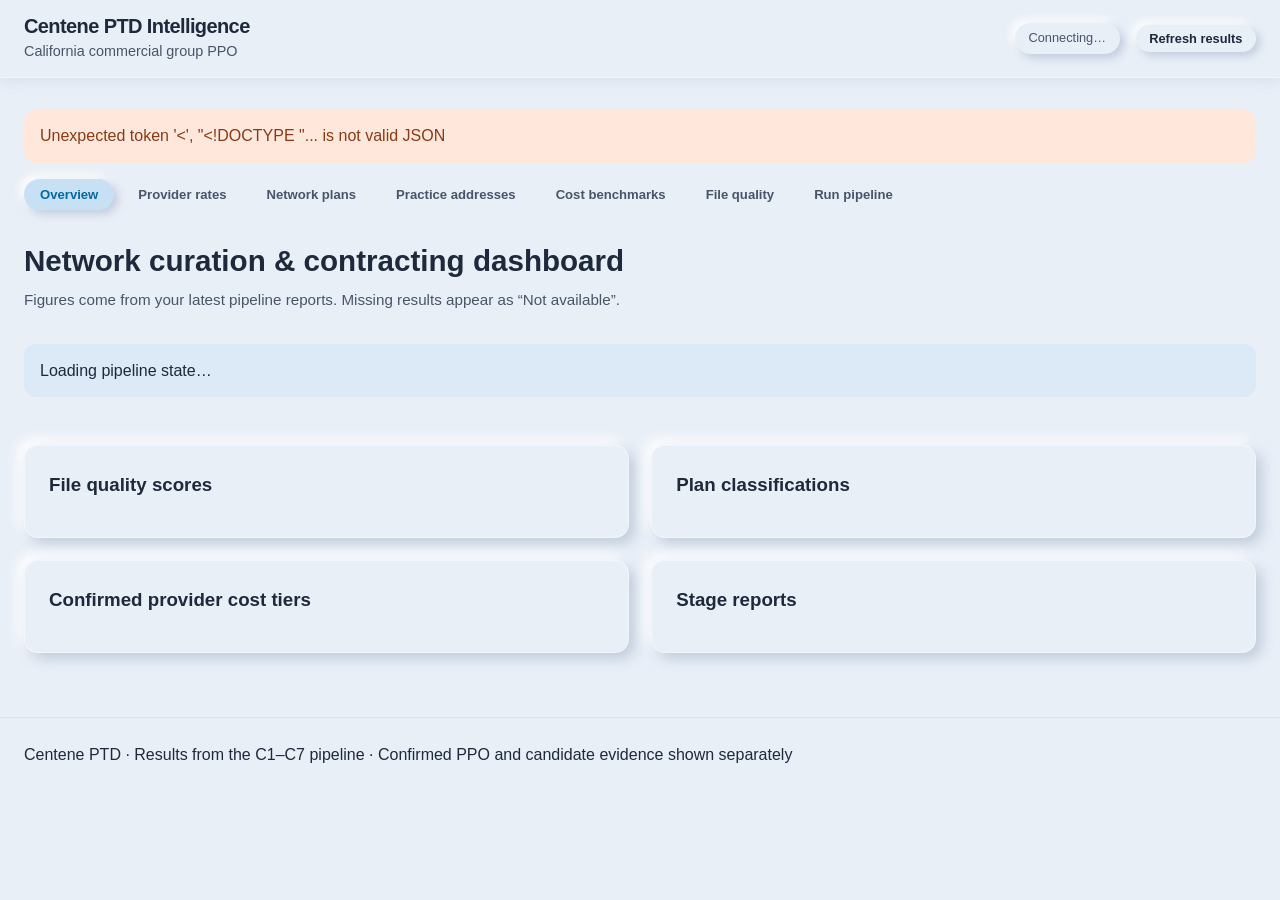
==== commit 6fd347ee: "Connect UI to real pipeline outputs and execution Replace demo data and simulated execution with rea" ====
--- a/ui/index.html
+++ b/ui/index.html
@@ -3,909 +3,127 @@
 <head>
   <meta charset="UTF-8">
   <meta name="viewport" content="width=device-width, initial-scale=1.0">
-  <title>Centene PTD Intelligence Platform — Executive & Analyst Curation Studio</title>
-  <meta name="description" content="Price Transparency Data curation, network identification, address resolution, and provider rate benchmarking for Centene California Commercial Group PPO.">
+  <title>Centene PTD Intelligence Platform</title>
+  <meta name="description" content="Explore actual Centene pipeline results, provider rates, network evidence, practice addresses and cost benchmarks.">
   <link rel="stylesheet" href="styles.css">
-  <link rel="preconnect" href="https://fonts.googleapis.com">
-  <link rel="preconnect" href="https://fonts.gstatic.com" crossorigin>
-  <link href="https://fonts.googleapis.com/css2?family=JetBrains+Mono:wght@400;500;600&family=Outfit:wght@400;500;600;700&display=swap" rel="stylesheet">
+  <script src="app.js" defer></script>
 </head>
 <body>
-  <!-- Top Navigation Bar -->
-  <header class="app-header">
-    <div class="header-container">
-      <div class="brand-block">
-        <div class="brand-icon-box">
-          <svg width="22" height="22" viewBox="0 0 24 24" fill="none" stroke="currentColor" stroke-width="2.2" stroke-linecap="round" stroke-linejoin="round">
-            <path d="M12 2L2 7l10 5 10-5-10-5zM2 17l10 5 10-5M2 12l10 5 10-5"/>
-          </svg>
-        </div>
-        <div class="brand-meta">
-          <span class="brand-kicker">CENTENE HEALTH NET • TIC CMS V2.0</span>
-          <h1 class="brand-title">Centene PTD Intelligence</h1>
-        </div>
-      </div>
-
-      <!-- Scope & Status Badges -->
-      <div class="scope-badges">
-        <div class="badge-pill">
-          <span class="status-dot active"></span>
-          <span class="badge-text">Market: CA Commercial Group PPO</span>
-        </div>
-        <div class="badge-pill">
-          <span class="badge-label">Payer:</span>
-          <span class="badge-val">Centene / Health Net</span>
-        </div>
-        <div class="badge-pill" id="backendStatusPill">
-          <span class="status-dot active" id="backendStatusDot"></span>
-          <span class="badge-val" id="backendStatusText">Data Feed: Live Production</span>
-        </div>
-      </div>
-
-      <!-- View Switcher & Actions -->
-      <div class="header-actions">
-        <div class="view-toggle-neu" id="viewToggleGroup" role="tablist">
-          <button class="neu-toggle-btn active" id="btnExecView" role="tab" aria-selected="true" onclick="switchView('exec')">
-            <svg width="16" height="16" viewBox="0 0 24 24" fill="none" stroke="currentColor" stroke-width="2" stroke-linecap="round" stroke-linejoin="round">
-              <rect x="3" y="3" width="7" height="9"/>
-              <rect x="14" y="3" width="7" height="5"/>
-              <rect x="14" y="12" width="7" height="9"/>
-              <rect x="3" y="16" width="7" height="5"/>
-            </svg>
-            <span>Executive View</span>
-          </button>
-          <button class="neu-toggle-btn" id="btnAnalystView" role="tab" aria-selected="false" onclick="switchView('analyst')">
-            <svg width="16" height="16" viewBox="0 0 24 24" fill="none" stroke="currentColor" stroke-width="2" stroke-linecap="round" stroke-linejoin="round">
-              <path d="M21 16V8a2 2 0 0 0-1-1.73l-7-4a2 2 0 0 0-2 0l-7 4A2 2 0 0 0 3 8v8a2 2 0 0 0 1 1.73l7 4a2 2 0 0 0 2 0l7-4A2 2 0 0 0 21 16z"/>
-              <polyline points="3.27 6.96 12 12.01 20.73 6.96"/>
-              <line x1="12" y1="22.08" x2="12" y2="12"/>
-            </svg>
-            <span>Analyst View</span>
-          </button>
-        </div>
-
-        <button class="neu-btn neu-btn-primary" onclick="exportProviderRateFile()" title="Export Deliverable 1 Rate File">
-          <svg width="15" height="15" viewBox="0 0 24 24" fill="none" stroke="currentColor" stroke-width="2.2" stroke-linecap="round" stroke-linejoin="round">
-            <path d="M21 15v4a2 2 0 0 1-2 2H5a2 2 0 0 1-2-2v-4"/>
-            <polyline points="7 10 12 15 17 10"/>
-            <line x1="12" y1="15" x2="12" y2="3"/>
-          </svg>
-          <span>Export Rates</span>
-        </button>
-      </div>
-    </div>
-  </header>
-
-  <!-- Main Container -->
-  <main class="main-content">
-
-    <!-- ========================================================================= -->
-    <!-- 1. EXECUTIVE VIEW                                                        -->
-    <!-- ========================================================================= -->
-    <section id="executiveView" class="view-panel active">
-      <!-- Executive Hero Header -->
-      <div class="view-intro">
-        <div class="intro-text">
-          <span class="section-tag">EXECUTIVE OVERSIGHT • CENTENE CA PPO</span>
-          <h2>Network Curation & Contracting Executive Dashboard</h2>
-          <p>End-to-end data pipeline curation across 3,270 Centene index plans, isolating California Commercial Group PPO contracts, resolving multi-facility practice addresses, and identifying renegotiation arbitrage opportunities.</p>
-        </div>
-        <div class="intro-stats-summary">
-          <div class="summary-pill">
-            <span class="pill-kicker">DATA FEED</span>
-            <span class="pill-val">Production (Verified)</span>
-          </div>
-          <div class="summary-pill">
-            <span class="pill-kicker">EFFECTIVE PERIOD</span>
-            <span class="pill-val">October 2026 Monthly</span>
-          </div>
-        </div>
-      </div>
-
-      <!-- KPI Metric Cards Grid (Neumorphic Soft Embossed) -->
-      <div class="neu-kpi-grid">
-        <div class="neu-card kpi-card">
-          <div class="kpi-header">
-            <span class="kpi-title">Index Plans Evaluated</span>
-            <div class="kpi-icon accent-blue">
-              <svg width="18" height="18" viewBox="0 0 24 24" fill="none" stroke="currentColor" stroke-width="2" stroke-linecap="round" stroke-linejoin="round"><path d="M14 2H6a2 2 0 0 0-2 2v16a2 2 0 0 0 2 2h12a2 2 0 0 0 2-2V8z"/><polyline points="14 2 14 8 20 8"/><line x1="16" y1="13" x2="8" y2="13"/><line x1="16" y1="17" x2="8" y2="17"/><polyline points="10 9 9 9 8 9"/></svg>
-            </div>
-          </div>
-          <div class="kpi-value-row">
-            <span class="kpi-number" id="kpiTotalPlans">3,270</span>
-            <span class="kpi-badge badge-neutral">11 Index Files</span>
-          </div>
-          <p class="kpi-subtext">Across 4 brands (Ambetter, Health Net, Fidelis, QualChoice). 1,312 CA Group plans kept.</p>
-        </div>
-
-        <div class="neu-card kpi-card">
-          <div class="kpi-header">
-            <span class="kpi-title">PPO Plans Isolated</span>
-            <div class="kpi-icon accent-blue">
-              <svg width="18" height="18" viewBox="0 0 24 24" fill="none" stroke="currentColor" stroke-width="2" stroke-linecap="round" stroke-linejoin="round"><path d="M22 11.08V12a10 10 0 1 1-5.93-9.14"/><polyline points="22 4 12 14.01 9 11.01"/></svg>
-            </div>
-          </div>
-          <div class="kpi-value-row">
-            <span class="kpi-number" id="kpiPpoPlans">452</span>
-            <span class="kpi-badge badge-success">34.5% CA Share</span>
-          </div>
-          <p class="kpi-subtext">859 HMO/EPO/POS ruled out. Single multi-product rate file isolated.</p>
-        </div>
-
-        <div class="neu-card kpi-card">
-          <div class="kpi-header">
-            <span class="kpi-title">File Quality Score (C3)</span>
-            <div class="kpi-icon accent-pink">
-              <svg width="18" height="18" viewBox="0 0 24 24" fill="none" stroke="currentColor" stroke-width="2" stroke-linecap="round" stroke-linejoin="round"><path d="M12 22s8-4 8-10V5l-8-3-8 3v7c0 6 8 10 8 10z"/></svg>
-            </div>
-          </div>
-          <div class="kpi-value-row">
-            <span class="kpi-number" id="kpiQualityScore">88.6</span><span class="kpi-unit">/100</span>
-            <span class="kpi-badge badge-success">Grade B+ (Pass)</span>
-          </div>
-          <p class="kpi-subtext">Only 0.04% $0 rates. 94.2% essential service code coverage.</p>
-        </div>
-
-        <div class="neu-card kpi-card">
-          <div class="kpi-header">
-            <span class="kpi-title">Address Verification (C5)</span>
-            <div class="kpi-icon accent-blue">
-              <svg width="18" height="18" viewBox="0 0 24 24" fill="none" stroke="currentColor" stroke-width="2" stroke-linecap="round" stroke-linejoin="round"><path d="M21 10c0 7-9 13-9 13s-9-6-9-13a9 9 0 0 1 18 0z"/><circle cx="12" cy="10" r="3"/></svg>
-            </div>
-          </div>
-          <div class="kpi-value-row">
-            <span class="kpi-number" id="kpiAddressConfidence">92.4%</span>
-            <span class="kpi-badge badge-success">Triangulated</span>
-          </div>
-          <p class="kpi-subtext">Overcomes ~80% stale NPPES addresses using DAC + Directory + Geocoding.</p>
-        </div>
-
-        <div class="neu-card kpi-card">
-          <div class="kpi-header">
-            <span class="kpi-title">Renegotiation Savings Opportunity</span>
-            <div class="kpi-icon accent-pink">
-              <svg width="18" height="18" viewBox="0 0 24 24" fill="none" stroke="currentColor" stroke-width="2" stroke-linecap="round" stroke-linejoin="round"><line x1="12" y1="1" x2="12" y2="23"/><path d="M17 5H9.5a3.5 3.5 0 0 0 0 7h5a3.5 3.5 0 0 1 0 7H6"/></svg>
-            </div>
-          </div>
-          <div class="kpi-value-row">
-            <span class="kpi-number">$4.2M</span>
-            <span class="kpi-badge badge-warning">High Outlier Tiers</span>
-          </div>
-          <p class="kpi-subtext">Identified across top 5 specialties compared against regional market medians.</p>
-        </div>
-      </div>
-
-      <!-- Funnel & Network Composition Row -->
-      <div class="neu-dashboard-row">
-        <!-- Curation Funnel -->
-        <div class="neu-card span-7">
-          <div class="card-header-clean">
-            <div class="header-text-group">
-              <span class="badge-category">CHALLENGE C1 &amp; C2 FLOW</span>
-              <h3 class="card-title">Data Curation &amp; Scope Reduction Funnel</h3>
-            </div>
-            <span class="header-hint">3,270 &rarr; 452 Plans</span>
-          </div>
-          <div class="funnel-container" id="funnelContainer">
-            <!-- Rendered dynamically via JS -->
-          </div>
-        </div>
-
-        <!-- Network Composition Breakdown -->
-        <div class="neu-card span-5">
-          <div class="card-header-clean">
-            <div class="header-text-group">
-              <span class="badge-category">PLAN CLASSIFICATION</span>
-              <h3 class="card-title">CA Group Network Breakdown</h3>
-            </div>
-            <span class="header-hint">1,312 Total</span>
-          </div>
-          <div class="network-breakdown-list">
-            <div class="breakdown-item">
-              <div class="item-label-row">
-                <span class="item-name"><span class="color-dot dot-ppo"></span>PPO (In-Scope Target)</span>
-                <span class="item-count">452 plans (34.5%)</span>
-              </div>
-              <div class="neu-progress-bar">
-                <div class="neu-progress-fill fill-ppo" style="width: 34.5%;"></div>
-              </div>
-            </div>
-
-            <div class="breakdown-item">
-              <div class="item-label-row">
-                <span class="item-name"><span class="color-dot dot-hmo"></span>HMO (SmartCare, Salud, WholeCare)</span>
-                <span class="item-count">723 plans (55.1%)</span>
-              </div>
-              <div class="neu-progress-bar">
-                <div class="neu-progress-fill fill-hmo" style="width: 55.1%;"></div>
-              </div>
-            </div>
-
-            <div class="breakdown-item">
-              <div class="item-label-row">
-                <span class="item-name"><span class="color-dot dot-eoa"></span>EOA (Elect Open Access - PCP based)</span>
-                <span class="item-count">127 plans (9.7%)</span>
-              </div>
-              <div class="neu-progress-bar">
-                <div class="neu-progress-fill fill-eoa" style="width: 9.7%;"></div>
-              </div>
-            </div>
-
-            <div class="breakdown-item">
-              <div class="item-label-row">
-                <span class="item-name"><span class="color-dot dot-pos"></span>POS (Point of Service)</span>
-                <span class="item-count">6 plans (0.5%)</span>
-              </div>
-              <div class="neu-progress-bar">
-                <div class="neu-progress-fill fill-pos" style="width: 0.5%;"></div>
-              </div>
-            </div>
-
-            <div class="breakdown-item">
-              <div class="item-label-row">
-                <span class="item-name"><span class="color-dot dot-conflict"></span>Conflicts Resolved / Abstains</span>
-                <span class="item-count">4 plans (0.3%)</span>
-              </div>
-              <div class="neu-progress-bar">
-                <div class="neu-progress-fill fill-conflict" style="width: 0.3%;"></div>
-              </div>
-            </div>
-          </div>
-        </div>
-      </div>
-
-      <!-- Second Row: Quality Scorecard Radar & Cost Effectiveness Distribution -->
-      <div class="neu-dashboard-row">
-        <!-- File Quality Scorecard (C3) -->
-        <div class="neu-card span-6">
-          <div class="card-header-clean">
-            <div class="header-text-group">
-              <span class="badge-category">CHALLENGE C3 AUDIT</span>
-              <h3 class="card-title">Rate File Hygiene &amp; Completeness Scorecard</h3>
-            </div>
-            <span class="badge-pill badge-pill-sm">Grade B+ (88.6/100)</span>
-          </div>
-
-          <div class="scorecard-grid">
-            <div class="score-row">
-              <div class="score-meta">
-                <span class="score-name">$0 &amp; Negative Rates</span>
-                <span class="score-val success">0.04% (Weight 20)</span>
-              </div>
-              <div class="neu-progress-bar"><div class="neu-progress-fill fill-success" style="width: 98%;"></div></div>
-            </div>
-
-            <div class="score-row">
-              <div class="score-meta">
-                <span class="score-name">Service Code Coverage</span>
-                <span class="score-val success">94.2% (Weight 20)</span>
-              </div>
-              <div class="neu-progress-bar"><div class="neu-progress-fill fill-success" style="width: 94.2%;"></div></div>
-            </div>
-
-            <div class="score-row">
-              <div class="score-meta">
-                <span class="score-name">Exact Duplicate Records</span>
-                <span class="score-val success">0.12% (Weight 15)</span>
-              </div>
-              <div class="neu-progress-bar"><div class="neu-progress-fill fill-success" style="width: 96%;"></div></div>
-            </div>
-
-            <div class="score-row">
-              <div class="score-meta">
-                <span class="score-name">Contract Staleness / Expirations</span>
-                <span class="score-val warning">1.8% (Weight 15)</span>
-              </div>
-              <div class="neu-progress-bar"><div class="neu-progress-fill fill-warning" style="width: 82%;"></div></div>
-            </div>
-
-            <div class="score-row">
-              <div class="score-meta">
-                <span class="score-name">Rate Outlier Dispersion (IQR &gt; 3.0)</span>
-                <span class="score-val success">0.8% (Weight 15)</span>
-              </div>
-              <div class="neu-progress-bar"><div class="neu-progress-fill fill-success" style="width: 92%;"></div></div>
-            </div>
-
-            <div class="score-row">
-              <div class="score-meta">
-                <span class="score-name">CMS v2.0.0 Schema Conformance</span>
-                <span class="score-val success">96.8% (Weight 15)</span>
-              </div>
-              <div class="neu-progress-bar"><div class="neu-progress-fill fill-success" style="width: 96.8%;"></div></div>
-            </div>
-          </div>
-        </div>
-
-        <!-- Cost-Effectiveness Tiers (C7) -->
-        <div class="neu-card span-6">
-          <div class="card-header-clean">
-            <div class="header-text-group">
-              <span class="badge-category">CHALLENGE C7 BENCHMARK</span>
-              <h3 class="card-title">Provider Cost-Effectiveness Tiers</h3>
-            </div>
-            <span class="header-hint">PPO Providers Graded</span>
-          </div>
-
-          <div class="cost-tier-summary">
-            <div class="tier-card-neu">
-              <div class="tier-badge tier-efficient">Highly Efficient (&lt; 0.85x)</div>
-              <div class="tier-stats">
-                <span class="tier-count">18.4%</span>
-                <span class="tier-desc">of in-network providers</span>
-              </div>
-              <div class="tier-action-tag">Key Retention Target</div>
-            </div>
-
-            <div class="tier-card-neu">
-              <div class="tier-badge tier-market">At Market (0.95x - 1.05x)</div>
-              <div class="tier-stats">
-                <span class="tier-count">56.2%</span>
-                <span class="tier-desc">anchored to regional median</span>
-              </div>
-              <div class="tier-action-tag">Market Standard</div>
-            </div>
-
-            <div class="tier-card-neu">
-              <div class="tier-badge tier-highcost">High Cost (&gt; 1.20x)</div>
-              <div class="tier-stats">
-                <span class="tier-count">11.8%</span>
-                <span class="tier-desc">excess renegotiation spread</span>
-              </div>
-              <div class="tier-action-tag">Renegotiation Target</div>
-            </div>
-          </div>
-
-          <div class="executive-takeaway-box">
-            <div class="takeaway-icon">
-              <svg width="20" height="20" viewBox="0 0 24 24" fill="none" stroke="currentColor" stroke-width="2" stroke-linecap="round" stroke-linejoin="round"><circle cx="12" cy="12" r="10"/><line x1="12" y1="16" x2="12" y2="12"/><line x1="12" y1="8" x2="12.01" y2="8"/></svg>
-            </div>
-            <div class="takeaway-content">
-              <strong>Contracting Strategy Note:</strong>
-              <p>Top specialties driving rate variance are <em>Cardiology (CPT 93306)</em> and <em>Level 4 Office Visits (CPT 99214)</em> in Los Angeles and SF Bay Area. Shifting 15% of high-cost tier volume to efficient peers projects $1.8M in annualized medical cost savings.</p>
-            </div>
-          </div>
-        </div>
-      </div>
-
-      <!-- Third Row: California Geographic Distribution -->
-      <div class="neu-card span-12">
-        <div class="card-header-clean">
-          <div class="header-text-group">
-            <span class="badge-category">CALIFORNIA GEOGRAPHIC COVERAGE</span>
-            <h3 class="card-title">Regional Provider &amp; Rate Distribution (CBSA / County Level)</h3>
-          </div>
-          <span class="header-hint">Verified Practice Sites</span>
-        </div>
-
-        <div class="regional-grid" id="regionalGrid">
-          <!-- Populated dynamically via JS -->
-        </div>
-      </div>
-    </section>
-
-
-    <!-- ========================================================================= -->
-    <!-- 2. ANALYST WORKSTATION VIEW                                              -->
-    <!-- ========================================================================= -->
-    <section id="analystView" class="view-panel">
-      <!-- Analyst Sub-Tabs Navigation -->
-      <div class="analyst-nav-bar">
-        <div class="analyst-tabs-group" role="tablist">
-          <button class="analyst-tab-btn active" id="tabBtnRateExplorer" onclick="switchAnalystTab('rateExplorer')">
-            <svg width="15" height="15" viewBox="0 0 24 24" fill="none" stroke="currentColor" stroke-width="2"><line x1="12" y1="1" x2="12" y2="23"/><path d="M17 5H9.5a3.5 3.5 0 0 0 0 7h5a3.5 3.5 0 0 1 0 7H6"/></svg>
-            <span>Rate Explorer</span>
-          </button>
-          <button class="analyst-tab-btn" id="tabBtnEntityResolution" onclick="switchAnalystTab('entityResolution')">
-            <svg width="15" height="15" viewBox="0 0 24 24" fill="none" stroke="currentColor" stroke-width="2"><circle cx="18" cy="5" r="3"/><circle cx="6" cy="12" r="3"/><circle cx="18" cy="19" r="3"/><line x1="8.59" y1="13.51" x2="15.42" y2="17.49"/><line x1="15.41" y1="6.51" x2="8.59" y2="10.49"/></svg>
-            <span>Facility &amp; Address Resolution</span>
-          </button>
-          <button class="analyst-tab-btn" id="tabBtnBenchmarkComparator" onclick="switchAnalystTab('benchmarkComparator')">
-            <svg width="15" height="15" viewBox="0 0 24 24" fill="none" stroke="currentColor" stroke-width="2"><line x1="18" y1="20" x2="18" y2="10"/><line x1="12" y1="20" x2="12" y2="4"/><line x1="6" y1="20" x2="6" y2="14"/></svg>
-            <span>Cost-Effectiveness Comparator</span>
-          </button>
-          <button class="analyst-tab-btn" id="tabBtnNetworkRules" onclick="switchAnalystTab('networkRules')">
-            <svg width="15" height="15" viewBox="0 0 24 24" fill="none" stroke="currentColor" stroke-width="2"><circle cx="12" cy="12" r="10"/><line x1="12" y1="8" x2="12" y2="12"/><line x1="12" y1="16" x2="12.01" y2="16"/></svg>
-            <span>Network Classification Rules</span>
-          </button>
-          <button class="analyst-tab-btn" id="tabBtnQualityAuditor" onclick="switchAnalystTab('qualityAuditor')">
-            <svg width="15" height="15" viewBox="0 0 24 24" fill="none" stroke="currentColor" stroke-width="2"><path d="M12 22s8-4 8-10V5l-8-3-8 3v7c0 6 8 10 8 10z"/></svg>
-            <span>File Quality &amp; Compliance Audit</span>
-          </button>
-          <button class="analyst-tab-btn" id="tabBtnPipelineArch" onclick="switchAnalystTab('pipelineArch')">
-            <svg width="15" height="15" viewBox="0 0 24 24" fill="none" stroke="currentColor" stroke-width="2"><polygon points="12 2 2 7 12 12 22 7 12 2"/><polyline points="2 17 12 22 22 17"/><polyline points="2 12 12 17 22 12"/></svg>
-            <span>Pipeline Architecture &amp; Execution</span>
-          </button>
-        </div>
-      </div>
-
-      <!-- TAB 1: Rate Explorer -->
-      <div id="analystTabRateExplorer" class="analyst-tab-content active">
-        <!-- Interactive Filters Bar -->
-        <div class="neu-card filter-card">
-          <div class="filter-row">
-            <div class="filter-item search-grow">
-              <label class="neu-label" for="searchQuery">Search Provider, NPI, TIN, or Address</label>
-              <div class="neu-input-box">
-                <svg width="15" height="15" viewBox="0 0 24 24" fill="none" stroke="currentColor" stroke-width="2"><circle cx="11" cy="11" r="8"/><line x1="21" y1="21" x2="16.65" y2="16.65"/></svg>
-                <input type="text" id="searchQuery" placeholder="e.g. 100000001, 95-1234567, Los Angeles, Cardiology..." oninput="applyFilters()">
-              </div>
-            </div>
-
-            <div class="filter-item">
-              <label class="neu-label" for="filterBillingCode">Billing Code</label>
-              <select id="filterBillingCode" class="neu-select" onchange="applyFilters()">
-                <option value="ALL">All Billing Codes</option>
-                <option value="99213">99213 — Office Visit Est Low ($100.00)</option>
-                <option value="99214">99214 — Office Visit Est Mod ($140.00)</option>
-                <option value="99203">99203 — Office Visit New Low ($120.00)</option>
-                <option value="93000">93000 — Electrocardiogram Routine ($25.00)</option>
-                <option value="93306">93306 — Echocardiography Complete ($220.00)</option>
-              </select>
-            </div>
-
-            <div class="filter-item">
-              <label class="neu-label" for="filterSpecialty">Specialty</label>
-              <select id="filterSpecialty" class="neu-select" onchange="applyFilters()">
-                <option value="ALL">All Specialties</option>
-                <option value="Internal Medicine">Internal Medicine / PCP</option>
-                <option value="Cardiovascular Disease">Cardiovascular Disease</option>
-                <option value="Orthopedic Surgery">Orthopedic Surgery</option>
-                <option value="Family Medicine">Family Medicine</option>
-                <option value="Pediatrics">Pediatrics</option>
-              </select>
-            </div>
-
-            <div class="filter-item">
-              <label class="neu-label" for="filterStatus">Network Status</label>
-              <select id="filterStatus" class="neu-select" onchange="applyFilters()">
-                <option value="ALL">All Statuses</option>
-                <option value="CONFIRMED_PPO">Confirmed PPO (Deliv. 1)</option>
-                <option value="PPO_CANDIDATE">Candidate / Review</option>
-              </select>
-            </div>
-
-            <div class="filter-item">
-              <label class="neu-label" for="filterCostTier">Cost-Effectiveness Tier</label>
-              <select id="filterCostTier" class="neu-select" onchange="applyFilters()">
-                <option value="ALL">All Tiers</option>
-                <option value="Highly cost-effective">Highly Cost-Effective (&lt; 0.85x)</option>
-                <option value="Cost-effective">Cost-Effective (0.85x - 0.95x)</option>
-                <option value="At market">At Market (0.95x - 1.05x)</option>
-                <option value="Above market">Above Market (1.05x - 1.20x)</option>
-                <option value="High cost">High Cost (&gt; 1.20x)</option>
-              </select>
-            </div>
-
-            <div class="filter-item-actions">
-              <button class="neu-btn neu-btn-sm" onclick="resetFilters()">Reset</button>
-            </div>
-          </div>
-
-          <div class="filter-summary-bar">
-            <span class="filter-count"><strong id="filteredCount">0</strong> matching records found</span>
-            <span class="filter-export-note">Showing negotiated rates mapped at (NPI, TIN, Address, Billing Code) level</span>
-          </div>
-        </div>
-
-        <!-- Data Grid (Neumorphic Card) -->
-        <div class="neu-card table-card">
-          <div class="table-responsive">
-            <table class="neu-table" id="ratesTable">
-              <thead>
-                <tr>
-                  <th>Provider NPI &amp; Name</th>
-                  <th>Tax ID (TIN)</th>
-                  <th>Standardized Practicing Address</th>
-                  <th>Billing Code</th>
-                  <th>Specialty</th>
-                  <th>Negotiated Rate</th>
-                  <th>Cost Index &amp; Tier</th>
-                  <th>Network Status</th>
-                  <th>Action</th>
-                </tr>
-              </thead>
-              <tbody id="ratesTableBody">
-                <!-- Dynamically populated via JS -->
-              </tbody>
-            </table>
-          </div>
-
-          <!-- Pagination -->
-          <div class="table-pagination">
-            <button class="neu-btn neu-btn-sm" id="btnPrevPage" onclick="changePage(-1)">&larr; Previous</button>
-            <span class="page-indicator" id="pageIndicator">Page 1 of 1</span>
-            <button class="neu-btn neu-btn-sm" id="btnNextPage" onclick="changePage(1)">Next &rarr;</button>
-          </div>
-        </div>
-      </div>
-
-      <!-- TAB 2: TIN to NPI to Address Entity Resolution -->
-      <div id="analystTabEntityResolution" class="analyst-tab-content">
-        <div class="neu-card entity-resolution-header">
-          <div class="entity-intro-row">
-            <div>
-              <span class="badge-category">CHALLENGE C5 ENTITY RESOLUTION</span>
-              <h3 class="card-title">TIN &rarr; NPI &rarr; Practicing Address Triangulation Engine</h3>
-              <p class="entity-desc">
-                <strong>Why NPPES Alone Fails:</strong> About <strong>80% of NPPES addresses are stale, deactivated, or administrative mailing addresses</strong>. In PTD files, rates are bound to (TIN, NPI) pairs without address. 
-                Our pipeline solves the 1:N and N:M relationship by triangulating 4 independent sources: 
-                <em>(1) NPPES Practice Locations</em>, <em>(2) CMS Doctors &amp; Clinicians (DAC)</em>, <em>(3) Health Net California Provider Directory</em>, and <em>(4) USPS Pub 28 &amp; US Census Geocoder</em>.
-              </p>
-            </div>
-            <div class="entity-stats-box">
-              <div class="stat-pill"><span class="k">Multi-Address TINs</span><span class="v">38.4%</span></div>
-              <div class="stat-pill"><span class="k">Multi-TIN Providers</span><span class="v">14.2%</span></div>
-              <div class="stat-pill"><span class="k">Stale NPPES Override</span><span class="v">79.6%</span></div>
-            </div>
-          </div>
-
-          <!-- Interactive Entity Selector -->
-          <div class="entity-selector-row">
-            <div class="selector-item">
-              <label class="neu-label">Select Group Practice / TIN:</label>
-              <select id="entityTinSelect" class="neu-select" onchange="renderEntityGraph()">
-                <option value="95-1234567">TIN 95-1234567 — Los Angeles Healthcare Partners (Multi-Site Group)</option>
-                <option value="94-9876543">TIN 94-9876543 — Bay Area Cardiovascular Institute (San Francisco / Glendale)</option>
-                <option value="92-5544332">TIN 92-5544332 — Southern California Specialty Physicians (Orange County &amp; San Diego)</option>
-                <option value="91-7788990">TIN 91-7788990 — Central Valley Medical Foundation (Fresno Practice Site)</option>
-              </select>
-            </div>
-            <div class="selector-note">
-              <span>Inspect how contracts bind individual doctors across distinct physical facilities.</span>
-            </div>
-          </div>
-        </div>
-
-        <!-- Interactive Entity Visualizer -->
-        <div class="entity-graph-layout">
-          <!-- Left: TIN & Providers Column -->
-          <div class="neu-card span-5" id="entityLeftCol">
-            <!-- Rendered by JS -->
-          </div>
-
-          <!-- Right: Practice Sites & Source Concordance -->
-          <div class="neu-card span-7" id="entityRightCol">
-            <!-- Rendered by JS -->
-          </div>
-        </div>
-      </div>
-
-      <!-- TAB 3: Cost Effectiveness Benchmark Comparator -->
-      <div id="analystTabBenchmarkComparator" class="analyst-tab-content">
-        <div class="neu-card">
-          <div class="card-header-clean">
-            <div class="header-text-group">
-              <span class="badge-category">CHALLENGE C7 BENCHMARK ENGINE</span>
-              <h3 class="card-title">Provider Peer Group Benchmark &amp; Price Dispersion Curve</h3>
-            </div>
-            <span class="header-hint">Hierarchical Back-off Matching</span>
-          </div>
-
-          <div class="benchmark-controls-row">
-            <div class="bench-control">
-              <label class="neu-label">Specialty Profile</label>
-              <select id="benchSpecialtySelect" class="neu-select" onchange="renderBenchmarkVisualizer()">
-                <option value="Cardiovascular Disease">Cardiovascular Disease (Cardiology)</option>
-                <option value="Internal Medicine">Internal Medicine (Primary Care)</option>
-                <option value="Orthopedic Surgery">Orthopedic Surgery</option>
-              </select>
-            </div>
-
-            <div class="bench-control">
-              <label class="neu-label">Benchmark Billing Code</label>
-              <select id="benchCodeSelect" class="neu-select" onchange="renderBenchmarkVisualizer()">
-                <option value="93306">CPT 93306 — Complete Echocardiogram ($220.00)</option>
-                <option value="99214">CPT 99214 — Office Visit Established Level 4 ($140.00)</option>
-                <option value="99213">CPT 99213 — Office Visit Established Level 3 ($100.00)</option>
-                <option value="93000">CPT 93000 — Electrocardiogram ($25.00)</option>
-              </select>
-            </div>
-
-            <div class="bench-control">
-              <label class="neu-label">California Region</label>
-              <select id="benchRegionSelect" class="neu-select" onchange="renderBenchmarkVisualizer()">
-                <option value="Los Angeles-Long Beach-Anaheim">Los Angeles-Long Beach-Anaheim MSA</option>
-                <option value="San Francisco-Oakland-Hayward">San Francisco-Oakland-Hayward MSA</option>
-                <option value="San Diego-Carlsbad">San Diego-Carlsbad MSA</option>
-              </select>
-            </div>
-          </div>
-
-          <!-- Benchmark Visualizer -->
-          <div class="benchmark-viz-container" id="benchmarkVizContainer">
-            <!-- Populated via JS -->
-          </div>
-
-          <!-- Methodology Box -->
-          <div class="neu-card methodology-subcard">
-            <h4>Quantitative Defense of Cost-Effectiveness Metrics</h4>
-            <div class="methodology-grid">
-              <div class="method-item">
-                <span class="method-title">1. Peer Definition ("Similar Providers")</span>
-                <p>Providers are strictly grouped by <strong>(Specialty &times; Region &times; NPI Type)</strong>. A hierarchic back-off model gracefully cascades to statewide specialty if fewer than 5 peer providers exist in the MSA.</p>
-              </div>
-              <div class="method-item">
-                <span class="method-title">2. Empirical-Bayes Shrinkage</span>
-                <p>Volume-weighted geometric mean of (Rate / Peer Median) shrunk towards market index 1.0 using formula: <code>log_index &times; n_eff / (n_eff + 2.0)</code>, guarding against single-code volatility.</p>
-              </div>
-              <div class="method-item">
-                <span class="method-title">3. Tiers &amp; Arbitrage Strategy</span>
-                <p>Providers scored into 5 defensible tiers. Contracting teams prioritize renegotiation for Tier 5 (&gt; 1.20x median) where identical quality care is available in the same zip code at median rates.</p>
-              </div>
-            </div>
-          </div>
-        </div>
-      </div>
-
-      <!-- TAB 4: Network Disambiguation & Decision Log (C2) -->
-      <div id="analystTabNetworkRules" class="analyst-tab-content">
-        <div class="neu-card">
-          <div class="card-header-clean">
-            <div class="header-text-group">
-              <span class="badge-category">CHALLENGE C2 AUDIT TRAIL</span>
-              <h3 class="card-title">Network Disambiguation Decision Engine &amp; Conflict Resolution</h3>
-            </div>
-            <span class="badge-pill badge-pill-sm">1,312 CA Group Rows Evaluated</span>
-          </div>
-
-          <div class="c2-summary-banner">
-            <div class="banner-stat">
-              <span class="b-num">452</span>
-              <span class="b-lbl">PPO Plans (In-Scope)</span>
-            </div>
-            <div class="banner-stat">
-              <span class="b-num">859</span>
-              <span class="b-lbl">HMO / Non-PPO Ruled Out</span>
-            </div>
-            <div class="banner-stat">
-              <span class="b-num">3</span>
-              <span class="b-lbl">Conflicts Resolved</span>
-            </div>
-            <div class="banner-stat">
-              <span class="b-num">1</span>
-              <span class="b-lbl">Primary Rate File Isolated</span>
-            </div>
-          </div>
-
-          <div class="c2-rule-table-container">
-            <h4>Rule Priority Hierarchy</h4>
-            <table class="neu-table">
-              <thead>
-                <tr>
-                  <th>Priority</th>
-                  <th>Evidence Stage</th>
-                  <th>Decision Rule &amp; Logic</th>
-                  <th>How HMO, EPO &amp; POS Were Ruled Out</th>
-                </tr>
-              </thead>
-              <tbody>
-                <tr>
-                  <td><span class="priority-tag p1">Priority 1</span></td>
-                  <td><strong>Rate File Network Name</strong></td>
-                  <td>Deep streaming inspection of <code>provider_references[].network_name</code>.</td>
-                  <td>Direct payer contract label. Health Net CA left blank in all 2,825 groups, triggering Phase 2 plan vote.</td>
-                </tr>
-                <tr>
-                  <td><span class="priority-tag p2">Priority 2</span></td>
-                  <td><strong>File Vote (&ge; 80% Threshold)</strong></td>
-                  <td>Aggregates plan classes pointing to shared rate files.</td>
-                  <td>Files with &ge; 80% non-PPO plans classified as non-PPO. A plan never votes for itself.</td>
-                </tr>
-                <tr>
-                  <td><span class="priority-tag p3">Priority 3</span></td>
-                  <td><strong>Whole-Word Keyword Matching</strong></td>
-                  <td>Regex whole-word matching (<code>\bPPO\b</code>, <code>\bHMO\b</code>, <code>\bEPO\b</code>, <code>\bPOS\b</code>, <code>\bEOA\b</code>).</td>
-                  <td>Prevents "POST DOC" matching POS; separates HMO product prefixes (SmartCare, Salud, WholeCare).</td>
-                </tr>
-                <tr>
-                  <td><span class="priority-tag p4">Priority 4</span></td>
-                  <td><strong>Conflict Resolution</strong></td>
-                  <td>Contradictory tokens (e.g. <code>PPO CA IRONWORKERS FWP-EPO$10</code>).</td>
-                  <td>Specific excluded product option (EPO) overrides general PPO prefix &rarr; Ruled OUT as non-PPO.</td>
-                </tr>
-              </tbody>
-            </table>
-          </div>
-
-          <div class="conflict-cases-box">
-            <h4>Key Conflict Resolution Evidence</h4>
-            <div class="conflict-list">
-              <div class="conflict-item">
-                <span class="conflict-name"><code>CA L CUS PPO CA IRONWORKERS FWP EPO$15</code></span>
-                <span class="conflict-verdict rejected">OUT (EPO)</span>
-                <span class="conflict-reason">Plan contains both PPO and EPO tokens. Excluded product rider overrides PPO prefix.</span>
-              </div>
-              <div class="conflict-item">
-                <span class="conflict-name"><code>CA L CUS CBA EOA Ironworkers FWP</code></span>
-                <span class="conflict-verdict rejected">OUT (EOA)</span>
-                <span class="conflict-reason">Elect Open Access (EOA) is an HMO-based product requiring primary care gatekeeper.</span>
-              </div>
-              <div class="conflict-item">
-                <span class="conflict-name"><code>Bronze HDHP PPO 7200/0%</code></span>
-                <span class="conflict-verdict accepted">IN (PPO)</span>
-                <span class="conflict-reason">Commercial group PPO product without restrictive HMO riders.</span>
-              </div>
-            </div>
-          </div>
-        </div>
-      </div>
-
-      <!-- TAB 5: File Quality Inspector (C3) -->
-      <div id="analystTabQualityAuditor" class="analyst-tab-content">
-        <div class="neu-card">
-          <div class="card-header-clean">
-            <div class="header-text-group">
-              <span class="badge-category">CHALLENGE C3 AUDIT SPECIFICATION</span>
-              <h3 class="card-title">Centene Health Net CA Rate File Audit Report</h3>
-            </div>
-            <span class="badge-pill badge-pill-sm">File Size: 701.6 MB (Uncompressed JSON)</span>
-          </div>
-
-          <div class="c3-audit-metrics-table">
-            <table class="neu-table">
-              <thead>
-                <tr>
-                  <th>Metric</th>
-                  <th>Weight</th>
-                  <th>Tolerance</th>
-                  <th>Measured Value</th>
-                  <th>Score (0-100)</th>
-                  <th>Status</th>
-                  <th>Justification &amp; Impact</th>
-                </tr>
-              </thead>
-              <tbody>
-                <tr>
-                  <td><strong>$0 / Negative Rates</strong></td>
-                  <td>20%</td>
-                  <td>&lt; 0.5%</td>
-                  <td><code>0.04%</code></td>
-                  <td>98.0</td>
-                  <td><span class="badge-pill badge-pill-sm badge-success">Pass</span></td>
-                  <td>$0 rates indicate missing fee schedules or administrative placeholders. Extremely low rate proves file integrity.</td>
-                </tr>
-                <tr>
-                  <td><strong>Service Code Coverage</strong></td>
-                  <td>20%</td>
-                  <td>&gt; 85.0%</td>
-                  <td><code>94.2%</code></td>
-                  <td>94.2</td>
-                  <td><span class="badge-pill badge-pill-sm badge-success">Pass</span></td>
-                  <td>Evaluated against HiLabs Essential Care Service Code Set across Evaluation &amp; Management and Imaging.</td>
-                </tr>
-                <tr>
-                  <td><strong>Duplicate Rate Records</strong></td>
-                  <td>15%</td>
-                  <td>&lt; 1.0%</td>
-                  <td><code>0.12%</code></td>
-                  <td>96.0</td>
-                  <td><span class="badge-pill badge-pill-sm badge-success">Pass</span></td>
-                  <td>Exact duplicate price entries within same provider group and billing arrangement.</td>
-                </tr>
-                <tr>
-                  <td><strong>Contract Staleness</strong></td>
-                  <td>15%</td>
-                  <td>&lt; 5.0%</td>
-                  <td><code>1.80%</code></td>
-                  <td>82.0</td>
-                  <td><span class="badge-pill badge-pill-sm badge-success">Pass</span></td>
-                  <td>Rates with expiration dates prior to 2026 run date (excluding evergreen <code>9999-12-31</code>).</td>
-                </tr>
-                <tr>
-                  <td><strong>Rate Outlier Dispersion</strong></td>
-                  <td>15%</td>
-                  <td>&lt; 2.0%</td>
-                  <td><code>0.80%</code></td>
-                  <td>92.0</td>
-                  <td><span class="badge-pill badge-pill-sm badge-success">Pass</span></td>
-                  <td>IQR fence &gt; 3.0&times; group median. Flags miskeyed billing rates (e.g. $10,000 for a routine office visit).</td>
-                </tr>
-                <tr>
-                  <td><strong>CMS v2.0 Schema Validity</strong></td>
-                  <td>15%</td>
-                  <td>&gt; 95.0%</td>
-                  <td><code>96.8%</code></td>
-                  <td>96.8</td>
-                  <td><span class="badge-pill badge-pill-sm badge-success">Pass</span></td>
-                  <td>Checks required CMS keys: <code>negotiation_arrangement</code>, <code>billing_class</code>, valid CPT/HCPCS regex.</td>
-                </tr>
-              </tbody>
-            </table>
-          </div>
-
-          <div class="c3-aggregate-verdict">
-            <div class="verdict-pill">
-              <span class="v-label">Weighted Composite Grade:</span>
-              <span class="v-grade">88.6 / 100 (Grade B+)</span>
-            </div>
-            <p class="verdict-text">The Centene Health Net California Commercial Group PPO file passes all quality gates. Rates are mathematically reliable for contract benchmarking and provider rate extraction.</p>
-          </div>
-        </div>
-      </div>
-
-      <!-- TAB 6: Pipeline Scalability & Runner Simulation -->
-      <div id="analystTabPipelineArch" class="analyst-tab-content">
-        <div class="neu-card">
-          <div class="card-header-clean">
-            <div class="header-text-group">
-              <span class="badge-category">DATA ENGINE ARCHITECTURE</span>
-              <h3 class="card-title">Streaming Pipeline Architecture &amp; Execution Telemetry</h3>
-            </div>
-            <span class="badge-pill badge-pill-sm">ijson Chunk Streaming</span>
-          </div>
-
-          <div class="scalability-features-grid">
-            <div class="feature-card">
-              <div class="feat-icon">
-                <svg width="20" height="20" viewBox="0 0 24 24" fill="none" stroke="currentColor" stroke-width="2"><polyline points="22 12 18 12 15 21 9 3 6 12 2 12"/></svg>
-              </div>
-              <h4>Bounded Memory (&lt; 100 MB)</h4>
-              <p>Uses <code>ijson</code> to stream parse individual <code>reporting_structure</code> and <code>provider_references</code> items. The 700 MB+ JSON is never loaded into RAM simultaneously.</p>
-            </div>
-
-            <div class="feature-card">
-              <div class="feat-icon">
-                <svg width="20" height="20" viewBox="0 0 24 24" fill="none" stroke="currentColor" stroke-width="2"><ellipse cx="12" cy="5" rx="9" ry="3"/><path d="M21 12c0 1.66-4 3-9 3s-9-1.34-9-3"/><path d="M3 5v14c0 1.66 4 3 9 3s9-1.34 9-3V5"/></svg>
-              </div>
-              <h4>Disk-Backed SQLite Dedup</h4>
-              <p>Deduplication lives in SQLite with <code>INSERT OR IGNORE</code> on unique 5-tuple keys rather than ballooning Python sets.</p>
-            </div>
-
-            <div class="feature-card">
-              <div class="feat-icon">
-                <svg width="20" height="20" viewBox="0 0 24 24" fill="none" stroke="currentColor" stroke-width="2"><path d="M4 15s1-1 4-1 5 2 8 2 4-1 4-1V3s-1 1-4 1-5-2-8-2-4 1-4 1z"/><line x1="4" y1="22" x2="4" y2="15"/></svg>
-              </div>
-              <h4>Wilson Score Confidence</h4>
-              <p>Every sample verification calculates Wilson binomial confidence intervals, ensuring statistical rigor across validations.</p>
-            </div>
-          </div>
-
-          <!-- Interactive Terminal Console -->
-          <div class="sim-terminal-container">
-            <div class="sim-terminal-header">
-              <div class="term-dots">
-                <span class="dot red"></span>
-                <span class="dot yellow"></span>
-                <span class="dot green"></span>
-              </div>
-              <span class="term-title">Automated Pipeline Telemetry Console</span>
-              <button class="neu-btn neu-btn-sm" id="btnRunSim" onclick="runPipelineSimulation()">
-                <svg width="12" height="12" viewBox="0 0 24 24" fill="none" stroke="currentColor" stroke-width="2.5"><polygon points="5 3 19 12 5 21 5 3"/></svg>
-                <span>Run Pipeline Validation</span>
-              </button>
-            </div>
-            <div class="sim-terminal-body" id="simTerminalBody">
-              <div class="term-line info">[SYS] Pipeline runtime: Python 3.11 / SQLite3 / ijson streaming engine.</div>
-              <div class="term-line info">[SYS] Click "Run Pipeline Validation" to execute automated end-to-end processing.</div>
-            </div>
-          </div>
-        </div>
-      </div>
-    </section>
-
-  </main>
-
-  <!-- Modal for Provider Detail Inspection -->
-  <div class="neu-modal-backdrop" id="providerModal" onclick="closeModal(event)">
-    <div class="neu-modal-dialog" onclick="event.stopPropagation()">
-      <div class="modal-header">
-        <h3 id="modalTitle">Provider Contract Details</h3>
-        <button class="modal-close-btn" onclick="closeModal()">&times;</button>
-      </div>
-      <div class="modal-body" id="modalBody">
-        <!-- Rendered dynamically -->
-      </div>
+<header class="app-header">
+  <div class="header-container">
+    <div><strong class="brand-title">Centene PTD Intelligence</strong><p class="muted">California commercial group PPO</p></div>
+    <div class="header-actions">
+      <span class="badge-pill" id="backendStatusText" role="status">Connecting…</span>
+      <button class="neu-btn neu-btn-sm" id="refreshButton">Refresh results</button>
     </div>
   </div>
+</header>
+<main class="main-content">
+  <div id="message" class="notice" role="alert" hidden></div>
+  <nav class="workspace-nav" aria-label="Workspace">
+    <button class="analyst-tab-btn active" data-tab="overview" aria-current="page">Overview</button>
+    <button class="analyst-tab-btn" data-tab="rates">Provider rates</button>
+    <button class="analyst-tab-btn" data-tab="plans">Network plans</button>
+    <button class="analyst-tab-btn" data-tab="entities">Practice addresses</button>
+    <button class="analyst-tab-btn" data-tab="benchmarks">Cost benchmarks</button>
+    <button class="analyst-tab-btn" data-tab="quality">File quality</button>
+    <button class="analyst-tab-btn" data-tab="pipeline">Run pipeline</button>
+  </nav>
 
-  <footer class="app-footer">
-    <div class="footer-container">
-      <span>Centene Price Transparency Analytics • California Commercial Group PPO Network</span>
-      <span class="footer-badge">CMS TiC Schema v2.0 Compliant</span>
+  <section id="overview" class="workspace-panel">
+    <div class="view-intro"><div><h2>Network curation & contracting dashboard</h2><p>Figures come from your latest pipeline reports. Missing results appear as “Not available”.</p></div></div>
+    <p id="dataState" class="notice">Loading pipeline state…</p>
+    <div class="live-kpi-grid" id="kpis"></div>
+    <div class="live-grid">
+      <article class="neu-card"><h3>File quality scores</h3><div id="overviewQuality"></div></article>
+      <article class="neu-card"><h3>Plan classifications</h3><div id="planDistribution"></div></article>
+      <article class="neu-card"><h3>Confirmed provider cost tiers</h3><div id="costTiers"></div></article>
+      <article class="neu-card"><h3>Stage reports</h3><div id="stageReports"></div></article>
     </div>
-  </footer>
+  </section>
 
-  <script src="app.js"></script>
+  <section id="rates" class="workspace-panel" hidden>
+    <div class="view-intro"><div><h2>Provider rate explorer</h2><p>One row per C6 provider, TIN, practice site and billing code. Candidate rates retain their own network status and cost scores.</p></div></div>
+    <form id="rateFilters" class="neu-card filter-card">
+      <div class="filter-row">
+        <label class="filter-item search-grow">Search<input class="neu-select" name="q" placeholder="Name, NPI, TIN, city, address or code"></label>
+        <label class="filter-item">Billing code<select class="neu-select" name="code" id="filterCode"><option value="">All codes</option></select></label>
+        <label class="filter-item">Specialty<select class="neu-select" name="specialty" id="filterSpecialty"><option value="">All specialties</option></select></label>
+        <label class="filter-item">Network status<select class="neu-select" name="status" id="filterStatus"><option value="CONFIRMED_PPO">CONFIRMED_PPO</option></select></label>
+        <label class="filter-item">Cost tier<select class="neu-select" name="tier" id="filterTier"><option value="">All tiers</option></select></label>
+        <button class="neu-btn neu-btn-primary" type="submit">Apply filters</button>
+      </div>
+    </form>
+    <div class="export-actions">
+      <button class="neu-btn neu-btn-sm" data-export="confirmed-csv" disabled>Confirmed PPO CSV</button>
+      <button class="neu-btn neu-btn-sm" data-export="confirmed-xlsx" disabled>Confirmed PPO Excel</button>
+      <button class="neu-btn neu-btn-sm" data-export="scored-xlsx" disabled>Confirmed PPO + cost scores</button>
+      <button class="neu-btn neu-btn-sm" data-export="candidates-csv" disabled>Candidate CSV (unconfirmed)</button>
+    </div>
+    <article class="neu-card"><p id="rateCount" role="status"></p><div class="table-responsive"><table><thead><tr><th>Compare</th><th>Provider / NPI / TIN</th><th>Practice address</th><th>Code / variant</th><th>Specialty</th><th>Rate</th><th>C7 cost index / tier</th><th>Network status</th><th>Evidence</th></tr></thead><tbody id="ratesBody"></tbody></table></div>
+      <div class="table-pagination"><button class="neu-btn neu-btn-sm" id="ratesPrev">Previous</button><span id="ratesPage"></span><button class="neu-btn neu-btn-sm" id="ratesNext">Next</button></div>
+    </article>
+    <article class="neu-card section-gap"><div class="card-header-clean"><h3>Compare selected rates</h3><button class="neu-btn neu-btn-sm" id="clearCompare">Clear selection</button></div><div id="comparison"><p>Select up to four rows above.</p></div></article>
+  </section>
+
+  <section id="plans" class="workspace-panel" hidden>
+    <div class="view-intro"><div><h2>Network plan decisions</h2><p>C2 classifications, including the evidence and rule used for each decision.</p></div></div>
+    <form id="planFilters" class="filter-row"><label class="filter-item search-grow">Search plans<input name="q" class="neu-select" placeholder="Plan name, plan ID or reason"></label><label class="filter-item">Network<select name="network" class="neu-select"><option value="">All networks</option><option>PPO</option><option>HMO</option><option>EOA</option><option>POS</option><option>EPO</option><option>HSP</option><option>UNKNOWN</option></select></label><button class="neu-btn" type="submit">Search</button></form>
+    <article class="neu-card"><div id="plansTable"></div><div class="table-pagination"><button class="neu-btn neu-btn-sm" data-page="plans:-1">Previous</button><span id="plansPage"></span><button class="neu-btn neu-btn-sm" data-page="plans:1">Next</button></div></article>
+  </section>
+
+  <section id="entities" class="workspace-panel" hidden>
+    <div class="view-intro"><div><h2>TIN → NPI → practice address</h2><p>C5’s actual practice locations, verification flags, confidence and source evidence.</p></div></div>
+    <form id="entityFilters" class="filter-row"><label class="filter-item search-grow">TIN<input class="neu-select" id="entityTin" name="tin" list="tinOptions" placeholder="Choose or enter a TIN" required><datalist id="tinOptions"></datalist></label><button class="neu-btn" type="submit">Show practice sites</button></form>
+    <article class="neu-card"><div id="entitiesTable"></div><div class="table-pagination"><button class="neu-btn neu-btn-sm" data-page="entities:-1">Previous</button><span id="entitiesPage"></span><button class="neu-btn neu-btn-sm" data-page="entities:1">Next</button></div></article>
+  </section>
+
+  <section id="benchmarks" class="workspace-panel" hidden>
+    <div class="view-intro"><div><h2>Cost benchmarks from C7</h2><p>Peer medians and quartiles come from C7’s matching billing-code and price-variant cohorts. Confirmed and candidate cohorts stay separate. A low peer count means limited evidence.</p></div></div>
+    <form id="benchmarkFilters" class="filter-row"><label class="filter-item">Cohort<select name="set" class="neu-select"><option value="confirmed">Confirmed PPO</option><option value="candidates">Candidates (unconfirmed)</option></select></label><label class="filter-item">Billing code<input class="neu-select" name="code" placeholder="All codes"></label><label class="filter-item search-grow">Search<input class="neu-select" name="q" placeholder="NPI, TIN, specialty or region"></label><button class="neu-btn" type="submit">Search</button></form>
+    <article class="neu-card"><div id="benchmarksTable"></div><div class="table-pagination"><button class="neu-btn neu-btn-sm" data-page="benchmarks:-1">Previous</button><span id="benchmarksPage"></span><button class="neu-btn neu-btn-sm" data-page="benchmarks:1">Next</button></div></article>
+  </section>
+
+  <section id="quality" class="workspace-panel" hidden>
+    <div class="view-intro"><div><h2>File quality audit</h2><p>The measured C3 rubric, weights, scores and justifications from this run.</p></div></div>
+    <article class="neu-card"><h3>File scores</h3><div id="qualityScores"></div></article>
+    <article class="neu-card section-gap"><h3>Metric detail</h3><div id="qualityMetrics"></div></article>
+  </section>
+
+  <section id="pipeline" class="workspace-panel" hidden>
+    <div class="view-intro"><div><h2>Run the real pipeline</h2><p>Run selected stages and follow their actual output. Results refresh after execution ends.</p></div></div>
+    <article class="neu-card">
+      <p class="muted" id="pipelinePath"></p>
+      <form id="runForm">
+        <div class="live-form-grid">
+          <label class="filter-item">Start stage<select class="neu-select" name="from_stage" id="fromStage"></select></label>
+          <label class="filter-item">End stage<select class="neu-select" name="to_stage" id="toStage"></select></label>
+          <label class="filter-item">As-of date<input class="neu-select" type="date" name="as_of" id="asOf"></label>
+          <label class="filter-item">C4 workers<input class="neu-select" type="number" name="workers" value="2" min="1" max="32"></label>
+          <label class="filter-item wide">HiLabs workbook<input class="neu-select" name="workbook" id="workbook" placeholder="Rate Benchmarking Individual Weights_Hackathon.xlsx"></label>
+          <label class="filter-item wide">Saved PPO directory check CSV<input class="neu-select" name="ppo_check_csv" id="ppoCheck" placeholder="Optional: reuse a saved directory check"></label>
+        </div>
+        <details class="section-gap"><summary>Local input files and optional downloads</summary>
+          <p class="muted">Paths are on the computer running this server, relative to the pipeline folder or absolute. Choose a later start stage to reuse existing earlier outputs.</p>
+          <div class="live-form-grid">
+            <label class="filter-item">NPPES file<input class="neu-select" name="nppes"></label>
+            <label class="filter-item">NPPES practice locations<input class="neu-select" name="nppes_pl"></label>
+            <label class="filter-item">CMS Doctors & Clinicians file<input class="neu-select" name="dac"></label>
+            <label class="filter-item">Payer directory file<input class="neu-select" name="directory"></label>
+            <label class="filter-item">ZIP-to-county file<input class="neu-select" name="zip_county"></label>
+            <label class="filter-item">Saved Centene page HTML<input class="neu-select" name="html_file"></label>
+            <label class="filter-item wide">Local rate files (one per line; bypasses C1/C2)<textarea class="neu-select" name="rate_files" rows="3"></textarea></label>
+          </div>
+          <label class="check-option"><input type="checkbox" name="fetch_public"> Download public NPPES / CMS files (several GB)</label>
+          <label class="check-option"><input type="checkbox" name="check_directory"> Run live Health Net directory searches (can take many hours; requires Playwright Chromium)</label>
+        </details>
+        <div class="export-actions"><button class="neu-btn neu-btn-primary" type="submit" id="runButton">Run pipeline</button><span id="runStatus" role="status">Idle</span></div>
+      </form>
+    </article>
+    <div class="sim-terminal-container section-gap"><div class="sim-terminal-header"><span class="term-title">Pipeline output</span></div><pre class="sim-terminal-body" id="runLogs" aria-label="Pipeline logs">No run started in this server session.</pre></div>
+  </section>
+</main>
+<dialog id="providerDialog"><div class="card-header-clean"><h3>Provider rate evidence</h3><button class="neu-btn neu-btn-sm" id="closeDialog">Close</button></div><div id="providerDetails"></div></dialog>
+<footer class="app-footer">Centene PTD · Results from the C1–C7 pipeline · Confirmed PPO and candidate evidence shown separately</footer>
 </body>
 </html>
--- a/ui/styles.css
+++ b/ui/styles.css
@@ -1581,4 +1581,377 @@
   .cost-tier-summary {
     grid-template-columns: 1fr;
   }
-}
+  .compare-grid-layout {
+    grid-template-columns: 1fr;
+  }
+}
+
+/* ==========================================================================
+   SIDE-BY-SIDE PROVIDER PRICE COMPARISON & SHOPPING MODULE
+   ========================================================================== */
+.compare-counter-badge {
+  background-color: #0284c7;
+  color: #ffffff;
+  font-size: 0.7rem;
+  padding: 0.12rem 0.45rem;
+  border-radius: var(--rounded-md);
+  font-family: var(--font-mono);
+  font-weight: 700;
+  margin-left: 0.35rem;
+}
+
+.compare-floating-bar {
+  display: flex;
+  justify-content: space-between;
+  align-items: center;
+  padding: 0.85rem 1.25rem;
+  background-color: var(--bg-surface);
+  box-shadow: var(--neu-convex);
+  border-radius: var(--rounded-sm);
+  margin-bottom: 1.25rem;
+  border-left: 4px solid #0284c7;
+  animation: fadeIn 200ms ease-out;
+  flex-wrap: wrap;
+  gap: 0.75rem;
+}
+
+.compare-bar-left {
+  display: flex;
+  align-items: center;
+  gap: 0.75rem;
+  font-size: 0.88rem;
+}
+
+.compare-bar-left strong {
+  color: #0284c7;
+  font-family: var(--font-mono);
+}
+
+.compare-grid-layout {
+  display: grid;
+  grid-template-columns: repeat(auto-fit, minmax(310px, 1fr));
+  gap: 1.5rem;
+  margin-bottom: 1.5rem;
+}
+
+.compare-card-neu {
+  padding: 1.5rem;
+  border-radius: var(--rounded-sm);
+  background-color: var(--bg-surface);
+  box-shadow: var(--neu-convex);
+  display: flex;
+  flex-direction: column;
+  position: relative;
+  transition: all var(--dur-tactile) var(--ease-tactile);
+}
+
+.compare-card-neu.lowest-cost {
+  border: 2px solid #059669;
+}
+
+.compare-rank-ribbon {
+  display: inline-flex;
+  align-items: center;
+  gap: 0.4rem;
+  font-size: 0.74rem;
+  font-weight: 700;
+  padding: 0.3rem 0.65rem;
+  border-radius: var(--rounded-sm);
+  margin-bottom: 0.85rem;
+  width: fit-content;
+}
+
+.rank-best-value {
+  background-color: #d1fae5;
+  color: #065f46;
+}
+
+.rank-mid-value {
+  background-color: #e0f2fe;
+  color: #0369a1;
+}
+
+.rank-high-cost {
+  background-color: #ffe4e6;
+  color: #9f1239;
+}
+
+.compare-rate-hero {
+  display: flex;
+  align-items: baseline;
+  gap: 0.65rem;
+  margin-bottom: 0.4rem;
+  flex-wrap: wrap;
+}
+
+.compare-price-large {
+  font-size: 2.25rem;
+  font-weight: 700;
+  font-family: var(--font-mono);
+  color: var(--text-main);
+  line-height: 1;
+}
+
+.compare-delta-tag {
+  font-size: 0.75rem;
+  font-weight: 700;
+  font-family: var(--font-mono);
+  padding: 0.2rem 0.55rem;
+  border-radius: var(--rounded-md);
+}
+
+.delta-cheaper {
+  background-color: #d1fae5;
+  color: #065f46;
+}
+
+.delta-more-expensive {
+  background-color: #ffe4e6;
+  color: #9f1239;
+}
+
+.compare-patient-oop-box {
+  padding: 0.85rem;
+  border-radius: var(--rounded-sm);
+  background-color: var(--bg-surface);
+  box-shadow: var(--neu-concave);
+  margin: 1rem 0;
+  display: flex;
+  flex-direction: column;
+  gap: 0.25rem;
+}
+
+.oop-label {
+  font-size: 0.72rem;
+  font-weight: 600;
+  color: var(--text-dim);
+  text-transform: uppercase;
+  letter-spacing: 0.04em;
+}
+
+.oop-val {
+  font-size: 1.25rem;
+  font-weight: 700;
+  font-family: var(--font-mono);
+  color: #0369a1;
+}
+
+.oop-sub {
+  font-size: 0.72rem;
+  color: var(--text-dim);
+}
+
+.compare-details-list {
+  display: flex;
+  flex-direction: column;
+  gap: 0.65rem;
+  font-size: 0.82rem;
+  margin-top: auto;
+  padding-top: 1rem;
+  border-top: 1px solid rgba(0, 0, 0, 0.05);
+}
+
+.compare-detail-row {
+  display: flex;
+  justify-content: space-between;
+  align-items: flex-start;
+  gap: 0.5rem;
+}
+
+.compare-detail-row .k {
+  color: var(--text-dim);
+}
+
+.compare-detail-row .v {
+  font-weight: 600;
+  color: var(--text-main);
+  text-align: right;
+}
+
+.savings-highlight-callout {
+  padding: 1.25rem;
+  border-radius: var(--rounded-sm);
+  background-color: #ecfdf5;
+  border: 1px solid #a7f3d0;
+  margin-bottom: 1.5rem;
+  display: flex;
+  align-items: center;
+  gap: 1rem;
+}
+
+.savings-callout-icon {
+  width: 44px;
+  height: 44px;
+  border-radius: 50%;
+  background-color: #d1fae5;
+  color: #059669;
+  display: flex;
+  align-items: center;
+  justify-content: center;
+  flex-shrink: 0;
+}
+
+.savings-callout-text h4 {
+  font-size: 0.95rem;
+  font-weight: 700;
+  color: #065f46;
+  margin-bottom: 0.2rem;
+}
+
+.savings-callout-text p {
+  font-size: 0.84rem;
+  color: #047857;
+  line-height: 1.45;
+}
+
+.procedure-quick-switcher {
+  display: flex;
+  align-items: center;
+  gap: 0.75rem;
+  flex-wrap: wrap;
+  margin-bottom: 1.5rem;
+  padding-bottom: 1rem;
+  border-bottom: 1px solid rgba(0, 0, 0, 0.05);
+}
+
+.proc-chip-btn {
+  border: none;
+  background-color: var(--bg-surface);
+  box-shadow: var(--neu-convex-sm);
+  padding: 0.45rem 0.95rem;
+  border-radius: var(--rounded-md);
+  font-family: var(--font-ui);
+  font-size: 0.82rem;
+  font-weight: 600;
+  color: var(--text-muted);
+  cursor: pointer;
+  display: inline-flex;
+  align-items: center;
+  gap: 0.45rem;
+  transition: all var(--dur-tactile) var(--ease-tactile);
+}
+
+.proc-chip-btn:hover {
+  color: var(--text-main);
+}
+
+.proc-chip-btn.active {
+  background-color: var(--accent-blue);
+  color: #0369a1;
+  box-shadow: var(--neu-convex);
+}
+
+.btn-compare-action {
+  padding: 0.25rem 0.65rem;
+  font-size: 0.75rem;
+  border-radius: var(--rounded-sm);
+  cursor: pointer;
+  border: none;
+  background-color: var(--bg-surface);
+  box-shadow: var(--neu-convex-sm);
+  color: var(--text-muted);
+  transition: all var(--dur-tactile) var(--ease-tactile);
+}
+
+.btn-compare-action.selected {
+  background-color: #0284c7;
+  color: #ffffff;
+  box-shadow: var(--neu-convex);
+}
+
+.compare-card-top-bar {
+  display: flex;
+  justify-content: space-between;
+  align-items: flex-start;
+  margin-bottom: 0.65rem;
+  gap: 0.5rem;
+}
+
+.compare-remove-btn {
+  background: none;
+  border: none;
+  color: var(--text-dim);
+  cursor: pointer;
+  padding: 4px;
+  border-radius: 50%;
+  display: inline-flex;
+  align-items: center;
+  justify-content: center;
+  transition: all var(--dur-tactile) var(--ease-tactile);
+}
+
+.compare-remove-btn:hover {
+  color: #dc2626;
+  background-color: rgba(220, 38, 38, 0.1);
+  transform: scale(1.1);
+}
+
+.compare-card-actions {
+  display: flex;
+  gap: 0.5rem;
+  margin-top: 1.25rem;
+}
+
+.compare-card-actions .neu-btn {
+  flex: 1;
+  text-align: center;
+  justify-content: center;
+}
+
+.compare-checkbox-cell {
+  text-align: center;
+  vertical-align: middle;
+}
+
+.compare-checkbox {
+  width: 16px;
+  height: 16px;
+  cursor: pointer;
+  accent-color: #0284c7;
+}
+
+.compare-empty-state {
+  grid-column: 1 / -1;
+  text-align: center;
+  padding: 3rem 1.5rem;
+  color: var(--text-dim);
+  background-color: var(--bg-surface);
+  border-radius: var(--rounded-sm);
+  box-shadow: var(--neu-concave);
+}
+
+
+/* Pipeline-backed workspace. Retains the original palette and tactile surfaces. */
+[hidden] { display: none !important; }
+.brand-title { font-size: 1.25rem; letter-spacing: -0.03em; }
+.muted { color: var(--text-muted); font-size: .9rem; }
+.workspace-nav { display: flex; gap: .5rem; flex-wrap: wrap; margin-bottom: 2rem; }
+.workspace-panel h3 { margin-bottom: .8rem; }
+.live-kpi-grid { display: grid; grid-template-columns: repeat(3,minmax(0,1fr)); gap: 1.2rem; margin: 1.5rem 0; }
+.live-kpi-grid .kpi-number { font-size: 2rem; }
+.live-grid { display: grid; grid-template-columns: repeat(2,minmax(0,1fr)); gap: 1.4rem; }
+.live-form-grid { display: grid; grid-template-columns: repeat(2,minmax(0,1fr)); gap: 1rem; margin: 1rem 0; }
+.live-form-grid .wide { grid-column: 1/-1; }
+.notice { padding: .85rem 1rem; border-radius: 12px; background: #dce9f6; margin-bottom: 1rem; overflow-wrap: anywhere; }
+#message { background: #ffe7db; color: #873b16; }
+.export-actions { display: flex; flex-wrap: wrap; gap: .7rem; align-items: center; margin: 1rem 0; }
+.section-gap { margin-top: 1.5rem; }
+.metric-list { display: grid; grid-template-columns: minmax(120px,1fr) minmax(0,2fr); gap: .6rem 1rem; }
+.metric-list dt { font-weight: 600; font-size: .85rem; }
+.metric-list dd { overflow-wrap: anywhere; font-size: .85rem; }
+.empty-state { padding: 1rem 0; }
+.table-responsive { width: 100%; overflow-x: auto; }
+table { width: 100%; border-collapse: collapse; font-size: .83rem; }
+th, td { text-align: left; padding: .8rem .65rem; border-bottom: 1px solid #cbd5e1; vertical-align: top; min-width: 100px; max-width: 400px; overflow-wrap: anywhere; }
+th { color: var(--text-muted); font-size: .75rem; }
+button:disabled { opacity: .45; cursor: default; }
+input, select, textarea { max-width: 100%; }
+.check-option { display: block; margin: .75rem 0; font-size: .9rem; }
+.check-option input { margin-right: .5rem; }
+summary { cursor: pointer; font-weight: 600; }
+#runLogs { white-space: pre-wrap; display: block; min-height: 180px; max-height: 480px; overflow-wrap: anywhere; }
+dialog { width: min(850px,94vw); max-height: 85vh; overflow: auto; margin: auto; padding: 1.6rem; border: 0; border-radius: 20px; background: var(--bg-surface); color: var(--text-main); }
+dialog::backdrop { background: rgba(15,23,42,.45); }
+@media(max-width:850px) { .live-kpi-grid { grid-template-columns: repeat(2,minmax(0,1fr)); } .live-grid { grid-template-columns: 1fr; } }
+@media(max-width:520px) { .live-kpi-grid, .live-form-grid { grid-template-columns: 1fr; } .filter-item { width: 100%; } .search-grow { min-width: 0; } .header-container { gap: .5rem; } .main-content { padding: 1.2rem .8rem 3rem; } }
+.live-grid > .neu-card { min-width: 0; }
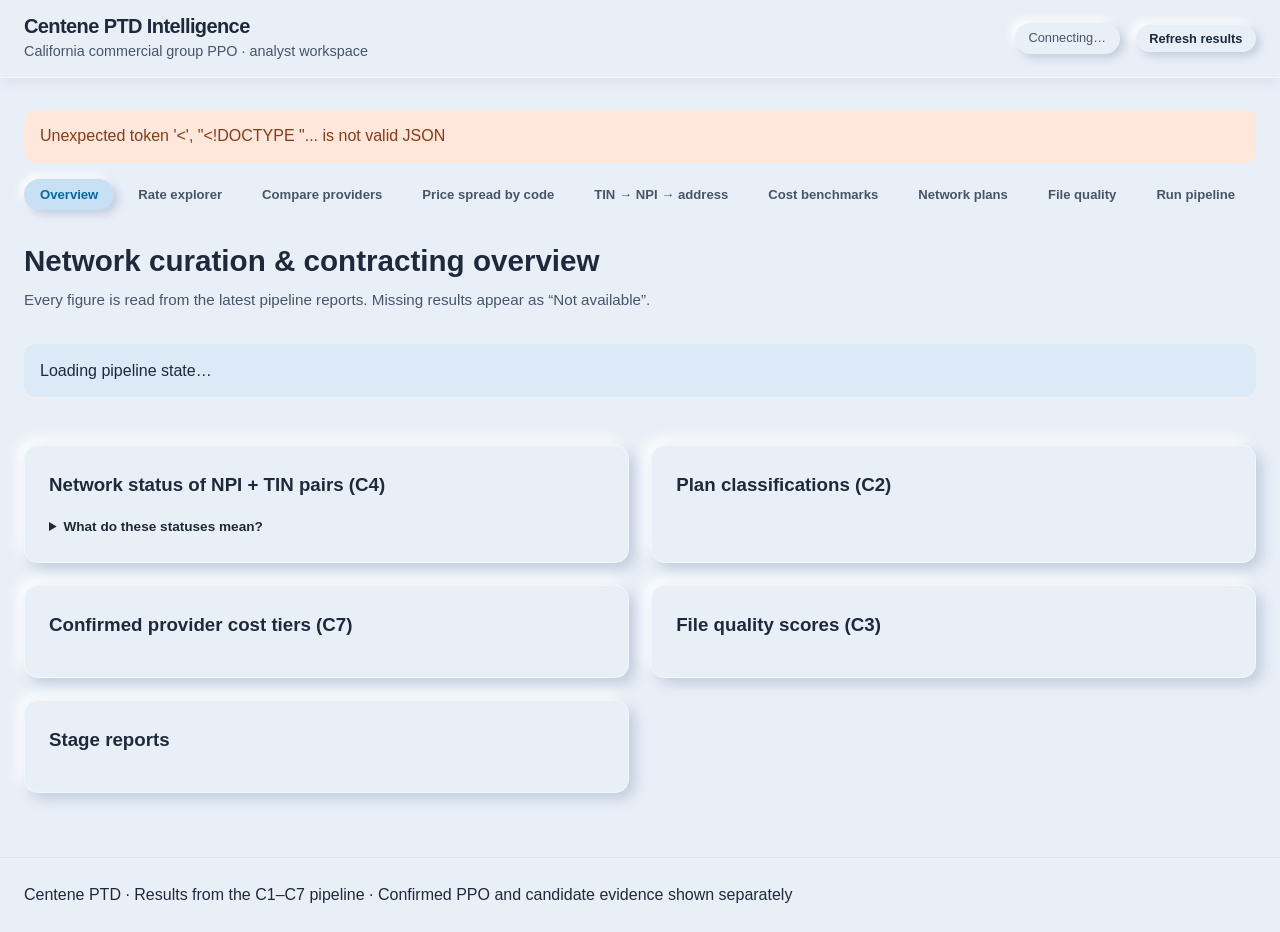
==== commit 0a125221: "UI: analyst views for rates, provider comparison, price spread and TIN to NPI to address Rate explor" ====
--- a/ui/index.html
+++ b/ui/index.html
@@ -4,14 +4,14 @@
   <meta charset="UTF-8">
   <meta name="viewport" content="width=device-width, initial-scale=1.0">
   <title>Centene PTD Intelligence Platform</title>
-  <meta name="description" content="Explore actual Centene pipeline results, provider rates, network evidence, practice addresses and cost benchmarks.">
+  <meta name="description" content="Analyst views over the real Centene pipeline results: provider rates, side-by-side comparisons, price spreads, TIN to NPI to address links and cost benchmarks.">
   <link rel="stylesheet" href="styles.css">
   <script src="app.js" defer></script>
 </head>
 <body>
 <header class="app-header">
   <div class="header-container">
-    <div><strong class="brand-title">Centene PTD Intelligence</strong><p class="muted">California commercial group PPO</p></div>
+    <div><strong class="brand-title">Centene PTD Intelligence</strong><p class="muted">California commercial group PPO · analyst workspace</p></div>
     <div class="header-actions">
       <span class="badge-pill" id="backendStatusText" role="status">Connecting…</span>
       <button class="neu-btn neu-btn-sm" id="refreshButton">Refresh results</button>
@@ -22,37 +22,62 @@
   <div id="message" class="notice" role="alert" hidden></div>
   <nav class="workspace-nav" aria-label="Workspace">
     <button class="analyst-tab-btn active" data-tab="overview" aria-current="page">Overview</button>
-    <button class="analyst-tab-btn" data-tab="rates">Provider rates</button>
+    <button class="analyst-tab-btn" data-tab="rates">Rate explorer</button>
+    <button class="analyst-tab-btn" data-tab="compare">Compare providers <span class="compare-counter-badge" id="compareBadge" hidden>0</span></button>
+    <button class="analyst-tab-btn" data-tab="spread">Price spread by code</button>
+    <button class="analyst-tab-btn" data-tab="entities">TIN → NPI → address</button>
+    <button class="analyst-tab-btn" data-tab="benchmarks">Cost benchmarks</button>
     <button class="analyst-tab-btn" data-tab="plans">Network plans</button>
-    <button class="analyst-tab-btn" data-tab="entities">Practice addresses</button>
-    <button class="analyst-tab-btn" data-tab="benchmarks">Cost benchmarks</button>
     <button class="analyst-tab-btn" data-tab="quality">File quality</button>
     <button class="analyst-tab-btn" data-tab="pipeline">Run pipeline</button>
   </nav>
 
+  <div id="compareBar" class="compare-floating-bar" hidden>
+    <div class="compare-bar-left"><strong id="compareBarText">0 providers</strong> selected to compare side by side</div>
+    <div class="export-actions"><button class="neu-btn neu-btn-sm" id="clearCompare">Clear</button><button class="neu-btn neu-btn-primary neu-btn-sm" data-goto="compare">Compare side by side →</button></div>
+  </div>
+
   <section id="overview" class="workspace-panel">
-    <div class="view-intro"><div><h2>Network curation & contracting dashboard</h2><p>Figures come from your latest pipeline reports. Missing results appear as “Not available”.</p></div></div>
+    <div class="view-intro"><div><h2>Network curation &amp; contracting overview</h2><p>Every figure is read from the latest pipeline reports. Missing results appear as “Not available”.</p></div></div>
     <p id="dataState" class="notice">Loading pipeline state…</p>
     <div class="live-kpi-grid" id="kpis"></div>
     <div class="live-grid">
-      <article class="neu-card"><h3>File quality scores</h3><div id="overviewQuality"></div></article>
-      <article class="neu-card"><h3>Plan classifications</h3><div id="planDistribution"></div></article>
-      <article class="neu-card"><h3>Confirmed provider cost tiers</h3><div id="costTiers"></div></article>
+      <article class="neu-card"><h3>Network status of NPI + TIN pairs (C4)</h3><div id="pairStatus"></div>
+        <details class="status-help"><summary>What do these statuses mean?</summary>
+          <dl class="metric-list">
+            <dt>CONFIRMED_PPO</dt><dd>Direct PPO evidence for this NPI + TIN, such as a Health Net PPO directory listing. Only these rows go into deliverable 1.</dd>
+            <dt>PPO_CANDIDATE</dt><dd>Weak or inferred PPO evidence (TIN-only or name + ZIP match, sister NPI listed). Kept in the candidate file.</dd>
+            <dt>UNRESOLVED</dt><dd>No evidence either way. Kept in the candidate file.</dd>
+            <dt>CONFIRMED_NON_PPO</dt><dd>Evidence it is not PPO (capitation, non-PPO listing). Dropped from both files.</dd>
+          </dl>
+          <p class="muted">C4 decides the status per NPI + TIN pair, not per provider reference, because one reference can mix PPO and non-PPO doctors.</p>
+        </details>
+      </article>
+      <article class="neu-card"><h3>Plan classifications (C2)</h3><div id="planDistribution"></div></article>
+      <article class="neu-card"><h3>Confirmed provider cost tiers (C7)</h3><div id="costTiers"></div></article>
+      <article class="neu-card"><h3>File quality scores (C3)</h3><div id="overviewQuality"></div></article>
       <article class="neu-card"><h3>Stage reports</h3><div id="stageReports"></div></article>
     </div>
   </section>
 
   <section id="rates" class="workspace-panel" hidden>
-    <div class="view-intro"><div><h2>Provider rate explorer</h2><p>One row per C6 provider, TIN, practice site and billing code. Candidate rates retain their own network status and cost scores.</p></div></div>
+    <div class="view-intro"><div><h2>Rate explorer</h2><p>One row per C6 provider, TIN, practice site and billing code. Filter by NPI, TIN, provider, billing code, specialty, region, network status, cost tier or rate range. Tick providers to compare them side by side.</p></div></div>
     <form id="rateFilters" class="neu-card filter-card">
       <div class="filter-row">
-        <label class="filter-item search-grow">Search<input class="neu-select" name="q" placeholder="Name, NPI, TIN, city, address or code"></label>
+        <label class="filter-item">NPI<input class="neu-select" name="npi" inputmode="numeric" placeholder="10-digit NPI"></label>
+        <label class="filter-item">TIN<input class="neu-select" name="tin" placeholder="Tax ID"></label>
+        <label class="filter-item">Provider name<input class="neu-select" name="provider" placeholder="Name contains"></label>
         <label class="filter-item">Billing code<select class="neu-select" name="code" id="filterCode"><option value="">All codes</option></select></label>
         <label class="filter-item">Specialty<select class="neu-select" name="specialty" id="filterSpecialty"><option value="">All specialties</option></select></label>
-        <label class="filter-item">Network status<select class="neu-select" name="status" id="filterStatus"><option value="CONFIRMED_PPO">CONFIRMED_PPO</option></select></label>
+        <label class="filter-item">Region<select class="neu-select" name="region" id="filterRegion"><option value="">All regions</option></select></label>
+        <label class="filter-item">Network status<select class="neu-select" name="status" id="filterStatus"><option value="">All statuses</option></select></label>
         <label class="filter-item">Cost tier<select class="neu-select" name="tier" id="filterTier"><option value="">All tiers</option></select></label>
-        <button class="neu-btn neu-btn-primary" type="submit">Apply filters</button>
+        <label class="filter-item">Rate from<input class="neu-select" name="minRate" type="number" step="any" min="0" placeholder="$ min"></label>
+        <label class="filter-item">Rate to<input class="neu-select" name="maxRate" type="number" step="any" min="0" placeholder="$ max"></label>
+        <label class="filter-item">Sort by<select class="neu-select" name="sort"><option value="provider">Provider (NPI, TIN)</option><option value="rate_asc">Rate, lowest first</option><option value="rate_desc">Rate, highest first</option><option value="code">Billing code</option></select></label>
+        <label class="filter-item search-grow">Free text<input class="neu-select" name="q" placeholder="Any of name, NPI, TIN, city, address, specialty or code"></label>
       </div>
+      <div class="export-actions"><button class="neu-btn neu-btn-primary" type="submit">Apply filters</button><button class="neu-btn" type="reset" id="resetRates">Reset</button></div>
     </form>
     <div class="export-actions">
       <button class="neu-btn neu-btn-sm" data-export="confirmed-csv" disabled>Confirmed PPO CSV</button>
@@ -60,28 +85,64 @@
       <button class="neu-btn neu-btn-sm" data-export="scored-xlsx" disabled>Confirmed PPO + cost scores</button>
       <button class="neu-btn neu-btn-sm" data-export="candidates-csv" disabled>Candidate CSV (unconfirmed)</button>
     </div>
-    <article class="neu-card"><p id="rateCount" role="status"></p><div class="table-responsive"><table><thead><tr><th>Compare</th><th>Provider / NPI / TIN</th><th>Practice address</th><th>Code / variant</th><th>Specialty</th><th>Rate</th><th>C7 cost index / tier</th><th>Network status</th><th>Evidence</th></tr></thead><tbody id="ratesBody"></tbody></table></div>
-      <div class="table-pagination"><button class="neu-btn neu-btn-sm" id="ratesPrev">Previous</button><span id="ratesPage"></span><button class="neu-btn neu-btn-sm" id="ratesNext">Next</button></div>
+    <article class="neu-card"><p id="rateCount" role="status"></p><div class="table-responsive"><table><thead><tr><th>Compare</th><th>Provider / NPI / TIN</th><th>Practice address (site rank)</th><th>Code / variant</th><th>Specialty / region</th><th>Rate</th><th>C7 cost index / tier</th><th>Network status</th><th></th></tr></thead><tbody id="ratesBody"></tbody></table></div>
+      <div class="table-pagination"><button class="neu-btn neu-btn-sm" data-page="rates:-1">Previous</button><span id="ratesPage"></span><button class="neu-btn neu-btn-sm" data-page="rates:1">Next</button></div>
     </article>
-    <article class="neu-card section-gap"><div class="card-header-clean"><h3>Compare selected rates</h3><button class="neu-btn neu-btn-sm" id="clearCompare">Clear selection</button></div><div id="comparison"><p>Select up to four rows above.</p></div></article>
+  </section>
+
+  <section id="compare" class="workspace-panel" hidden>
+    <div class="view-intro"><div><h2>Compare providers side by side</h2><p>Up to six NPI + TIN providers, code by code. Each row compares the same billing code and price variant only, and shows the market median for that code across the rate file. The cheapest rate in each row is highlighted.</p></div></div>
+    <form id="compareForm" class="neu-card filter-card">
+      <div class="filter-row">
+        <label class="filter-item">Add NPI<input class="neu-select" name="npi" inputmode="numeric" placeholder="10-digit NPI" required></label>
+        <label class="filter-item">TIN (optional)<input class="neu-select" name="tin" placeholder="All TINs of this NPI"></label>
+        <label class="filter-item">Market median over<select class="neu-select" name="status" id="compareStatus"><option value="">Every provider in the rate file</option></select></label>
+        <button class="neu-btn neu-btn-primary" type="submit">Add provider</button>
+      </div>
+    </form>
+    <div id="compareResult"><p class="muted empty-state">Tick providers in the rate explorer or the price spread, or add an NPI above.</p></div>
+  </section>
+
+  <section id="spread" class="workspace-panel" hidden>
+    <div class="view-intro"><div><h2>Price spread by billing code</h2><p>Every provider's negotiated rate for one code and price variant: quartiles, distribution and a ranked list. Use it to see who is cheap or expensive for the same service, then add them to the comparison.</p></div></div>
+    <form id="spreadForm" class="neu-card filter-card">
+      <div class="filter-row">
+        <label class="filter-item">Billing code<select class="neu-select" name="code" id="spreadCode" required></select></label>
+        <label class="filter-item search-grow">Price variant<select class="neu-select" name="variant" id="spreadVariant"></select></label>
+        <label class="filter-item">Network status<select class="neu-select" name="status" id="spreadStatus"><option value="">All statuses</option></select></label>
+        <button class="neu-btn neu-btn-primary" type="submit">Show spread</button>
+      </div>
+    </form>
+    <div id="spreadResult"><p class="muted empty-state">Choose a billing code.</p></div>
+  </section>
+
+  <section id="entities" class="workspace-panel" hidden>
+    <div class="view-intro"><div><h2>TIN → NPI → practice address</h2><p>How C5 links each tax ID to the NPIs billing under it and each NPI to the sites where it practises. Site rank 1 is the most confident address for that NPI + TIN; ranks 2 and up are extra sites kept because their confidence is close to the best one, and each becomes its own row in the rate file.</p></div></div>
+    <div class="live-kpi-grid" id="c5Kpis"></div>
+    <div class="live-grid">
+      <article class="neu-card"><h3>NPIs per TIN</h3><div id="c5NpisPerTin"></div></article>
+      <article class="neu-card"><h3>Sites kept per NPI + TIN</h3><div id="c5SitesPerPair"></div></article>
+      <article class="neu-card"><h3>TINs per NPI</h3><div id="c5TinsPerNpi"></div></article>
+    </div>
+    <form id="entitySearch" class="neu-card filter-card section-gap">
+      <div class="filter-row"><label class="filter-item search-grow">Find a group<input class="neu-select" name="q" placeholder="TIN, NPI or provider name (empty = largest groups)"></label><button class="neu-btn neu-btn-primary" type="submit">Search</button></div>
+    </form>
+    <div class="entity-graph-layout">
+      <article class="neu-card span-5"><h3>Groups (TINs)</h3><div id="tinList"></div><div class="table-pagination"><button class="neu-btn neu-btn-sm" data-page="tins:-1">Previous</button><span id="tinsPage"></span><button class="neu-btn neu-btn-sm" data-page="tins:1">Next</button></div></article>
+      <article class="neu-card span-7"><div id="tinTree"><p class="muted empty-state">Pick a TIN to see its NPIs and their practice sites.</p></div><div class="table-pagination"><button class="neu-btn neu-btn-sm" data-page="tree:-1">Previous</button><span id="treePage"></span><button class="neu-btn neu-btn-sm" data-page="tree:1">Next</button></div></article>
+    </div>
+  </section>
+
+  <section id="benchmarks" class="workspace-panel" hidden>
+    <div class="view-intro"><div><h2>Cost benchmarks from C7</h2><p>Peer medians and quartiles come from C7's matching billing-code and price-variant cohorts. Confirmed and candidate cohorts stay separate. A low peer count means limited evidence.</p></div></div>
+    <form id="benchmarkFilters" class="filter-row"><label class="filter-item">Cohort<select name="set" class="neu-select"><option value="confirmed">Confirmed PPO</option><option value="candidates">Candidates (unconfirmed)</option></select></label><label class="filter-item">Billing code<input class="neu-select" name="code" placeholder="All codes"></label><label class="filter-item search-grow">Search<input class="neu-select" name="q" placeholder="NPI, TIN, specialty or region"></label><button class="neu-btn" type="submit">Search</button></form>
+    <article class="neu-card"><div id="benchmarksTable"></div><div class="table-pagination"><button class="neu-btn neu-btn-sm" data-page="benchmarks:-1">Previous</button><span id="benchmarksPage"></span><button class="neu-btn neu-btn-sm" data-page="benchmarks:1">Next</button></div></article>
   </section>
 
   <section id="plans" class="workspace-panel" hidden>
     <div class="view-intro"><div><h2>Network plan decisions</h2><p>C2 classifications, including the evidence and rule used for each decision.</p></div></div>
     <form id="planFilters" class="filter-row"><label class="filter-item search-grow">Search plans<input name="q" class="neu-select" placeholder="Plan name, plan ID or reason"></label><label class="filter-item">Network<select name="network" class="neu-select"><option value="">All networks</option><option>PPO</option><option>HMO</option><option>EOA</option><option>POS</option><option>EPO</option><option>HSP</option><option>UNKNOWN</option></select></label><button class="neu-btn" type="submit">Search</button></form>
     <article class="neu-card"><div id="plansTable"></div><div class="table-pagination"><button class="neu-btn neu-btn-sm" data-page="plans:-1">Previous</button><span id="plansPage"></span><button class="neu-btn neu-btn-sm" data-page="plans:1">Next</button></div></article>
-  </section>
-
-  <section id="entities" class="workspace-panel" hidden>
-    <div class="view-intro"><div><h2>TIN → NPI → practice address</h2><p>C5’s actual practice locations, verification flags, confidence and source evidence.</p></div></div>
-    <form id="entityFilters" class="filter-row"><label class="filter-item search-grow">TIN<input class="neu-select" id="entityTin" name="tin" list="tinOptions" placeholder="Choose or enter a TIN" required><datalist id="tinOptions"></datalist></label><button class="neu-btn" type="submit">Show practice sites</button></form>
-    <article class="neu-card"><div id="entitiesTable"></div><div class="table-pagination"><button class="neu-btn neu-btn-sm" data-page="entities:-1">Previous</button><span id="entitiesPage"></span><button class="neu-btn neu-btn-sm" data-page="entities:1">Next</button></div></article>
-  </section>
-
-  <section id="benchmarks" class="workspace-panel" hidden>
-    <div class="view-intro"><div><h2>Cost benchmarks from C7</h2><p>Peer medians and quartiles come from C7’s matching billing-code and price-variant cohorts. Confirmed and candidate cohorts stay separate. A low peer count means limited evidence.</p></div></div>
-    <form id="benchmarkFilters" class="filter-row"><label class="filter-item">Cohort<select name="set" class="neu-select"><option value="confirmed">Confirmed PPO</option><option value="candidates">Candidates (unconfirmed)</option></select></label><label class="filter-item">Billing code<input class="neu-select" name="code" placeholder="All codes"></label><label class="filter-item search-grow">Search<input class="neu-select" name="q" placeholder="NPI, TIN, specialty or region"></label><button class="neu-btn" type="submit">Search</button></form>
-    <article class="neu-card"><div id="benchmarksTable"></div><div class="table-pagination"><button class="neu-btn neu-btn-sm" data-page="benchmarks:-1">Previous</button><span id="benchmarksPage"></span><button class="neu-btn neu-btn-sm" data-page="benchmarks:1">Next</button></div></article>
   </section>
 
   <section id="quality" class="workspace-panel" hidden>
@@ -94,28 +155,27 @@
     <div class="view-intro"><div><h2>Run the real pipeline</h2><p>Run selected stages and follow their actual output. Results refresh after execution ends.</p></div></div>
     <article class="neu-card">
       <p class="muted" id="pipelinePath"></p>
-      <form id="runForm">
+      <h3>Inputs kept in the repo</h3>
+      <div id="repoInputs"></div>
+      <form id="runForm" class="section-gap">
         <div class="live-form-grid">
           <label class="filter-item">Start stage<select class="neu-select" name="from_stage" id="fromStage"></select></label>
           <label class="filter-item">End stage<select class="neu-select" name="to_stage" id="toStage"></select></label>
           <label class="filter-item">As-of date<input class="neu-select" type="date" name="as_of" id="asOf"></label>
           <label class="filter-item">C4 workers<input class="neu-select" type="number" name="workers" value="2" min="1" max="32"></label>
-          <label class="filter-item wide">HiLabs workbook<input class="neu-select" name="workbook" id="workbook" placeholder="Rate Benchmarking Individual Weights_Hackathon.xlsx"></label>
-          <label class="filter-item wide">Saved PPO directory check CSV<input class="neu-select" name="ppo_check_csv" id="ppoCheck" placeholder="Optional: reuse a saved directory check"></label>
         </div>
-        <details class="section-gap"><summary>Local input files and optional downloads</summary>
-          <p class="muted">Paths are on the computer running this server, relative to the pipeline folder or absolute. Choose a later start stage to reuse existing earlier outputs.</p>
+        <details class="section-gap"><summary>Optional local files and public downloads</summary>
+          <p class="muted">Paths are on the computer running this server, relative to the pipeline folder or absolute. Choose a later start stage to reuse earlier outputs.</p>
           <div class="live-form-grid">
             <label class="filter-item">NPPES file<input class="neu-select" name="nppes"></label>
             <label class="filter-item">NPPES practice locations<input class="neu-select" name="nppes_pl"></label>
-            <label class="filter-item">CMS Doctors & Clinicians file<input class="neu-select" name="dac"></label>
+            <label class="filter-item">CMS Doctors &amp; Clinicians file<input class="neu-select" name="dac"></label>
             <label class="filter-item">Payer directory file<input class="neu-select" name="directory"></label>
             <label class="filter-item">ZIP-to-county file<input class="neu-select" name="zip_county"></label>
             <label class="filter-item">Saved Centene page HTML<input class="neu-select" name="html_file"></label>
             <label class="filter-item wide">Local rate files (one per line; bypasses C1/C2)<textarea class="neu-select" name="rate_files" rows="3"></textarea></label>
           </div>
           <label class="check-option"><input type="checkbox" name="fetch_public"> Download public NPPES / CMS files (several GB)</label>
-          <label class="check-option"><input type="checkbox" name="check_directory"> Run live Health Net directory searches (can take many hours; requires Playwright Chromium)</label>
         </details>
         <div class="export-actions"><button class="neu-btn neu-btn-primary" type="submit" id="runButton">Run pipeline</button><span id="runStatus" role="status">Idle</span></div>
       </form>
--- a/ui/styles.css
+++ b/ui/styles.css
@@ -1955,3 +1955,67 @@
 @media(max-width:850px) { .live-kpi-grid { grid-template-columns: repeat(2,minmax(0,1fr)); } .live-grid { grid-template-columns: 1fr; } }
 @media(max-width:520px) { .live-kpi-grid, .live-form-grid { grid-template-columns: 1fr; } .filter-item { width: 100%; } .search-grow { min-width: 0; } .header-container { gap: .5rem; } .main-content { padding: 1.2rem .8rem 3rem; } }
 .live-grid > .neu-card { min-width: 0; }
+
+/* Analyst views: bar charts, price spread, side-by-side matrix, TIN -> NPI -> address tree. */
+.mono { font-family: var(--font-mono); font-size: .8rem; }
+.compare-floating-bar { position: sticky; top: .75rem; z-index: 5; }
+.compare-grid-layout .compare-card-neu p { margin: .25rem 0; font-size: .85rem; }
+.link-btn { background: none; border: 0; padding: 0; color: var(--text-accent-blue); cursor: pointer; font-size: .8rem; text-decoration: underline; }
+.status-tag { display: inline-block; padding: .12rem .55rem; border-radius: 999px; font-size: .72rem; font-weight: 700; white-space: nowrap; border: 1px solid currentColor; }
+.status-tag.st-confirmed { color: var(--status-success); }
+.status-tag.st-candidate { color: #b45309; }
+.status-tag.st-unresolved { color: var(--text-dim); }
+.status-tag.st-non { color: var(--status-danger); }
+.status-help { margin-top: 1rem; font-size: .85rem; }
+.status-help dl { margin-top: .6rem; }
+.hbars { display: grid; gap: .55rem; }
+.hbar-row { display: grid; grid-template-columns: minmax(90px, 1.1fr) minmax(80px, 2fr) minmax(80px, auto); gap: .7rem; align-items: center; font-size: .85rem; }
+.hbar-label { overflow-wrap: anywhere; }
+.hbar-track { position: relative; display: block; height: 12px; border-radius: 6px; background: var(--bg-surface); box-shadow: var(--neu-pressed); overflow: hidden; }
+.hbar-fill { display: block; height: 100%; border-radius: 0 4px 4px 0; background: var(--text-accent-blue); }
+.hbar-fill.st-confirmed { background: var(--status-success); }
+.hbar-fill.st-candidate { background: #d97706; }
+.hbar-fill.st-unresolved { background: #94a3b8; }
+.hbar-fill.st-non { background: var(--status-danger); }
+.hbar-value { text-align: right; font-variant-numeric: tabular-nums; white-space: nowrap; }
+.hbar-value small { color: var(--text-muted); margin-left: .25rem; }
+.median-tick { position: absolute; top: -2px; bottom: -2px; width: 2px; background: var(--text-main); }
+.chart-svg { width: 100%; height: auto; display: block; }
+.chart-bar { fill: var(--text-accent-blue); }
+.chart-bar:hover { fill: #0369a1; }
+.chart-axis { stroke: #94a3b8; stroke-width: 1; }
+.chart-ref { stroke: var(--text-main); stroke-width: 1.5; stroke-dasharray: 4 3; }
+.chart-label { fill: var(--text-muted); font-size: 11px; }
+.rank-list { display: grid; gap: .45rem; max-height: 640px; overflow-y: auto; padding-right: .4rem; }
+.rank-row { display: grid; grid-template-columns: 28px minmax(160px, 2fr) 110px minmax(100px, 2fr) 130px; gap: .7rem; align-items: center; font-size: .82rem; padding: .35rem 0; border-bottom: 1px solid #dbe3ee; }
+.rank-name { overflow-wrap: anywhere; }
+.compare-matrix td { min-width: 130px; }
+.compare-matrix td small { display: block; color: var(--text-muted); }
+.cell-best { background: rgba(5, 150, 105, .1); box-shadow: inset 3px 0 0 var(--status-success); }
+.cell-bar { display: block; height: 6px; border-radius: 3px; background: #dbe3ee; margin: .3rem 0 .15rem; overflow: hidden; }
+.cell-bar span { display: block; height: 100%; background: var(--text-accent-blue); border-radius: 0 3px 3px 0; }
+.rank-chip { display: inline-block; min-width: 1.8rem; text-align: center; padding: .05rem .4rem; border-radius: 8px; background: var(--accent-blue); color: var(--text-main); font-family: var(--font-mono); font-size: .72rem; font-weight: 700; }
+.tin-list { display: grid; gap: .55rem; max-height: 720px; overflow-y: auto; padding: .3rem; }
+.tin-item { display: grid; gap: .1rem; text-align: left; padding: .7rem .9rem; border: 0; border-radius: 12px; background: var(--bg-surface); box-shadow: var(--neu-convex-sm); color: var(--text-main); cursor: pointer; font: inherit; font-size: .85rem; }
+.tin-item small { color: var(--text-muted); }
+.tin-item.active { box-shadow: var(--neu-pressed); outline: 2px solid var(--text-accent-blue); }
+.tree-root { margin-bottom: 1rem; }
+.tree-node { display: grid; gap: .15rem; padding: .7rem .9rem; border-radius: 12px; background: var(--bg-surface-elevated); box-shadow: var(--neu-convex-sm); font-size: .83rem; overflow-wrap: anywhere; }
+.tree-node small { color: var(--text-muted); }
+.tin-node { border-left: 4px solid var(--text-accent-blue); }
+.tree-branches { display: grid; gap: 1rem; margin-left: 1rem; padding-left: 1rem; border-left: 2px solid #b6c6da; }
+.tree-npi { position: relative; display: grid; grid-template-columns: minmax(180px, 1fr) minmax(220px, 1.4fr); gap: 1rem; align-items: start; }
+.tree-npi::before { content: ''; position: absolute; left: -1rem; top: 1.4rem; width: 1rem; border-top: 2px solid #b6c6da; }
+.tree-npi.highlight .npi-node { outline: 2px solid #d97706; }
+.tree-sites { display: grid; gap: .5rem; position: relative; }
+.tree-sites::before { content: '→'; position: absolute; left: -.85rem; top: .6rem; color: #7b8ea8; }
+.site-node.best { border-left: 4px solid var(--status-success); }
+.site-node .conf { display: grid; grid-template-columns: 90px auto; gap: .5rem; align-items: center; }
+.savings-highlight-callout { margin-bottom: 1.2rem; }
+@media(max-width:850px) { .tree-npi { grid-template-columns: 1fr; } .rank-row { grid-template-columns: 28px 1fr 100px; } .rank-row .hbar-track, .rank-row .hbar-value { grid-column: 2 / -1; text-align: left; } .entity-graph-layout .span-5, .entity-graph-layout .span-7 { grid-column: 1 / -1; } }
+.rank-chip { justify-self: start; }
+.stat-grid { display: grid; grid-template-columns: repeat(auto-fit, minmax(130px, 1fr)); gap: 1rem; margin: 1.5rem 0; }
+.stat-grid .kpi-number { font-size: 1.5rem; }
+.chart-svg { max-height: 260px; }
+#repoInputs { margin-bottom: 1rem; }
+#pipelinePath { margin-bottom: 1rem; }
